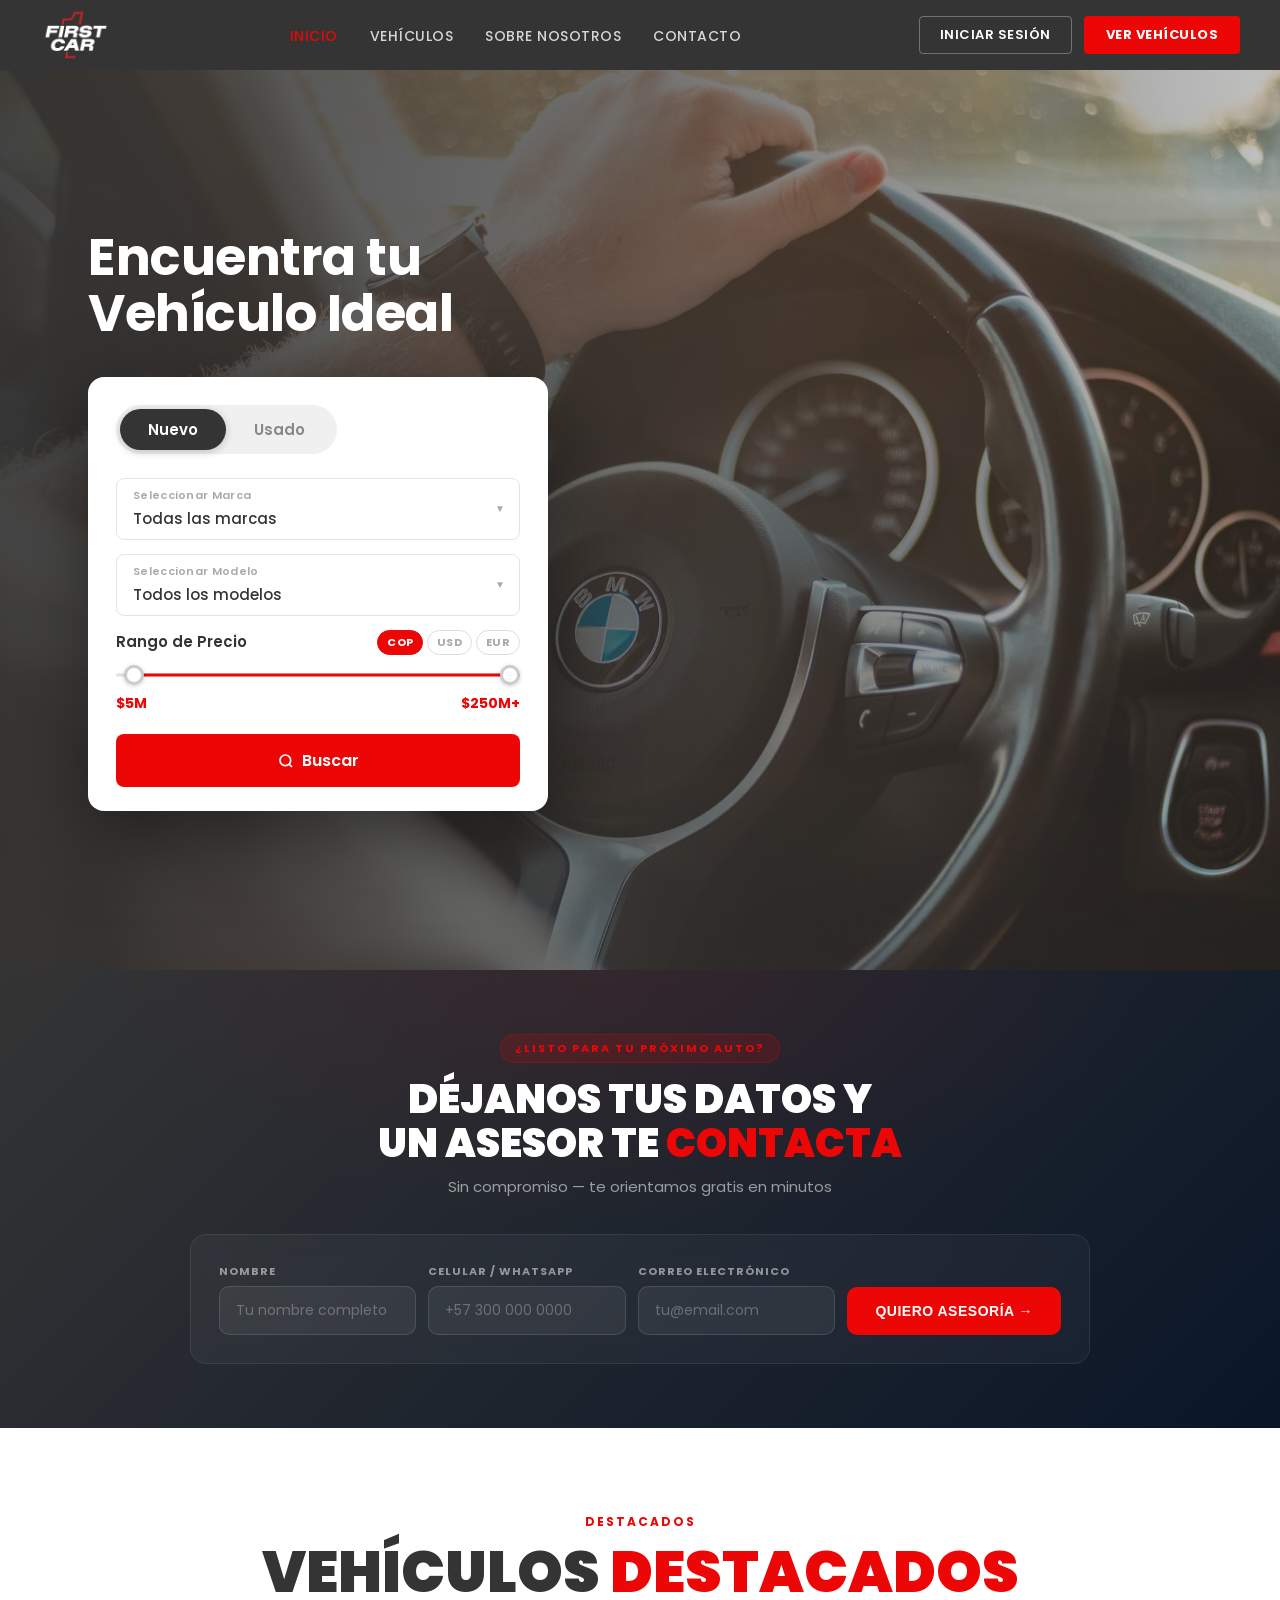
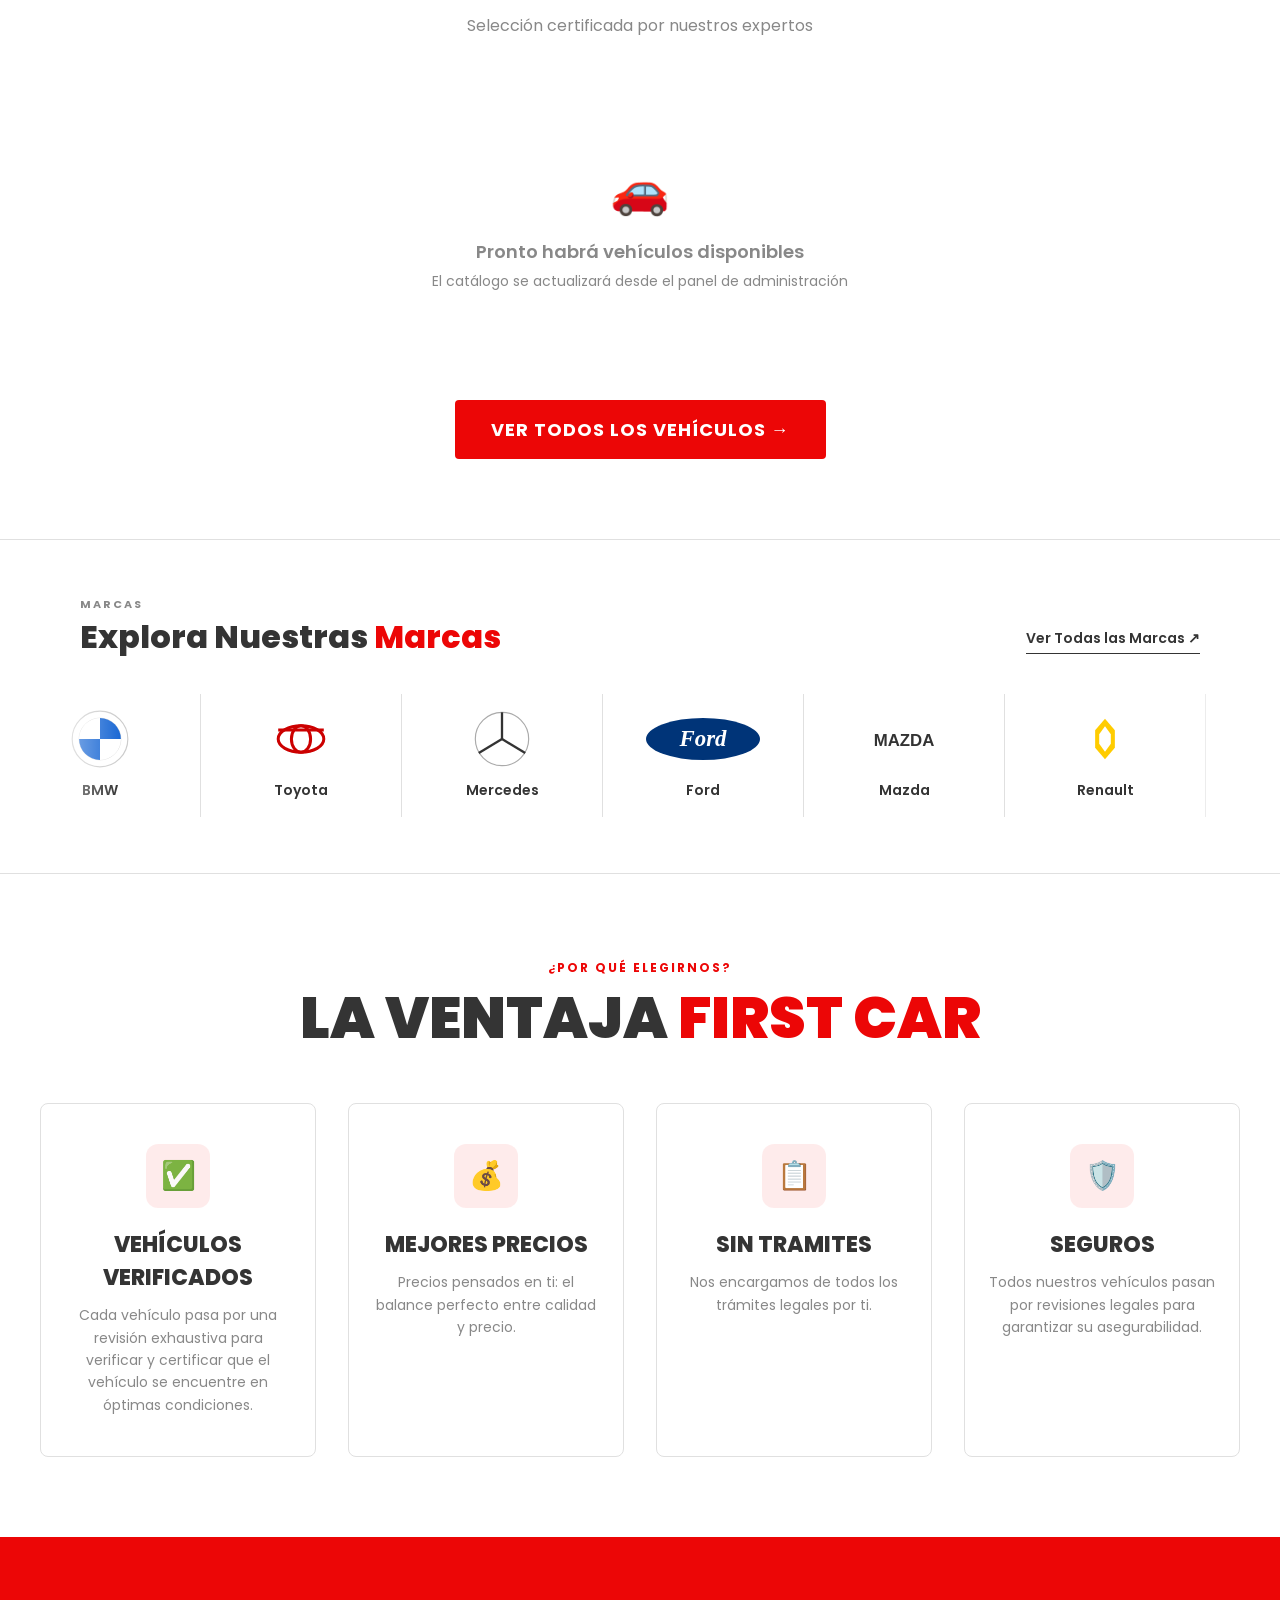
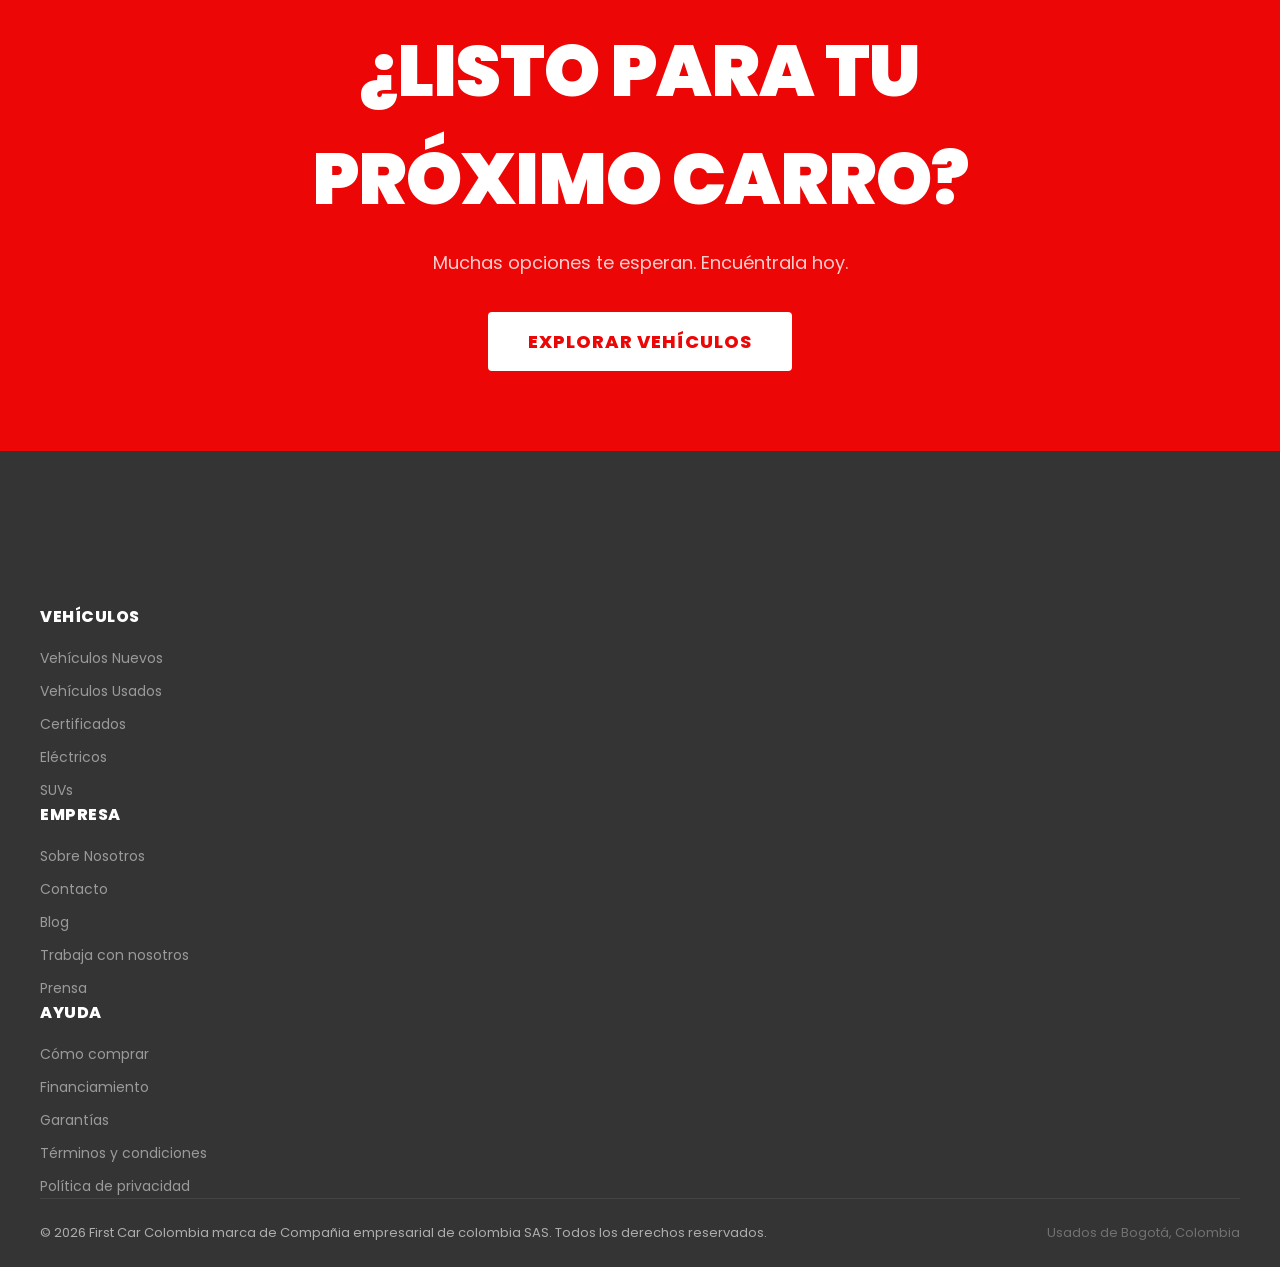
==== index.html @ b86a8133 "Update index.html" ====
<!DOCTYPE html>
<html lang="es">
<head>
<meta charset="UTF-8">
<meta name="viewport" content="width=device-width, initial-scale=1.0">
<title>First Car – Encuentra tu vehículo ideal</title>
<link rel="preconnect" href="https://fonts.googleapis.com">
<link href="https://fonts.googleapis.com/css2?family=Poppins:wght@300;400;500;600;700;800;900&display=swap" rel="stylesheet">
<style>
  :root {
    --red: #EC0606;
    --dark: #343434;
    --white: #FFFFFF;
    --gray: #f5f5f5;
    --mid-gray: #888;
    --border: #e0e0e0;
  }

  * { margin: 0; padding: 0; box-sizing: border-box; }

  body {
    font-family: 'Poppins', sans-serif;
    color: var(--dark);
    background: var(--white);
    overflow-x: hidden;
  }

  /* ── NAVBAR ── */
  nav {
    position: fixed; top: 0; left: 0; right: 0;
    background: var(--dark);
    display: flex; align-items: center; justify-content: space-between;
    padding: 0 40px; height: 70px;
    z-index: 1000;
    transition: background .3s;
  }
  nav.scrolled { background: rgba(52,52,52,.97); backdrop-filter: blur(8px); }

  .nav-logo {
    font-family: 'Poppins', sans-serif;
    font-weight: 900; font-size: 26px;
    color: var(--white); letter-spacing: -1px;
    display: flex; align-items: center; gap: 6px; text-decoration: none;
  }
  .nav-logo span { color: var(--red); }



  .nav-links {
    display: flex; align-items: center; gap: 32px;
    list-style: none;
  }
  .nav-links a {
    color: rgba(255,255,255,.8);
    text-decoration: none;
    font-size: 14px; font-weight: 500;
    letter-spacing: .5px; text-transform: uppercase;
    transition: color .2s;
  }
  .nav-links a:hover, .nav-links a.active { color: var(--red); }

  .nav-actions { display: flex; align-items: center; gap: 12px; }

  .btn-login {
    background: transparent;
    border: 1.5px solid rgba(255,255,255,.3);
    color: var(--white);
    padding: 8px 20px; border-radius: 4px;
    font-size: 13px; font-weight: 600; cursor: pointer;
    font-family: 'Poppins', sans-serif; letter-spacing: .5px;
    transition: all .2s; text-transform: uppercase;
  }
  .btn-login:hover { border-color: var(--red); color: var(--red); }

  .btn-cta {
    background: var(--red);
    border: none; color: var(--white);
    padding: 9px 22px; border-radius: 4px;
    font-size: 13px; font-weight: 700; cursor: pointer;
    font-family: 'Poppins', sans-serif; letter-spacing: .5px;
    transition: all .2s; text-transform: uppercase;
  }
  .btn-cta:hover { background: #c00505; transform: translateY(-1px); }

  /* ── PAGES ── */
  .page { display: none; padding-top: 70px; }
  .page.active { display: block; }

  /* ── HERO ── */
  .hero {
    background: #050d1a;
    min-height: 100vh;
    display: flex; align-items: center;
    position: relative; overflow: hidden;
    padding: 0;
  }

  /* Deep radial glow background */
  .hero::before {
    content: '';
    position: absolute; inset: 0;
    background-image: url("[data-uri]");
    background-size: cover;
    background-position: center center;
    opacity: 1;
    z-index: 0;
  }
  .hero::after {
    content: '';
    position: absolute; inset: 0;
    background: linear-gradient(to right, rgba(52,52,52,0.92) 0%, rgba(52,52,52,0.70) 50%, rgba(52,52,52,0.30) 100%);
    z-index: 0;
  }

  /* Subtle dot grid */
  .hero-grid {
    position: absolute; inset: 0;
    background-image: radial-gradient(rgba(255,255,255,.07) 1px, transparent 1px);
    background-size: 40px 40px;
    opacity: .4;
  }

  

  .hero-content {
    position: relative; z-index: 2;
    width: 100%; max-width: 1200px;
    margin: 0 auto;
    padding: 0 48px;
    display: flex; align-items: center; justify-content: space-between;
    min-height: 100vh;
  }

  /* Left text + search panel */
  .hero-left {
    flex: 0 0 520px; max-width: 520px;
  }

  .hero h1 {
    font-family: 'Poppins', sans-serif;
    font-weight: 700; font-size: clamp(32px, 4vw, 52px);
    line-height: 1.1; color: var(--white);
    margin-bottom: 36px;
    letter-spacing: -.5px;
  }

  /* White search card — exactly like Boxcars */
  .search-card {
    background: var(--white);
    border-radius: 16px;
    padding: 28px 28px 24px;
    box-shadow: 0 24px 80px rgba(0,0,0,.5);
    width: 100%; max-width: 460px;
  }

  /* Pill tabs New / Used */
  .search-tabs {
    display: flex;
    background: #f0f0f0;
    border-radius: 50px;
    padding: 4px;
    margin-bottom: 24px;
    width: fit-content;
  }
  .search-tab {
    padding: 9px 28px; border-radius: 50px; border: none;
    font-family: 'Poppins', sans-serif; font-size: 15px; font-weight: 600;
    cursor: pointer; transition: all .25s; color: #888;
    background: transparent;
  }
  .search-tab.active {
    background: var(--dark); color: var(--white);
    box-shadow: 0 2px 8px rgba(0,0,0,.2);
  }

  /* Floating-label selects */
  .sf-group {
    position: relative;
    border: 1.5px solid #e4e4e4;
    border-radius: 8px;
    margin-bottom: 14px;
    padding: 8px 16px 8px;
    cursor: pointer;
    transition: border-color .2s;
  }
  .sf-group:focus-within { border-color: var(--red); }
  .sf-label {
    display: block; font-size: 11px; font-weight: 600;
    color: #aaa; letter-spacing: .3px; margin-bottom: 2px;
  }
  .sf-select {
    width: 100%; border: none; outline: none;
    font-family: 'Poppins', sans-serif; font-size: 15px;
    font-weight: 500; color: var(--dark); background: transparent;
    appearance: none; cursor: pointer;
    padding-right: 20px;
  }
  .sf-arrow {
    position: absolute; right: 14px; top: 50%;
    transform: translateY(-50%);
    font-size: 10px; color: #aaa; pointer-events: none;
  }

  /* Price section */
  .price-label-row {
    display: flex; justify-content: space-between;
    margin-bottom: 10px;
  }
  .price-label-row span {
    font-size: 15px; font-weight: 600; color: var(--dark);
  }
  .price-values {
    display: flex; justify-content: space-between;
    margin-top: 8px;
  }
  .price-val {
    font-size: 14px; font-weight: 700; color: var(--red);
  }

  /* Range slider */
  .price-slider-wrap { position: relative; height: 20px; margin: 4px 0; }
  .price-track {
    position: absolute; top: 50%; transform: translateY(-50%);
    left: 0; right: 0; height: 3px; background: #e0e0e0; border-radius: 2px;
  }
  .price-fill {
    position: absolute; top: 50%; transform: translateY(-50%);
    height: 3px; background: var(--red); border-radius: 2px;
    left: 0%; right: 0%;
  }
  input[type="range"].price-range {
    position: absolute; top: 50%; transform: translateY(-50%);
    width: 100%; appearance: none; background: transparent;
    pointer-events: none; height: 20px;
  }
  input[type="range"].price-range::-webkit-slider-thumb {
    appearance: none; width: 20px; height: 20px;
    border-radius: 50%; background: var(--white);
    border: 3px solid #ccc; cursor: pointer;
    pointer-events: all; box-shadow: 0 1px 4px rgba(0,0,0,.2);
    transition: border-color .2s;
  }
  input[type="range"].price-range::-webkit-slider-thumb:hover { border-color: var(--red); }

  /* Search button */
  .btn-search {
    width: 100%; background: var(--red); color: var(--white); border: none;
    padding: 14px; border-radius: 8px; cursor: pointer;
    font-family: 'Poppins', sans-serif;
    font-size: 16px; font-weight: 600;
    display: flex; align-items: center; justify-content: center; gap: 8px;
    margin-top: 20px; transition: all .25s;
  }
  .btn-search:hover { background: #c00505; transform: translateY(-1px); box-shadow: 0 6px 20px rgba(236,6,6,.35); }


  /* Currency selector */
  .currency-selector {
    display: flex;
    gap: 4px;
    align-items: center;
  }
  .currency-btn {
    padding: 3px 9px;
    border-radius: 20px;
    border: 1.5px solid #ddd;
    background: transparent;
    font-family: 'Poppins', sans-serif;
    font-size: 11px;
    font-weight: 700;
    color: #aaa;
    cursor: pointer;
    transition: all .2s;
    letter-spacing: .3px;
  }
  .currency-btn:hover { border-color: var(--red); color: var(--red); }
  .currency-btn.active { background: var(--red); border-color: var(--red); color: white; }

  /* hero right spacer for car */
  .hero-right { flex: 1; }

  .btn-primary {
    background: var(--red); color: var(--white);
    padding: 16px 36px; border-radius: 4px;
    font-family: 'Poppins', sans-serif;
    font-size: 18px; font-weight: 700; letter-spacing: 1px;
    text-transform: uppercase; cursor: pointer; border: none;
    transition: all .3s;
  }
  .btn-primary:hover { background: #c00505; transform: translateY(-2px); box-shadow: 0 8px 24px rgba(236,6,6,.4); }

  .btn-outline {
    background: transparent; color: var(--white);
    padding: 16px 36px; border-radius: 4px;
    border: 2px solid rgba(255,255,255,.2);
    font-family: 'Poppins', sans-serif;
    font-size: 18px; font-weight: 700; letter-spacing: 1px;
    text-transform: uppercase; cursor: pointer;
    transition: all .3s;
  }
  .btn-outline:hover { border-color: var(--white); }

  /* ── SECTION COMMON ── */
  section { padding: 80px 40px; }
  .section-header { text-align: center; margin-bottom: 56px; }
  .section-label {
    display: inline-block;
    font-size: 12px; font-weight: 700; letter-spacing: 2px; text-transform: uppercase;
    color: var(--red); margin-bottom: 12px;
  }
  .section-title {
    font-family: 'Poppins', sans-serif;
    font-weight: 900; font-size: clamp(36px, 5vw, 58px);
    line-height: 1; text-transform: uppercase; color: var(--dark);
  }
  .section-title em { color: var(--red); font-style: normal; }
  .section-desc { color: var(--mid-gray); font-size: 16px; margin-top: 12px; max-width: 500px; margin-left: auto; margin-right: auto; }

  /* ── VEHICLE TYPES ── */
  .types-section { background: var(--gray); }
  .types-grid {
    display: grid; grid-template-columns: repeat(auto-fit, minmax(140px, 1fr));
    gap: 16px; max-width: 1200px; margin: 0 auto;
  }
  .type-card {
    background: var(--white); border-radius: 8px;
    padding: 28px 16px; text-align: center;
    cursor: pointer; transition: all .3s;
    border: 2px solid transparent;
  }
  .type-card:hover { border-color: var(--red); transform: translateY(-4px); box-shadow: 0 12px 32px rgba(236,6,6,.12); }
  .type-icon { font-size: 36px; margin-bottom: 10px; }
  .type-name { font-family: 'Poppins', sans-serif; font-weight: 700; font-size: 16px; text-transform: uppercase; letter-spacing: .5px; }
  .type-count { font-size: 12px; color: var(--mid-gray); margin-top: 4px; }

  /* ── FEATURED CARS ── */
  .cars-grid {
    display: grid; grid-template-columns: repeat(auto-fill, minmax(300px, 1fr));
    gap: 24px; max-width: 1200px; margin: 0 auto;
  }
  .car-card {
    background: var(--white); border-radius: 8px;
    overflow: hidden; transition: all .3s;
    border: 1.5px solid var(--border);
  }
  .car-card:hover { transform: translateY(-6px); box-shadow: 0 20px 48px rgba(0,0,0,.1); border-color: var(--red); }

  .car-img {
    width: 100%; height: 200px; object-fit: cover;
    background: linear-gradient(135deg, #1a1a1a 0%, #2d2d2d 100%);
    display: flex; align-items: center; justify-content: center;
    font-size: 64px; position: relative;
  }
  .car-badge {
    position: absolute; top: 12px; left: 12px;
    background: var(--red); color: var(--white);
    font-size: 11px; font-weight: 700; padding: 4px 10px;
    border-radius: 3px; text-transform: uppercase; letter-spacing: .5px;
  }
  .car-badge.used { background: var(--dark); }
  .car-fav {
    position: absolute; top: 12px; right: 12px;
    width: 32px; height: 32px; background: rgba(255,255,255,.9);
    border-radius: 50%; display: flex; align-items: center; justify-content: center;
    font-size: 14px; cursor: pointer;
  }

  .car-info { padding: 20px; }
  .car-brand { font-size: 11px; font-weight: 700; text-transform: uppercase; letter-spacing: 1px; color: var(--red); margin-bottom: 4px; }
  .car-name { font-family: 'Poppins', sans-serif; font-weight: 800; font-size: 22px; margin-bottom: 12px; color: var(--dark); }
  .car-specs {
    display: flex; gap: 16px; margin-bottom: 16px;
    padding-bottom: 16px; border-bottom: 1px solid var(--border);
  }
  .car-spec { font-size: 12px; color: var(--mid-gray); display: flex; align-items: center; gap: 4px; }
  .car-footer { display: flex; align-items: center; justify-content: space-between; }
  .car-price { font-family: 'Poppins', sans-serif; font-size: 26px; font-weight: 900; color: var(--dark); }
  .car-price span { font-size: 14px; font-weight: 400; color: var(--mid-gray); }
  .btn-card {
    background: var(--red); color: var(--white); border: none;
    padding: 8px 18px; border-radius: 4px; cursor: pointer;
    font-family: 'Poppins', sans-serif; font-size: 13px; font-weight: 600;
    transition: all .2s;
  }
  .btn-card:hover { background: #c00505; }

  /* view all */
  .view-all-wrap { text-align: center; margin-top: 48px; }

  /* ── BRANDS ── */
  /* ── BRANDS CAROUSEL ── */
  .brands-section-new {
    background: var(--white);
    padding: 56px 0;
    border-top: 1px solid var(--border);
    border-bottom: 1px solid var(--border);
    overflow: hidden;
  }
  .brands-header-row {
    display: flex;
    align-items: flex-end;
    justify-content: space-between;
    margin-bottom: 40px;
    padding: 0 40px;
    max-width: 1200px;
    margin-left: auto;
    margin-right: auto;
  }
  .brands-eyebrow {
    font-size: 11px;
    font-weight: 700;
    letter-spacing: 2px;
    text-transform: uppercase;
    color: var(--mid-gray);
    margin-bottom: 6px;
  }
  .brands-title-new {
    font-family: 'Poppins', sans-serif;
    font-weight: 800;
    font-size: 32px;
    color: var(--dark);
    line-height: 1.1;
    margin: 0;
  }
  .brands-title-new span { color: var(--red); }
  .brands-show-all {
    font-size: 14px;
    font-weight: 600;
    color: var(--dark);
    text-decoration: none;
    white-space: nowrap;
    padding-bottom: 4px;
    border-bottom: 1.5px solid var(--dark);
    transition: color .2s, border-color .2s;
  }
  .brands-show-all:hover { color: var(--red); border-color: var(--red); }

  /* Carousel wrapper */
  .brands-carousel-outer {
    position: relative;
    overflow: hidden;
    width: 100%;
  }
  /* Fade edges */
  .brands-carousel-outer::before,
  .brands-carousel-outer::after {
    content: '';
    position: absolute;
    top: 0; bottom: 0;
    width: 120px;
    z-index: 2;
    pointer-events: none;
  }
  .brands-carousel-outer::before {
    left: 0;
    background: linear-gradient(to right, white 0%, transparent 100%);
  }
  .brands-carousel-outer::after {
    right: 0;
    background: linear-gradient(to left, white 0%, transparent 100%);
  }

  /* The moving track */
  .brands-track {
    display: flex;
    width: max-content;
    animation: brandScroll 28s linear infinite;
  }
  .brands-track:hover { animation-play-state: paused; }

  @keyframes brandScroll {
    0%   { transform: translateX(0); }
    100% { transform: translateX(-50%); }
  }

  /* Each card */
  .brand-card-new {
    display: flex;
    flex-direction: column;
    align-items: center;
    justify-content: center;
    padding: 16px 40px;
    cursor: pointer;
    flex-shrink: 0;
    border-right: 1px solid var(--border);
    transition: background .2s;
    background: var(--white);
    min-width: 160px;
  }
  .brand-card-new:hover { background: #fafafa; }

  .brand-logo-new {
    width: 120px;
    height: 58px;
    display: flex;
    align-items: center;
    justify-content: center;
    margin-bottom: 12px;
  }
  .brand-logo-new img {
    width: 100%;
    height: 100%;
    object-fit: contain;
    filter: grayscale(100%);
    opacity: 0.75;
    transition: filter .3s, opacity .3s;
  }
  .brand-card-new:hover .brand-logo-new img {
    filter: grayscale(0%);
    opacity: 1;
  }
  .brand-logo-new svg {
    width: 100%;
    height: 100%;
  }
  .brand-logo-fallback svg {
    width: 100%;
    height: 100%;
  }
  .brand-name-new {
    font-family: 'Poppins', sans-serif;
    font-weight: 600;
    font-size: 14px;
    color: var(--dark);
    text-align: center;
    white-space: nowrap;
  }

  /* Responsive */
  @media (max-width: 900px) {
    .brands-header-row { padding: 0 20px; flex-direction: column; align-items: flex-start; gap: 12px; margin-bottom: 28px; }
    .brands-title-new { font-size: 26px; }
    .brand-card-new { padding: 16px 28px; min-width: 130px; }
    .brand-logo-new { width: 90px; height: 48px; }
    .brands-carousel-outer::before, .brands-carousel-outer::after { width: 60px; }
  }
  @media (max-width: 600px) {
    .brands-header-row { padding: 0 16px; }
    .brands-title-new { font-size: 22px; }
    .brand-card-new { padding: 14px 20px; min-width: 110px; }
    .brand-logo-new { width: 76px; height: 40px; }
    .brand-name-new { font-size: 12px; }
    .brands-track { animation-duration: 20s; }
    .brands-section-new { padding: 40px 0; }
  }

  /* Brands legacy (vars) */  /* Brands legacy (vars) */
  .brands-section { background: var(--dark); }
  .brands-section .section-title { color: var(--white); }
  .brands-grid { display: none; }
  .brand-card { display: none; }
  .brand-logo { display: none; }
  .brand-name { display: none; }
  .brand-count { display: none; }

  /* ── WHY US ── */
  .why-grid {
    display: grid; grid-template-columns: repeat(auto-fit, minmax(220px, 1fr));
    gap: 32px; max-width: 1200px; margin: 0 auto;
  }
  .why-card {
    text-align: center; padding: 40px 24px;
    border-radius: 8px; border: 1.5px solid var(--border);
    transition: all .3s;
  }
  .why-card:hover { border-color: var(--red); box-shadow: 0 12px 40px rgba(236,6,6,.08); }
  .why-icon {
    width: 64px; height: 64px; background: rgba(236,6,6,.08); border-radius: 12px;
    display: flex; align-items: center; justify-content: center;
    font-size: 28px; margin: 0 auto 20px;
  }
  .why-title { font-family: 'Poppins', sans-serif; font-weight: 800; font-size: 22px; margin-bottom: 10px; text-transform: uppercase; }
  .why-desc { font-size: 14px; color: var(--mid-gray); line-height: 1.6; }

  /* ── CTA BANNER ── */
  .cta-section {
    background: var(--red); padding: 80px 40px; text-align: center;
  }
  .cta-section h2 {
    font-family: 'Poppins', sans-serif;
    font-weight: 900; font-size: clamp(40px, 6vw, 72px);
    color: var(--white); text-transform: uppercase; letter-spacing: -1px;
    margin-bottom: 16px;
  }
  .cta-section p { color: rgba(255,255,255,.8); font-size: 18px; margin-bottom: 36px; }
  .btn-white {
    background: var(--white); color: var(--red); border: none;
    padding: 16px 40px; border-radius: 4px;
    font-family: 'Poppins', sans-serif;
    font-size: 18px; font-weight: 800; letter-spacing: 1px; text-transform: uppercase;
    cursor: pointer; transition: all .3s;
  }
  .btn-white:hover { transform: translateY(-2px); box-shadow: 0 8px 24px rgba(0,0,0,.2); }

  /* ── LISTING PAGE ── */
  .listing-layout { display: grid; grid-template-columns: 280px 1fr; gap: 32px; max-width: 1200px; margin: 0 auto; }
  .filter-panel {
    background: var(--white); border: 1.5px solid var(--border); border-radius: 8px;
    padding: 28px; height: fit-content; position: sticky; top: 90px;
  }
  .filter-title {
    font-family: 'Poppins', sans-serif; font-weight: 800; font-size: 20px;
    text-transform: uppercase; margin-bottom: 24px; color: var(--dark);
    display: flex; align-items: center; gap: 8px;
  }
  .filter-title::before { content: ''; width: 4px; height: 20px; background: var(--red); border-radius: 2px; }
  .filter-group { margin-bottom: 24px; }
  .filter-group label { font-size: 12px; font-weight: 700; text-transform: uppercase; letter-spacing: .5px; color: var(--mid-gray); display: block; margin-bottom: 10px; }
  .filter-group select, .filter-group input[type="text"] {
    width: 100%; padding: 10px 14px; border: 1.5px solid var(--border);
    border-radius: 4px; font-family: 'Poppins', sans-serif; font-size: 14px; outline: none;
  }
  .filter-group select:focus, .filter-group input[type="text"]:focus { border-color: var(--red); }
  .filter-checks { display: flex; flex-direction: column; gap: 8px; }
  .filter-check { display: flex; align-items: center; gap: 8px; cursor: pointer; font-size: 14px; }
  .filter-check input { accent-color: var(--red); width: 15px; height: 15px; }
  .btn-filter { width: 100%; background: var(--red); color: var(--white); border: none; padding: 12px; border-radius: 4px; font-family: 'Poppins', sans-serif; font-size: 17px; font-weight: 700; text-transform: uppercase; cursor: pointer; margin-top: 8px; transition: all .2s; }
  .btn-filter:hover { background: #c00505; }

  .listing-header { display: flex; align-items: center; justify-content: space-between; margin-bottom: 24px; }
  .active-filters {
    display: flex; flex-wrap: wrap; gap: 8px;
    margin-bottom: 16px;
  }
  .filter-chip {
    display: inline-flex; align-items: center; gap: 6px;
    background: #fff0f0; border: 1.5px solid rgba(236,6,6,.2);
    color: var(--dark); border-radius: 20px;
    padding: 5px 12px; font-size: 13px;
  }
  .filter-chip strong { color: var(--red); font-weight: 700; }
  .chip-close {
    background: none; border: none; cursor: pointer;
    font-size: 16px; color: #aaa; padding: 0;
    line-height: 1; transition: color .2s;
  }
  .chip-close:hover { color: var(--red); }
  .listing-count { font-size: 15px; color: var(--mid-gray); }
  .listing-count strong { color: var(--dark); font-weight: 700; }
  .sort-select { padding: 8px 14px; border: 1.5px solid var(--border); border-radius: 4px; font-family: 'Poppins', sans-serif; font-size: 14px; outline: none; }
  .sort-select:focus { border-color: var(--red); }

  /* ── ABOUT PAGE ── */
  .about-hero {
    background: var(--dark); padding: 100px 40px 80px;
    text-align: center;
  }
  .about-hero h1 { font-family: 'Poppins', sans-serif; font-weight: 900; font-size: 72px; color: var(--white); text-transform: uppercase; }
  .about-hero h1 em { color: var(--red); font-style: normal; }
  .about-hero p { color: rgba(255,255,255,.6); font-size: 18px; max-width: 600px; margin: 16px auto 0; }
  
  .about-mission { padding: 80px 40px; max-width: 1200px; margin: 0 auto; }
  .about-grid { display: grid; grid-template-columns: 1fr 1fr; gap: 80px; align-items: center; }
  .about-visual {
    background: var(--dark); border-radius: 12px;
    aspect-ratio: 4/3; display: flex; align-items: center; justify-content: center;
    font-size: 80px; position: relative; overflow: hidden;
  }
  .about-visual::after {
    content: '';
    position: absolute; bottom: 0; left: 0; right: 0;
    height: 4px; background: var(--red);
  }
  .about-label { display: inline-block; font-size: 12px; font-weight: 700; letter-spacing: 2px; text-transform: uppercase; color: var(--red); margin-bottom: 12px; }
  .about-title { font-family: 'Poppins', sans-serif; font-weight: 900; font-size: 48px; text-transform: uppercase; color: var(--dark); line-height: 1; margin-bottom: 20px; }
  .about-text { color: var(--mid-gray); font-size: 16px; line-height: 1.7; margin-bottom: 16px; }
  
  .values-grid { display: grid; grid-template-columns: repeat(auto-fit, minmax(200px, 1fr)); gap: 24px; margin-top: 48px; }
  .value-item { padding: 24px; background: var(--gray); border-radius: 8px; border-left: 4px solid var(--red); }
  .value-icon { font-size: 24px; margin-bottom: 10px; }
  .value-title { font-family: 'Poppins', sans-serif; font-weight: 800; font-size: 18px; text-transform: uppercase; margin-bottom: 6px; }
  .value-desc { font-size: 13px; color: var(--mid-gray); line-height: 1.5; }

  .team-section { background: var(--gray); padding: 80px 40px; }
  .team-grid { display: grid; grid-template-columns: repeat(auto-fill, minmax(220px, 1fr)); gap: 24px; max-width: 1200px; margin: 0 auto; }
  .team-card { background: var(--white); border-radius: 8px; overflow: hidden; text-align: center; border: 1.5px solid var(--border); transition: all .3s; }
  .team-card:hover { transform: translateY(-4px); box-shadow: 0 12px 32px rgba(0,0,0,.08); border-color: var(--red); }
  .team-avatar { width: 100%; height: 180px; background: var(--dark); display: flex; align-items: center; justify-content: center; font-size: 56px; }
  .team-info { padding: 20px; }
  .team-name { font-family: 'Poppins', sans-serif; font-weight: 800; font-size: 20px; text-transform: uppercase; margin-bottom: 4px; }
  .team-role { font-size: 13px; color: var(--red); font-weight: 600; text-transform: uppercase; letter-spacing: .5px; }

  /* ── CONTACT PAGE ── */
  .contact-hero { background: var(--dark); padding: 100px 40px 80px; text-align: center; }
  .contact-hero h1 { font-family: 'Poppins', sans-serif; font-weight: 900; font-size: 72px; color: var(--white); text-transform: uppercase; }
  .contact-hero h1 em { color: var(--red); font-style: normal; }
  .contact-hero p { color: rgba(255,255,255,.6); font-size: 18px; max-width: 600px; margin: 16px auto 0; }

  .contact-main { padding: 80px 40px; max-width: 1100px; margin: 0 auto; display: grid; grid-template-columns: 1fr 1.5fr; gap: 60px; }
  
  .contact-info-item { display: flex; gap: 16px; margin-bottom: 28px; align-items: flex-start; }
  .contact-icon { width: 48px; height: 48px; background: rgba(236,6,6,.1); border-radius: 8px; display: flex; align-items: center; justify-content: center; font-size: 20px; flex-shrink: 0; }
  .contact-info-title { font-family: 'Poppins', sans-serif; font-weight: 800; font-size: 18px; text-transform: uppercase; margin-bottom: 4px; }
  .contact-info-val { font-size: 14px; color: var(--mid-gray); line-height: 1.5; }
  
  .contact-form-wrap { background: var(--white); border: 1.5px solid var(--border); border-radius: 12px; padding: 40px; }
  .form-title { font-family: 'Poppins', sans-serif; font-weight: 800; font-size: 28px; text-transform: uppercase; margin-bottom: 24px; color: var(--dark); }
  .form-row { display: grid; grid-template-columns: 1fr 1fr; gap: 16px; }
  .form-group { margin-bottom: 16px; }
  .form-group label { display: block; font-size: 12px; font-weight: 700; text-transform: uppercase; letter-spacing: .5px; color: var(--mid-gray); margin-bottom: 6px; }
  .form-group input, .form-group textarea, .form-group select {
    width: 100%; padding: 12px 16px; border: 1.5px solid var(--border); border-radius: 4px;
    font-family: 'Poppins', sans-serif; font-size: 15px; outline: none; transition: border-color .2s;
    resize: none;
  }
  .form-group input:focus, .form-group textarea:focus, .form-group select:focus { border-color: var(--red); }
  .btn-submit { width: 100%; background: var(--red); color: var(--white); border: none; padding: 14px; border-radius: 4px; font-family: 'Poppins', sans-serif; font-size: 18px; font-weight: 800; text-transform: uppercase; cursor: pointer; transition: all .2s; margin-top: 8px; }
  .btn-submit:hover { background: #c00505; }

  /* ── LOGIN MODAL ── */
  .modal-overlay {
    position: fixed; inset: 0; background: rgba(0,0,0,.7);
    z-index: 2000; display: none; align-items: center; justify-content: center;
    backdrop-filter: blur(4px);
  }
  .modal-overlay.active { display: flex; }
  .modal {
    background: var(--white); border-radius: 12px;
    width: 100%; max-width: 420px; padding: 48px 40px;
    position: relative; animation: modalIn .3s ease;
  }
  @keyframes modalIn {
    from { transform: translateY(30px); opacity: 0; }
    to { transform: translateY(0); opacity: 1; }
  }
  .modal-close {
    position: absolute; top: 16px; right: 16px;
    background: var(--gray); border: none; width: 32px; height: 32px;
    border-radius: 50%; cursor: pointer; font-size: 16px; display: flex; align-items: center; justify-content: center;
  }
  .modal-logo { text-align: center; margin-bottom: 32px; }
  .modal-brand {
    font-family: 'Poppins', sans-serif; font-weight: 900; font-size: 32px;
    text-transform: uppercase; letter-spacing: -1px; color: var(--dark);
  }
  .modal-brand em { color: var(--red); font-style: normal; }
  .modal-sub { font-size: 13px; color: var(--mid-gray); margin-top: 4px; }
  .modal-tabs { display: flex; border-bottom: 2px solid var(--border); margin-bottom: 28px; }
  .modal-tab { flex: 1; text-align: center; padding: 10px; border: none; background: none; font-family: 'Poppins', sans-serif; font-size: 15px; font-weight: 600; cursor: pointer; color: var(--mid-gray); border-bottom: 2px solid transparent; margin-bottom: -2px; transition: all .2s; }
  .modal-tab.active { color: var(--red); border-bottom-color: var(--red); }
  .modal-form { display: none; }
  .modal-form.active { display: block; }
  .modal-field { margin-bottom: 16px; }
  .modal-field label { display: block; font-size: 12px; font-weight: 700; text-transform: uppercase; letter-spacing: .5px; color: var(--mid-gray); margin-bottom: 6px; }
  .modal-field input { width: 100%; padding: 12px 16px; border: 1.5px solid var(--border); border-radius: 4px; font-family: 'Poppins', sans-serif; font-size: 15px; outline: none; }
  .modal-field input:focus { border-color: var(--red); }
  .btn-modal { width: 100%; background: var(--red); color: var(--white); border: none; padding: 13px; border-radius: 4px; font-family: 'Poppins', sans-serif; font-size: 18px; font-weight: 800; text-transform: uppercase; cursor: pointer; margin-top: 8px; transition: all .2s; }
  .btn-modal:hover { background: #c00505; }
  .modal-divider { text-align: center; font-size: 12px; color: var(--mid-gray); margin: 16px 0; }
  .modal-google { width: 100%; background: var(--white); border: 1.5px solid var(--border); color: var(--dark); padding: 11px; border-radius: 4px; font-family: 'Poppins', sans-serif; font-size: 15px; font-weight: 600; cursor: pointer; display: flex; align-items: center; justify-content: center; gap: 8px; transition: all .2s; }
  .modal-google:hover { background: var(--gray); }
  .modal-forgot { text-align: right; font-size: 12px; margin-bottom: 4px; }
  .modal-forgot a { color: var(--red); text-decoration: none; font-weight: 600; }

  /* ── FOOTER ── */
  footer {
    background: var(--dark); color: rgba(255,255,255,.6);
    padding: 60px 40px 24px;
  }
  .footer-grid { display: grid; grid-template-columns: 2fr 1fr 1fr 1fr; gap: 40px; max-width: 1200px; margin: 0 auto 48px; }
  .footer-brand { font-family: 'Poppins', sans-serif; font-weight: 900; font-size: 28px; color: var(--white); text-transform: uppercase; margin-bottom: 12px; }
  .footer-brand em { color: var(--red); font-style: normal; }
  .footer-desc { font-size: 14px; line-height: 1.7; max-width: 260px; }
  .footer-social { display: flex; gap: 10px; margin-top: 20px; }
  .social-btn { width: 36px; height: 36px; background: rgba(255,255,255,.08); border-radius: 6px; display: flex; align-items: center; justify-content: center; font-size: 14px; cursor: pointer; transition: all .2s; }
  .social-btn:hover { background: var(--red); }
  .footer-col h4 { font-family: 'Poppins', sans-serif; font-weight: 800; font-size: 16px; color: var(--white); text-transform: uppercase; letter-spacing: .5px; margin-bottom: 16px; }
  .footer-col ul { list-style: none; display: flex; flex-direction: column; gap: 8px; }
  .footer-col ul a { color: rgba(255,255,255,.5); text-decoration: none; font-size: 14px; transition: color .2s; }
  .footer-col ul a:hover { color: var(--red); }
  .footer-bottom { max-width: 1200px; margin: 0 auto; padding-top: 24px; border-top: 1px solid rgba(255,255,255,.08); display: flex; align-items: center; justify-content: space-between; font-size: 13px; }

  /* ── PAGE HERO (Listing, etc.) ── */
  .page-hero { background: var(--dark); padding: 80px 40px 60px; }
  .page-hero-inner { max-width: 1200px; margin: 0 auto; }
  .page-hero h1 { font-family: 'Poppins', sans-serif; font-weight: 900; font-size: 56px; color: var(--white); text-transform: uppercase; margin-bottom: 8px; }
  .page-hero h1 em { color: var(--red); font-style: normal; }
  .breadcrumb { font-size: 13px; color: rgba(255,255,255,.4); }
  .breadcrumb span { color: var(--red); }

  /* ══ RESPONSIVE — UNIVERSAL ══ */

  /* ── Large Desktop (1400px+) ── */
  @media (min-width: 1400px) {
    .hero-content { max-width: 1320px; }
    .cars-grid { grid-template-columns: repeat(4, 1fr); }
  }

  /* ── Tablet Landscape / Small Desktop (901–1200px) ── */
  @media (max-width: 1200px) {
    nav { padding: 0 24px; }
    section { padding: 60px 24px; }
    .hero { padding: 80px 24px 60px; }
    .cars-grid { grid-template-columns: repeat(2, 1fr); }
    .footer-grid { grid-template-columns: 1fr 1fr; gap: 32px; }
    .brands-grid { grid-template-columns: repeat(4, 1fr); }
    .about-grid { gap: 40px; }
  }

  /* ── Tablet Portrait (601–900px) ── */
  @media (max-width: 900px) {
    /* Navbar */
    nav { padding: 0 20px; height: 64px; }
    .nav-links { display: none; }
    .btn-cta { display: none; }
    .hamburger { display: flex; }

    /* Hero */
    .hero { padding: 80px 20px 48px; min-height: 80vh; }
    .hero h1 { font-size: clamp(38px, 10vw, 72px); }
    .hero p { font-size: 16px; }
    .hero-stats { gap: 24px; flex-wrap: wrap; }
    .stat-num { font-size: 32px; }

    /* Search */
    .search-section { padding: 24px 20px; margin: 0 20px; border-radius: 8px; }
    .search-grid { grid-template-columns: 1fr 1fr; gap: 10px; }
    .btn-search { grid-column: 1 / -1; width: 100%; }

    /* Sections */
    section { padding: 56px 20px; }
    .section-title { font-size: clamp(28px, 6vw, 44px); }

    /* Cars */
    .cars-grid { grid-template-columns: repeat(2, 1fr); gap: 16px; }

    /* Types */
    .types-grid { grid-template-columns: repeat(4, 1fr); gap: 12px; }

    /* Brands */
    .brands-grid { grid-template-columns: repeat(3, 1fr); }

    /* Why */
    .why-grid { grid-template-columns: repeat(2, 1fr); gap: 20px; }

    /* Listing */
    .listing-layout { grid-template-columns: 1fr; gap: 24px; }
    .filter-panel { position: static; }

    /* About */
    .about-grid { grid-template-columns: 1fr; gap: 32px; }
    .about-visual { aspect-ratio: 16/7; }
    .about-title { font-size: 36px; }
    .values-grid { grid-template-columns: repeat(2, 1fr); }

    /* Team */
    .team-grid { grid-template-columns: repeat(2, 1fr); }

    /* Contact */
    .contact-main { grid-template-columns: 1fr; gap: 32px; padding: 48px 20px; }
    .form-row { grid-template-columns: 1fr; }

    /* Stats band */
    .stats-band-grid { grid-template-columns: repeat(2, 1fr) !important; gap: 24px !important; }

    /* Footer */
    .footer-grid { grid-template-columns: 1fr 1fr; gap: 32px; }
    footer { padding: 48px 20px 20px; }

    /* CTA */
    .cta-section { padding: 56px 20px; }
    .cta-section h2 { font-size: clamp(32px, 7vw, 56px); }
  }

  /* ── Mobile (max 600px) ── */
  @media (max-width: 600px) {
    /* Navbar */
    nav { padding: 0 16px; height: 60px; }
    .btn-login { padding: 7px 14px; font-size: 12px; }

    /* Hero */
    .hero { padding: 76px 16px 40px; min-height: 100svh; }
    .hero h1 { font-size: clamp(36px, 11vw, 56px); letter-spacing: -1px; }
    .hero p { font-size: 15px; max-width: 100%; }
    .hero-actions { flex-direction: column; gap: 12px; }
    .hero-actions button { width: 100%; text-align: center; }
    .hero-stats { gap: 16px; padding-top: 28px; margin-top: 40px; }
    .hero-stats { display: grid; grid-template-columns: repeat(2, 1fr); }
    .stat-num { font-size: 28px; }
    .stat-label { font-size: 11px; }
    .hero-badge { font-size: 11px; padding: 5px 12px; }

    /* Search */
    .search-section { padding: 20px 16px; margin: 0 16px; }
    .search-grid { grid-template-columns: 1fr; }
    .search-tabs { overflow-x: auto; }

    /* Sections */
    section { padding: 48px 16px; }
    .section-header { margin-bottom: 32px; }
    .section-title { font-size: clamp(26px, 8vw, 38px); }
    .section-desc { font-size: 14px; }

    /* Cars */
    .cars-grid { grid-template-columns: 1fr; gap: 16px; }

    /* Types */
    .types-grid { grid-template-columns: repeat(2, 1fr); gap: 10px; }
    .type-icon { font-size: 28px; }
    .type-name { font-size: 14px; }

    /* Brands */
    .brands-grid { grid-template-columns: repeat(2, 1fr); gap: 10px; }

    /* Why */
    .why-grid { grid-template-columns: 1fr; gap: 16px; }
    .why-card { padding: 28px 20px; }

    /* About */
    .about-title { font-size: 28px; }
    .about-text { font-size: 15px; }
    .values-grid { grid-template-columns: 1fr; }
    .about-hero h1 { font-size: clamp(36px, 10vw, 56px); }

    /* Team */
    .team-grid { grid-template-columns: 1fr; max-width: 320px; margin: 0 auto; }

    /* Contact */
    .contact-main { padding: 40px 16px; }
    .contact-hero h1 { font-size: clamp(36px, 10vw, 56px); }
    .contact-form-wrap { padding: 24px 16px; }

    /* Stats band */
    .stats-band-grid { grid-template-columns: repeat(2, 1fr) !important; gap: 20px !important; padding: 40px 16px !important; }

    /* Listing */
    .listing-layout { gap: 16px; }
    .listing-header { flex-direction: column; align-items: flex-start; gap: 10px; }
    .page-hero { padding: 80px 16px 40px; }
    .page-hero h1 { font-size: 36px; }

    /* Footer */
    .footer-grid { grid-template-columns: 1fr; gap: 28px; }
    footer { padding: 40px 16px 16px; }
    .footer-bottom { flex-direction: column; gap: 8px; text-align: center; }

    /* Modal */
    .modal { padding: 32px 20px; margin: 16px; max-width: calc(100% - 32px); }

    /* CTA */
    .cta-section { padding: 48px 16px; }
    .cta-section h2 { font-size: clamp(28px, 8vw, 48px); }
    .cta-section p { font-size: 15px; }
    .btn-white { width: 100%; }
  }

  /* ── Small Mobile (max 380px) ── */
  @media (max-width: 380px) {
    .hero h1 { font-size: 32px; }
    .btn-primary, .btn-outline { padding: 13px 20px; font-size: 15px; }
    .search-section { margin: 0 8px; padding: 16px 12px; }
    .types-grid { grid-template-columns: repeat(2, 1fr); }
    .modal { padding: 24px 16px; }
  }

  /* Scroll animations */
  .reveal { opacity: 0; transform: translateY(30px); transition: opacity .6s ease, transform .6s ease; }
  .reveal.in { opacity: 1; transform: translateY(0); }

  /* ── HAMBURGER MENU ── */
  .hamburger {
    display: none; flex-direction: column; justify-content: center;
    gap: 5px; background: none; border: none; cursor: pointer;
    padding: 8px; z-index: 1100;
  }
  .hamburger span {
    display: block; width: 24px; height: 2px;
    background: var(--white); border-radius: 2px;
    transition: all .3s;
  }
  .hamburger.open span:nth-child(1) { transform: translateY(7px) rotate(45deg); }
  .hamburger.open span:nth-child(2) { opacity: 0; }
  .hamburger.open span:nth-child(3) { transform: translateY(-7px) rotate(-45deg); }

  /* Mobile nav drawer */
  .mobile-nav {
    display: none; position: fixed; top: 60px; left: 0; right: 0;
    background: var(--dark); padding: 20px 20px 28px;
    z-index: 999; border-top: 2px solid var(--red);
    box-shadow: 0 12px 40px rgba(0,0,0,.4);
    flex-direction: column; gap: 4px;
  }
  .mobile-nav.open { display: flex; }
  .mobile-nav a {
    color: rgba(255,255,255,.85); text-decoration: none;
    font-size: 16px; font-weight: 600; padding: 12px 0;
    border-bottom: 1px solid rgba(255,255,255,.08);
    text-transform: uppercase; letter-spacing: .5px;
    transition: color .2s;
  }
  .mobile-nav a:hover { color: var(--red); }
  .mobile-nav .mobile-login {
    margin-top: 16px; background: var(--red); color: var(--white);
    border: none; padding: 13px; border-radius: 4px; width: 100%;
    font-family: 'Poppins', sans-serif; font-size: 15px; font-weight: 700;
    text-transform: uppercase; cursor: pointer; letter-spacing: .5px;
  }

  @media (min-width: 901px) {
    .hamburger { display: none !important; }
    .mobile-nav { display: none !important; }
  }


  /* Brand logo inside car card */
  .car-brand-logo {
    display: flex; align-items: center; gap: 6px;
    margin-bottom: 4px;
  }
  .car-brand-logo img {
    height: 14px; width: auto; max-width: 52px;
    object-fit: contain;
    filter: none;
    opacity: .85;
  }
  .car-brand-logo span {
    font-size: 11px; font-weight: 700;
    text-transform: uppercase; letter-spacing: 1px;
    color: var(--red);
  }

  /* ── HOME LEAD FORM ── */
  .home-lead-section {
    background: linear-gradient(135deg, var(--dark) 0%, #0a1628 100%);
    padding: 64px 40px;
    position: relative;
    overflow: hidden;
  }
  .home-lead-section::before {
    content: '';
    position: absolute;
    inset: 0;
    background: radial-gradient(ellipse 60% 80% at 50% 0%, rgba(236,6,6,.08) 0%, transparent 70%);
    pointer-events: none;
  }
  .home-lead-inner {
    max-width: 900px;
    margin: 0 auto;
    position: relative;
  }
  .home-lead-header {
    text-align: center;
    margin-bottom: 36px;
  }
  .home-lead-eyebrow {
    display: inline-block;
    background: rgba(236,6,6,.15);
    border: 1px solid rgba(236,6,6,.3);
    color: var(--red);
    font-size: 11px;
    font-weight: 700;
    letter-spacing: 2px;
    text-transform: uppercase;
    padding: 5px 14px;
    border-radius: 20px;
    margin-bottom: 14px;
  }
  .home-lead-title {
    font-family: 'Poppins', sans-serif;
    font-weight: 900;
    font-size: clamp(26px, 4vw, 40px);
    color: var(--white);
    text-transform: uppercase;
    line-height: 1.1;
    margin-bottom: 10px;
  }
  .home-lead-title em { color: var(--red); font-style: normal; }
  .home-lead-sub {
    color: rgba(255,255,255,.55);
    font-size: 15px;
  }
  .home-lead-form {
    display: grid;
    grid-template-columns: 1fr 1fr 1fr auto;
    gap: 12px;
    align-items: end;
    background: rgba(255,255,255,.04);
    border: 1px solid rgba(255,255,255,.08);
    border-radius: 16px;
    padding: 28px 28px;
    backdrop-filter: blur(8px);
  }
  .home-lead-field {
    display: flex;
    flex-direction: column;
    gap: 6px;
  }
  .home-lead-label {
    font-size: 11px;
    font-weight: 700;
    letter-spacing: 1px;
    text-transform: uppercase;
    color: rgba(255,255,255,.5);
  }
  .home-lead-input {
    background: rgba(255,255,255,.06);
    border: 1.5px solid rgba(255,255,255,.12);
    border-radius: 10px;
    padding: 13px 16px;
    color: var(--white);
    font-size: 14px;
    font-family: inherit;
    outline: none;
    transition: border-color .2s, background .2s;
    width: 100%;
  }
  .home-lead-input::placeholder { color: rgba(255,255,255,.28); }
  .home-lead-input:focus {
    border-color: var(--red);
    background: rgba(255,255,255,.09);
  }
  .home-lead-btn {
    background: var(--red);
    color: #fff;
    border: none;
    border-radius: 10px;
    padding: 13px 28px;
    font-size: 14px;
    font-weight: 700;
    letter-spacing: .5px;
    text-transform: uppercase;
    cursor: pointer;
    transition: background .2s, transform .15s;
    white-space: nowrap;
    height: 48px;
    align-self: end;
  }
  .home-lead-btn:hover { background: #c00505; transform: translateY(-1px); }
  .home-lead-ok {
    display: none;
    text-align: center;
    margin-top: 16px;
    padding: 12px 20px;
    background: rgba(0,201,122,.1);
    border: 1px solid rgba(0,201,122,.25);
    border-radius: 10px;
    color: #00c97a;
    font-weight: 600;
    font-size: 14px;
  }
  @media (max-width: 768px) {
    .home-lead-section { padding: 48px 20px; }
    .home-lead-form {
      grid-template-columns: 1fr;
      padding: 20px;
    }
    .home-lead-btn { width: 100%; }
  }
  @media (min-width: 769px) and (max-width: 1024px) {
    .home-lead-form {
      grid-template-columns: 1fr 1fr;
    }
    .home-lead-btn { grid-column: span 2; }
  }

</style>
</head>
<body>

<!-- NAVBAR -->
<nav id="navbar">
  <a class="nav-logo" href="#" onclick="showPage('home')">
    <img src="[data-uri]" alt="First Car" style="height:72px;width:auto;display:block;">
  </a>
  <ul class="nav-links">
    <li><a href="#" class="active" onclick="showPage('home',this)">Inicio</a></li>
    <li><a href="#" onclick="showPage('listing',this)">Vehículos</a></li>
    <li><a href="#" onclick="showPage('about',this)">Sobre Nosotros</a></li>
    <li><a href="#" onclick="showPage('contact',this)">Contacto</a></li>
  </ul>
  <button class="hamburger" id="hamburger" onclick="toggleMenu()" aria-label="Menú">
    <span></span><span></span><span></span>
  </button>
  <div class="nav-actions">
    <button class="btn-login" onclick="window.open('dashboard.html','_self')">Iniciar Sesión</button>
    <button class="btn-cta" onclick="showPage('listing')">Ver Vehículos</button>
  </div>
</nav>

<!-- MOBILE NAV DRAWER -->
<div class="mobile-nav" id="mobileNav">
  <a href="#" data-page="home" onclick="showPage('home');toggleMenu()">Inicio</a>
  <a href="#" data-page="listing" onclick="showPage('listing');toggleMenu()">Vehículos</a>
  <a href="#" data-page="about" onclick="showPage('about');toggleMenu()">Sobre Nosotros</a>
  <a href="#" data-page="contact" onclick="showPage('contact');toggleMenu()">Contacto</a>
  <button class="mobile-login" onclick="window.open('dashboard.html','_self');toggleMenu()">Iniciar Sesión</button>
</div>

<!-- ══ PAGE: HOME ══ -->
<div id="page-home" class="page active">

  <!-- Hero -->
  <section class="hero">
    <div class="hero-bg-photo"></div>
    <div class="hero-grid"></div>
    <div class="hero-floor"></div>

    <!-- Animated car SVG — right side -->
    <div class="hero-car-wrap">
      <svg class="hero-car-svg" viewBox="0 0 900 480" xmlns="http://www.w3.org/2000/svg" preserveAspectRatio="xMidYMax meet">
        <defs>
          <radialGradient id="bodyGlow" cx="50%" cy="60%" r="55%">
            <stop offset="0%" stop-color="#1a5fff" stop-opacity=".55"/>
            <stop offset="100%" stop-color="#050d1a" stop-opacity="0"/>
          </radialGradient>
          <radialGradient id="floorGlow" cx="50%" cy="0%" r="80%">
            <stop offset="0%" stop-color="#1a5fff" stop-opacity=".22"/>
            <stop offset="100%" stop-color="transparent" stop-opacity="0"/>
          </radialGradient>
          <filter id="glow">
            <feGaussianBlur stdDeviation="6" result="blur"/>
            <feMerge><feMergeNode in="blur"/><feMergeNode in="SourceGraphic"/></feMerge>
          </filter>
          <filter id="softglow">
            <feGaussianBlur stdDeviation="14" result="blur"/>
            <feMerge><feMergeNode in="blur"/><feMergeNode in="SourceGraphic"/></feMerge>
          </filter>
          <linearGradient id="chargeWire" x1="0%" y1="0%" x2="100%" y2="100%">
            <stop offset="0%" stop-color="#60aaff"/>
            <stop offset="50%" stop-color="#ffffff" stop-opacity=".9"/>
            <stop offset="100%" stop-color="#3080ff"/>
          </linearGradient>
        </defs>

        <!-- Floor glow -->
        <ellipse cx="500" cy="430" rx="380" ry="40" fill="url(#floorGlow)"/>

        <!-- Body glow halo -->
        <ellipse cx="490" cy="300" rx="340" ry="170" fill="url(#bodyGlow)"/>

        <!-- Car body — sleek sedan silhouette -->
        <!-- Main body -->
        <path d="M160 340 Q170 280 220 260 L290 240 Q340 195 440 185 Q530 178 600 185 L680 195 Q730 200 760 220 L790 260 Q820 275 830 310 L835 340 Z"
              fill="#0d1e3a" stroke="#1a4080" stroke-width="1.5" filter="url(#glow)"/>

        <!-- Roof -->
        <path d="M290 240 Q360 190 450 182 Q540 175 610 185 L680 195 L640 240 Z"
              fill="#0a1830" stroke="#1a4080" stroke-width="1"/>

        <!-- Hood highlight -->
        <path d="M680 195 Q730 200 760 218 L790 258 L680 245 Z"
              fill="#0e2248" stroke="#2060b0" stroke-width="1"/>

        <!-- Windshield -->
        <path d="M295 238 Q365 188 455 182 L445 235 Q390 238 295 238 Z"
              fill="#0a2040" stroke="#2870d0" stroke-width="1.5" opacity=".9" filter="url(#glow)"/>

        <!-- Rear window -->
        <path d="M545 182 Q610 184 640 238 L545 238 Z"
              fill="#0a2040" stroke="#2870d0" stroke-width="1" opacity=".7"/>

        <!-- Side glass highlight -->
        <path d="M300 237 Q380 190 440 184 L438 234 Z"
              fill="rgba(80,160,255,.12)" stroke="none"/>

        <!-- Door panels -->
        <line x1="450" y1="237" x2="453" y2="332" stroke="#1a4888" stroke-width="1" opacity=".6"/>
        <line x1="620" y1="238" x2="622" y2="332" stroke="#1a4888" stroke-width="1" opacity=".6"/>

        <!-- Body edge light strip -->
        <path d="M220 262 Q320 248 460 242 Q580 238 700 248 L780 264"
              fill="none" stroke="#3070d0" stroke-width="2" opacity=".6" filter="url(#glow)"/>

        <!-- Wheel arches -->
        <ellipse cx="310" cy="345" rx="72" ry="30" fill="#060f1e" stroke="#1a3060" stroke-width="1.5"/>
        <ellipse cx="680" cy="345" rx="72" ry="30" fill="#060f1e" stroke="#1a3060" stroke-width="1.5"/>

        <!-- Wheels -->
        <circle cx="310" cy="355" r="58" fill="#09162a" stroke="#1a4080" stroke-width="2"/>
        <circle cx="310" cy="355" r="42" fill="#0b1d38" stroke="#2060b0" stroke-width="1.5"/>
        <circle cx="310" cy="355" r="24" fill="#0d2040" stroke="#3080d0" stroke-width="1"/>
        <circle cx="310" cy="355" r="6" fill="#60a0ff"/>
        <!-- Spokes front -->
        <line x1="310" y1="313" x2="310" y2="332" stroke="#3070c0" stroke-width="2.5"/>
        <line x1="310" y1="378" x2="310" y2="397" stroke="#3070c0" stroke-width="2.5"/>
        <line x1="268" y1="355" x2="287" y2="355" stroke="#3070c0" stroke-width="2.5"/>
        <line x1="333" y1="355" x2="352" y2="355" stroke="#3070c0" stroke-width="2.5"/>
        <line x1="281" y1="325" x2="294" y2="338" stroke="#3070c0" stroke-width="2"/>
        <line x1="326" y1="372" x2="339" y2="385" stroke="#3070c0" stroke-width="2"/>
        <line x1="339" y1="325" x2="326" y2="338" stroke="#3070c0" stroke-width="2"/>
        <line x1="294" y1="372" x2="281" y2="385" stroke="#3070c0" stroke-width="2"/>

        <circle cx="680" cy="355" r="58" fill="#09162a" stroke="#1a4080" stroke-width="2"/>
        <circle cx="680" cy="355" r="42" fill="#0b1d38" stroke="#2060b0" stroke-width="1.5"/>
        <circle cx="680" cy="355" r="24" fill="#0d2040" stroke="#3080d0" stroke-width="1"/>
        <circle cx="680" cy="355" r="6" fill="#60a0ff"/>
        <!-- Spokes rear -->
        <line x1="680" y1="313" x2="680" y2="332" stroke="#3070c0" stroke-width="2.5"/>
        <line x1="680" y1="378" x2="680" y2="397" stroke="#3070c0" stroke-width="2.5"/>
        <line x1="638" y1="355" x2="657" y2="355" stroke="#3070c0" stroke-width="2.5"/>
        <line x1="703" y1="355" x2="722" y2="355" stroke="#3070c0" stroke-width="2.5"/>
        <line x1="651" y1="325" x2="664" y2="338" stroke="#3070c0" stroke-width="2"/>
        <line x1="696" y1="372" x2="709" y2="385" stroke="#3070c0" stroke-width="2"/>
        <line x1="709" y1="325" x2="696" y2="338" stroke="#3070c0" stroke-width="2"/>
        <line x1="664" y1="372" x2="651" y2="385" stroke="#3070c0" stroke-width="2"/>

        <!-- Ground line -->
        <line x1="160" y1="413" x2="840" y2="413" stroke="#1a4080" stroke-width="1" opacity=".4"/>

        <!-- Headlight glow -->
        <ellipse cx="797" cy="275" rx="20" ry="10" fill="#4090ff" filter="url(#glow)" opacity=".9"/>
        <ellipse cx="797" cy="275" rx="8" ry="5" fill="#ffffff" opacity=".95"/>
        <ellipse cx="797" cy="275" rx="40" ry="20" fill="#3070ff" opacity=".15" filter="url(#softglow)"/>

        <!-- Tail light -->
        <ellipse cx="175" cy="295" rx="12" ry="6" fill="#ff2020" filter="url(#glow)" opacity=".8"/>
        <ellipse cx="175" cy="295" rx="5" ry="3" fill="#ff8080" opacity=".9"/>

        <!-- Charging station left -->
        <rect x="88" y="160" width="36" height="160" rx="6" fill="#0d1e3a" stroke="#1a4080" stroke-width="1.5"/>
        <rect x="94" y="168" width="24" height="18" rx="3" fill="#0a2040" stroke="#2060b0" stroke-width="1"/>
        <circle cx="106" cy="290" r="6" fill="#3080ff" filter="url(#glow)"/>
        <circle cx="106" cy="290" r="3" fill="#80c0ff"/>

        <!-- Charging station right (taller) -->
        <rect x="820" y="100" width="44" height="200" rx="7" fill="#0d1e3a" stroke="#1a4080" stroke-width="1.5"/>
        <rect x="828" y="112" width="28" height="22" rx="3" fill="#0a2040" stroke="#2060b0" stroke-width="1"/>
        <circle cx="842" cy="270" r="7" fill="#3080ff" filter="url(#glow)"/>
        <circle cx="842" cy="270" r="3.5" fill="#80c0ff"/>

        <!-- Charging wire — animated -->
        <path id="wire" d="M112 296 Q200 340 310 355 Q450 365 500 340 Q560 315 620 320 Q680 328 700 335 Q730 342 836 272"
              fill="none" stroke="url(#chargeWire)" stroke-width="2.5" stroke-linecap="round"
              stroke-dasharray="8 5" opacity=".75" filter="url(#glow)">
          <animate attributeName="stroke-dashoffset" from="0" to="-26" dur="1.2s" repeatCount="indefinite"/>
        </path>

        <!-- Energy flow dots -->
        <circle r="4" fill="#80ccff" opacity=".9" filter="url(#glow)">
          <animateMotion dur="2s" repeatCount="indefinite"
            path="M112 296 Q200 340 310 355 Q450 365 500 340 Q560 315 620 320 Q680 328 700 335 Q730 342 836 272"/>
        </circle>
        <circle r="3" fill="#ffffff" opacity=".8">
          <animateMotion dur="2s" begin="0.7s" repeatCount="indefinite"
            path="M112 296 Q200 340 310 355 Q450 365 500 340 Q560 315 620 320 Q680 328 700 335 Q730 342 836 272"/>
        </circle>

        <!-- Floor reflection -->
        <path d="M210 414 Q490 430 810 414 Q810 440 490 450 Q210 440 210 414Z"
              fill="#1a4fff" opacity=".05"/>
      </svg>
    </div>

    <div class="hero-content">
      <div class="hero-left">
        <h1>Encuentra tu<br>Vehículo Ideal</h1>

        <!-- Search Card -->
        <div class="search-card">

          <!-- Pill tabs: Nuevo / Usado -->
          <div class="search-tabs">
            <button class="search-tab active" onclick="setTab(this,'nuevo')">Nuevo</button>
            <button class="search-tab" onclick="setTab(this,'usado')">Usado</button>
          </div>

          <!-- Make -->
          <div class="sf-group">
            <span class="sf-label">Seleccionar Marca</span>
            <select class="sf-select" id="makeSelect" onchange="updateModels()">
              <option value="">Todas las marcas</option>
              <option value="toyota">Toyota</option>
              <option value="renault">Renault</option>
              <option value="kia">Kia</option>
              <option value="chevrolet">Chevrolet</option>
              <option value="mazda">Mazda</option>
              <option value="nissan">Nissan</option>
              <option value="suzuki">Suzuki</option>
              <option value="volkswagen">Volkswagen</option>
              <option value="hyundai">Hyundai</option>
              <option value="ford">Ford</option>
              <option value="bmw">BMW</option>
              <option value="mercedes">Mercedes-Benz</option>
              <option value="audi">Audi</option>
              <option value="byd">BYD</option>
              <option value="chery">Chery / Omoda / Jetour</option>
              <option value="changan">Changan / Deepal</option>
              <option value="jac">JAC</option>
              <option value="mg">MG</option>
              <option value="honda">Honda</option>
              <option value="mitsubishi">Mitsubishi</option>
              <option value="jeep">Jeep</option>
              <option value="haval">Haval / GWM</option>
              <option value="peugeot">Peugeot</option>
              <option value="dfsk">DFSK</option>
              <option value="foton">Foton</option>
              <option value="fiat">Fiat</option>
              <option value="subaru">Subaru</option>
              <option value="volvo">Volvo</option>
              <option value="porsche">Porsche</option>
              <option value="land_rover">Land Rover</option>
              <option value="isuzu">Isuzu</option>
              <option value="ssangyong">SsangYong</option>
              <option value="deepal">Deepal</option>
              <option value="gac">GAC Aion</option>
            </select>
            <span class="sf-arrow">▼</span>
          </div>

          <!-- Model -->
          <div class="sf-group">
            <span class="sf-label">Seleccionar Modelo</span>
            <select class="sf-select" id="modelSelect">
              <option value="">Todos los modelos</option>
            </select>
            <span class="sf-arrow">▼</span>
          </div>

          <!-- Price range + currency selector -->
          <div>
            <div class="price-label-row">
              <span>Rango de Precio</span>
              <div class="currency-selector">
                <button class="currency-btn active" onclick="setCurrency('COP',this)">COP</button>
                <button class="currency-btn" onclick="setCurrency('USD',this)">USD</button>
                <button class="currency-btn" onclick="setCurrency('EUR',this)">EUR</button>
              </div>
            </div>
            <div class="price-slider-wrap">
              <div class="price-track"></div>
              <div class="price-fill" id="priceFill" style="left:0%;right:0%"></div>
              <input type="range" class="price-range" id="priceMin" min="0" max="250" value="5" oninput="updatePrice()">
              <input type="range" class="price-range" id="priceMax" min="0" max="250" value="250" oninput="updatePrice()">
            </div>
            <div class="price-values">
              <span class="price-val" id="priceMinVal">$5M</span>
              <span class="price-val" id="priceMaxVal">$250M+</span>
            </div>
          </div>

          <button class="btn-search" onclick="doSearch()">
            <svg width="16" height="16" viewBox="0 0 24 24" fill="none" stroke="currentColor" stroke-width="2.5"><circle cx="11" cy="11" r="8"/><line x1="21" y1="21" x2="16.65" y2="16.65"/></svg>
            Buscar
          </button>
        </div>
      </div>
      <div class="hero-right"></div>
    </div>
  </section>

  


  <!-- ── HOME LEAD CAPTURE ── -->
  <section class="home-lead-section">
    <div class="home-lead-inner">
      <div class="home-lead-header">
        <div class="home-lead-eyebrow">¿Listo para tu próximo auto?</div>
        <div class="home-lead-title">Déjanos tus datos y<br>un asesor te <em>contacta</em></div>
        <div class="home-lead-sub">Sin compromiso — te orientamos gratis en minutos</div>
      </div>
    <div class="home-lead-form">
  <div class="home-lead-field">
    <label class="home-lead-label">Nombre</label>
    <input class="home-lead-input" id="hlNombre" type="text" placeholder="Tu nombre completo">
  </div>

  <div class="home-lead-field">
    <label class="home-lead-label">Celular / WhatsApp</label>
    <input class="home-lead-input" id="hlCelular" type="tel" placeholder="+57 300 000 0000">
  </div>

  <div class="home-lead-field">
    <label class="home-lead-label">Correo electrónico</label>
    <input class="home-lead-input" id="hlCorreo" type="email" placeholder="tu@email.com">
  </div>

  <button type="button" class="home-lead-btn" onclick="submitHomeLead()">Quiero asesoría →</button>
</div>

<div class="home-lead-ok" id="hlok" style="display:none;">
  ✅ ¡Recibido! Un asesor te contactará muy pronto.
</div>
  </section>

  <!-- Featured Cars — dinámico desde dashboard -->
  <section style="padding:80px 40px;">
    <div class="section-header">
      <div class="section-label">Destacados</div>
      <div class="section-title">Vehículos <em>Destacados</em></div>
      <div class="section-desc">Selección certificada por nuestros expertos</div>
    </div>
    <div class="cars-grid" id="featuredGrid">
      <!-- Se carga desde dashboard via localStorage -->
    </div>
    <div class="view-all-wrap">
      <button class="btn-primary" onclick="showPage('listing')">Ver Todos los Vehículos →</button>
    </div>
  </section>

  <!-- Brands -->
  <section class="brands-section-new">
    <div class="brands-header-row">
      <div>
        <div class="brands-eyebrow">Marcas</div>
        <h2 class="brands-title-new">Explora Nuestras <span>Marcas</span></h2>
      </div>
      <a href="#" class="brands-show-all" onclick="showPage('listing');return false;">Ver Todas las Marcas ↗</a>
    </div>
    <div class="brands-carousel-outer">
      <div class="brands-track">
        <!-- Primera copia -->
      <div class="brand-card-new" onclick="showPage('listing')">
        <div class="brand-logo-new">
          <img src="https://cdn.simpleicons.org/bmw"
               alt="BMW"
               loading="lazy"
               onerror="this.style.display='none';this.nextElementSibling.style.display='flex'">
          <div class="brand-logo-fallback" style="display:none;width:100%;height:100%;align-items:center;justify-content:center;">
            <svg viewBox="0 0 100 100"><circle cx="50" cy="50" r="48" fill="none" stroke="#ccc" stroke-width="2"/><circle cx="50" cy="50" r="36" fill="none" stroke="#ccc" stroke-width="1"/><path d="M50 14 L50 50 L86 50 A36 36 0 0 0 50 14Z" fill="#1c69d4"/><path d="M50 86 L50 50 L14 50 A36 36 0 0 0 50 86Z" fill="#1c69d4"/><path d="M14 50 L50 50 L50 14 A36 36 0 0 0 14 50Z" fill="white"/><path d="M86 50 L50 50 L50 86 A36 36 0 0 0 86 50Z" fill="white"/></svg>
          </div>
        </div>
        <div class="brand-name-new">BMW</div>
      </div>
      <div class="brand-card-new" onclick="showPage('listing')">
        <div class="brand-logo-new">
          <img src="https://cdn.simpleicons.org/toyota"
               alt="Toyota"
               loading="lazy"
               onerror="this.style.display='none';this.nextElementSibling.style.display='flex'">
          <div class="brand-logo-fallback" style="display:none;width:100%;height:100%;align-items:center;justify-content:center;">
            <svg viewBox="0 0 200 80"><ellipse cx="100" cy="40" rx="38" ry="22" fill="none" stroke="#cc0000" stroke-width="5"/><ellipse cx="100" cy="40" rx="16" ry="22" fill="none" stroke="#cc0000" stroke-width="5"/><line x1="62" y1="25" x2="138" y2="25" stroke="#cc0000" stroke-width="5"/></svg>
          </div>
        </div>
        <div class="brand-name-new">Toyota</div>
      </div>
      <div class="brand-card-new" onclick="showPage('listing')">
        <div class="brand-logo-new">
          <img src="https://cdn.simpleicons.org/mercedes"
               alt="Mercedes"
               loading="lazy"
               onerror="this.style.display='none';this.nextElementSibling.style.display='flex'">
          <div class="brand-logo-fallback" style="display:none;width:100%;height:100%;align-items:center;justify-content:center;">
            <svg viewBox="0 0 100 100"><circle cx="50" cy="50" r="46" fill="none" stroke="#aaa" stroke-width="2"/><line x1="50" y1="4" x2="50" y2="50" stroke="#333" stroke-width="4"/><line x1="50" y1="50" x2="10" y2="74" stroke="#333" stroke-width="4"/><line x1="50" y1="50" x2="90" y2="74" stroke="#333" stroke-width="4"/></svg>
          </div>
        </div>
        <div class="brand-name-new">Mercedes</div>
      </div>
      <div class="brand-card-new" onclick="showPage('listing')">
        <div class="brand-logo-new">
          <img src="https://cdn.simpleicons.org/ford"
               alt="Ford"
               loading="lazy"
               onerror="this.style.display='none';this.nextElementSibling.style.display='flex'">
          <div class="brand-logo-fallback" style="display:none;width:100%;height:100%;align-items:center;justify-content:center;">
            <svg viewBox="0 0 200 80"><ellipse cx="100" cy="40" rx="95" ry="35" fill="#003478"/><text x="100" y="52" text-anchor="middle" fill="white" font-size="38" font-weight="bold" font-family="Times New Roman" font-style="italic">Ford</text></svg>
          </div>
        </div>
        <div class="brand-name-new">Ford</div>
      </div>
      <div class="brand-card-new" onclick="showPage('listing')">
        <div class="brand-logo-new">
          <img src="https://cdn.simpleicons.org/mazda"
               alt="Mazda"
               loading="lazy"
               onerror="this.style.display='none';this.nextElementSibling.style.display='flex'">
          <div class="brand-logo-fallback" style="display:none;width:100%;height:100%;align-items:center;justify-content:center;">
            <svg viewBox="0 0 200 80"><text x="100" y="52" text-anchor="middle" fill="#333" font-size="28" font-weight="900" font-family="Arial">MAZDA</text></svg>
          </div>
        </div>
        <div class="brand-name-new">Mazda</div>
      </div>
      <div class="brand-card-new" onclick="showPage('listing')">
        <div class="brand-logo-new">
          <img src="https://cdn.simpleicons.org/renault"
               alt="Renault"
               loading="lazy"
               onerror="this.style.display='none';this.nextElementSibling.style.display='flex'">
          <div class="brand-logo-fallback" style="display:none;width:100%;height:100%;align-items:center;justify-content:center;">
            <svg viewBox="0 0 100 100"><polygon points="50,15 67,35 67,65 50,85 33,65 33,35" fill="#ffcc00"/><polygon points="50,28 60,42 60,58 50,72 40,58 40,42" fill="white"/></svg>
          </div>
        </div>
        <div class="brand-name-new">Renault</div>
      </div>
      <div class="brand-card-new" onclick="showPage('listing')">
        <div class="brand-logo-new">
          <img src="https://cdn.simpleicons.org/kia"
               alt="Kia"
               loading="lazy"
               onerror="this.style.display='none';this.nextElementSibling.style.display='flex'">
          <div class="brand-logo-fallback" style="display:none;width:100%;height:100%;align-items:center;justify-content:center;">
            <svg viewBox="0 0 200 80"><text x="100" y="55" text-anchor="middle" fill="#bb162b" font-size="42" font-weight="900" font-family="Arial" letter-spacing="6">KIA</text></svg>
          </div>
        </div>
        <div class="brand-name-new">Kia</div>
      </div>
      <div class="brand-card-new" onclick="showPage('listing')">
        <div class="brand-logo-new">
          <img src="https://cdn.simpleicons.org/hyundai"
               alt="Hyundai"
               loading="lazy"
               onerror="this.style.display='none';this.nextElementSibling.style.display='flex'">
          <div class="brand-logo-fallback" style="display:none;width:100%;height:100%;align-items:center;justify-content:center;">
            <svg viewBox="0 0 200 80"><ellipse cx="100" cy="40" rx="90" ry="32" fill="none" stroke="#003087" stroke-width="3"/><text x="100" y="52" text-anchor="middle" fill="#003087" font-size="36" font-weight="900" font-family="Arial" font-style="italic">H</text></svg>
          </div>
        </div>
        <div class="brand-name-new">Hyundai</div>
      </div>
      <div class="brand-card-new" onclick="showPage('listing')">
        <div class="brand-logo-new">
          <img src="https://cdn.simpleicons.org/chevrolet"
               alt="Chevrolet"
               loading="lazy"
               onerror="this.style.display='none';this.nextElementSibling.style.display='flex'">
          <div class="brand-logo-fallback" style="display:none;width:100%;height:100%;align-items:center;justify-content:center;">
            <svg viewBox="0 0 200 80"><path d="M10,25 L70,25 L70,38 L130,38 L130,25 L190,25 L190,42 L130,42 L130,55 L70,55 L70,42 L10,42 Z" fill="#cc9900"/></svg>
          </div>
        </div>
        <div class="brand-name-new">Chevrolet</div>
      </div>
      <div class="brand-card-new" onclick="showPage('listing')">
        <div class="brand-logo-new">
          <img src="https://cdn.simpleicons.org/volkswagen"
               alt="Volkswagen"
               loading="lazy"
               onerror="this.style.display='none';this.nextElementSibling.style.display='flex'">
          <div class="brand-logo-fallback" style="display:none;width:100%;height:100%;align-items:center;justify-content:center;">
            <svg viewBox="0 0 100 100"><circle cx="50" cy="50" r="46" fill="none" stroke="#00356b" stroke-width="2"/><text x="50" y="45" text-anchor="middle" fill="#00356b" font-size="28" font-weight="900" font-family="Arial">V</text><line x1="30" y1="50" x2="70" y2="50" stroke="#00356b" stroke-width="2.5"/><text x="50" y="72" text-anchor="middle" fill="#00356b" font-size="28" font-weight="900" font-family="Arial">W</text></svg>
          </div>
        </div>
        <div class="brand-name-new">Volkswagen</div>
      </div>
      <div class="brand-card-new" onclick="showPage('listing')">
        <div class="brand-logo-new">
          <img src="https://cdn.simpleicons.org/nissan"
               alt="Nissan"
               loading="lazy"
               onerror="this.style.display='none';this.nextElementSibling.style.display='flex'">
          <div class="brand-logo-fallback" style="display:none;width:100%;height:100%;align-items:center;justify-content:center;">
            <svg viewBox="0 0 200 80"><rect x="5" y="25" width="190" height="30" rx="15" fill="none" stroke="#c3002f" stroke-width="3"/><text x="100" y="47" text-anchor="middle" fill="#c3002f" font-size="18" font-weight="900" font-family="Arial" letter-spacing="2">NISSAN</text></svg>
          </div>
        </div>
        <div class="brand-name-new">Nissan</div>
      </div>
      <div class="brand-card-new" onclick="showPage('listing')">
        <div class="brand-logo-new">
          <img src="https://cdn.simpleicons.org/honda"
               alt="Honda"
               loading="lazy"
               onerror="this.style.display='none';this.nextElementSibling.style.display='flex'">
          <div class="brand-logo-fallback" style="display:none;width:100%;height:100%;align-items:center;justify-content:center;">
            <svg viewBox="0 0 200 80"><text x="100" y="58" text-anchor="middle" fill="#e40000" font-size="54" font-weight="900" font-family="Arial" font-style="italic">H</text></svg>
          </div>
        </div>
        <div class="brand-name-new">Honda</div>
      </div>
        <!-- Segunda copia (loop infinito) -->
      <div class="brand-card-new" onclick="showPage('listing')">
        <div class="brand-logo-new">
          <img src="https://cdn.simpleicons.org/bmw"
               alt="BMW"
               loading="lazy"
               onerror="this.style.display='none';this.nextElementSibling.style.display='flex'">
          <div class="brand-logo-fallback" style="display:none;width:100%;height:100%;align-items:center;justify-content:center;">
            <svg viewBox="0 0 100 100"><circle cx="50" cy="50" r="48" fill="none" stroke="#ccc" stroke-width="2"/><circle cx="50" cy="50" r="36" fill="none" stroke="#ccc" stroke-width="1"/><path d="M50 14 L50 50 L86 50 A36 36 0 0 0 50 14Z" fill="#1c69d4"/><path d="M50 86 L50 50 L14 50 A36 36 0 0 0 50 86Z" fill="#1c69d4"/><path d="M14 50 L50 50 L50 14 A36 36 0 0 0 14 50Z" fill="white"/><path d="M86 50 L50 50 L50 86 A36 36 0 0 0 86 50Z" fill="white"/></svg>
          </div>
        </div>
        <div class="brand-name-new">BMW</div>
      </div>
      <div class="brand-card-new" onclick="showPage('listing')">
        <div class="brand-logo-new">
          <img src="https://cdn.simpleicons.org/toyota"
               alt="Toyota"
               loading="lazy"
               onerror="this.style.display='none';this.nextElementSibling.style.display='flex'">
          <div class="brand-logo-fallback" style="display:none;width:100%;height:100%;align-items:center;justify-content:center;">
            <svg viewBox="0 0 200 80"><ellipse cx="100" cy="40" rx="38" ry="22" fill="none" stroke="#cc0000" stroke-width="5"/><ellipse cx="100" cy="40" rx="16" ry="22" fill="none" stroke="#cc0000" stroke-width="5"/><line x1="62" y1="25" x2="138" y2="25" stroke="#cc0000" stroke-width="5"/></svg>
          </div>
        </div>
        <div class="brand-name-new">Toyota</div>
      </div>
      <div class="brand-card-new" onclick="showPage('listing')">
        <div class="brand-logo-new">
          <img src="https://cdn.simpleicons.org/mercedes"
               alt="Mercedes"
               loading="lazy"
               onerror="this.style.display='none';this.nextElementSibling.style.display='flex'">
          <div class="brand-logo-fallback" style="display:none;width:100%;height:100%;align-items:center;justify-content:center;">
            <svg viewBox="0 0 100 100"><circle cx="50" cy="50" r="46" fill="none" stroke="#aaa" stroke-width="2"/><line x1="50" y1="4" x2="50" y2="50" stroke="#333" stroke-width="4"/><line x1="50" y1="50" x2="10" y2="74" stroke="#333" stroke-width="4"/><line x1="50" y1="50" x2="90" y2="74" stroke="#333" stroke-width="4"/></svg>
          </div>
        </div>
        <div class="brand-name-new">Mercedes</div>
      </div>
      <div class="brand-card-new" onclick="showPage('listing')">
        <div class="brand-logo-new">
          <img src="https://cdn.simpleicons.org/ford"
               alt="Ford"
               loading="lazy"
               onerror="this.style.display='none';this.nextElementSibling.style.display='flex'">
          <div class="brand-logo-fallback" style="display:none;width:100%;height:100%;align-items:center;justify-content:center;">
            <svg viewBox="0 0 200 80"><ellipse cx="100" cy="40" rx="95" ry="35" fill="#003478"/><text x="100" y="52" text-anchor="middle" fill="white" font-size="38" font-weight="bold" font-family="Times New Roman" font-style="italic">Ford</text></svg>
          </div>
        </div>
        <div class="brand-name-new">Ford</div>
      </div>
      <div class="brand-card-new" onclick="showPage('listing')">
        <div class="brand-logo-new">
          <img src="https://cdn.simpleicons.org/mazda"
               alt="Mazda"
               loading="lazy"
               onerror="this.style.display='none';this.nextElementSibling.style.display='flex'">
          <div class="brand-logo-fallback" style="display:none;width:100%;height:100%;align-items:center;justify-content:center;">
            <svg viewBox="0 0 200 80"><text x="100" y="52" text-anchor="middle" fill="#333" font-size="28" font-weight="900" font-family="Arial">MAZDA</text></svg>
          </div>
        </div>
        <div class="brand-name-new">Mazda</div>
      </div>
      <div class="brand-card-new" onclick="showPage('listing')">
        <div class="brand-logo-new">
          <img src="https://cdn.simpleicons.org/renault"
               alt="Renault"
               loading="lazy"
               onerror="this.style.display='none';this.nextElementSibling.style.display='flex'">
          <div class="brand-logo-fallback" style="display:none;width:100%;height:100%;align-items:center;justify-content:center;">
            <svg viewBox="0 0 100 100"><polygon points="50,15 67,35 67,65 50,85 33,65 33,35" fill="#ffcc00"/><polygon points="50,28 60,42 60,58 50,72 40,58 40,42" fill="white"/></svg>
          </div>
        </div>
        <div class="brand-name-new">Renault</div>
      </div>
      <div class="brand-card-new" onclick="showPage('listing')">
        <div class="brand-logo-new">
          <img src="https://cdn.simpleicons.org/kia"
               alt="Kia"
               loading="lazy"
               onerror="this.style.display='none';this.nextElementSibling.style.display='flex'">
          <div class="brand-logo-fallback" style="display:none;width:100%;height:100%;align-items:center;justify-content:center;">
            <svg viewBox="0 0 200 80"><text x="100" y="55" text-anchor="middle" fill="#bb162b" font-size="42" font-weight="900" font-family="Arial" letter-spacing="6">KIA</text></svg>
          </div>
        </div>
        <div class="brand-name-new">Kia</div>
      </div>
      <div class="brand-card-new" onclick="showPage('listing')">
        <div class="brand-logo-new">
          <img src="https://cdn.simpleicons.org/hyundai"
               alt="Hyundai"
               loading="lazy"
               onerror="this.style.display='none';this.nextElementSibling.style.display='flex'">
          <div class="brand-logo-fallback" style="display:none;width:100%;height:100%;align-items:center;justify-content:center;">
            <svg viewBox="0 0 200 80"><ellipse cx="100" cy="40" rx="90" ry="32" fill="none" stroke="#003087" stroke-width="3"/><text x="100" y="52" text-anchor="middle" fill="#003087" font-size="36" font-weight="900" font-family="Arial" font-style="italic">H</text></svg>
          </div>
        </div>
        <div class="brand-name-new">Hyundai</div>
      </div>
      <div class="brand-card-new" onclick="showPage('listing')">
        <div class="brand-logo-new">
          <img src="https://cdn.simpleicons.org/chevrolet"
               alt="Chevrolet"
               loading="lazy"
               onerror="this.style.display='none';this.nextElementSibling.style.display='flex'">
          <div class="brand-logo-fallback" style="display:none;width:100%;height:100%;align-items:center;justify-content:center;">
            <svg viewBox="0 0 200 80"><path d="M10,25 L70,25 L70,38 L130,38 L130,25 L190,25 L190,42 L130,42 L130,55 L70,55 L70,42 L10,42 Z" fill="#cc9900"/></svg>
          </div>
        </div>
        <div class="brand-name-new">Chevrolet</div>
      </div>
      <div class="brand-card-new" onclick="showPage('listing')">
        <div class="brand-logo-new">
          <img src="https://cdn.simpleicons.org/volkswagen"
               alt="Volkswagen"
               loading="lazy"
               onerror="this.style.display='none';this.nextElementSibling.style.display='flex'">
          <div class="brand-logo-fallback" style="display:none;width:100%;height:100%;align-items:center;justify-content:center;">
            <svg viewBox="0 0 100 100"><circle cx="50" cy="50" r="46" fill="none" stroke="#00356b" stroke-width="2"/><text x="50" y="45" text-anchor="middle" fill="#00356b" font-size="28" font-weight="900" font-family="Arial">V</text><line x1="30" y1="50" x2="70" y2="50" stroke="#00356b" stroke-width="2.5"/><text x="50" y="72" text-anchor="middle" fill="#00356b" font-size="28" font-weight="900" font-family="Arial">W</text></svg>
          </div>
        </div>
        <div class="brand-name-new">Volkswagen</div>
      </div>
      <div class="brand-card-new" onclick="showPage('listing')">
        <div class="brand-logo-new">
          <img src="https://cdn.simpleicons.org/nissan"
               alt="Nissan"
               loading="lazy"
               onerror="this.style.display='none';this.nextElementSibling.style.display='flex'">
          <div class="brand-logo-fallback" style="display:none;width:100%;height:100%;align-items:center;justify-content:center;">
            <svg viewBox="0 0 200 80"><rect x="5" y="25" width="190" height="30" rx="15" fill="none" stroke="#c3002f" stroke-width="3"/><text x="100" y="47" text-anchor="middle" fill="#c3002f" font-size="18" font-weight="900" font-family="Arial" letter-spacing="2">NISSAN</text></svg>
          </div>
        </div>
        <div class="brand-name-new">Nissan</div>
      </div>
      <div class="brand-card-new" onclick="showPage('listing')">
        <div class="brand-logo-new">
          <img src="https://cdn.simpleicons.org/honda"
               alt="Honda"
               loading="lazy"
               onerror="this.style.display='none';this.nextElementSibling.style.display='flex'">
          <div class="brand-logo-fallback" style="display:none;width:100%;height:100%;align-items:center;justify-content:center;">
            <svg viewBox="0 0 200 80"><text x="100" y="58" text-anchor="middle" fill="#e40000" font-size="54" font-weight="900" font-family="Arial" font-style="italic">H</text></svg>
          </div>
        </div>
        <div class="brand-name-new">Honda</div>
      </div>
      </div>
    </div>
    </section>

  <!-- Why First Car -->
  <section style="padding:80px 40px; background:var(--white);">
    <div class="section-header">
      <div class="section-label">¿Por qué elegirnos?</div>
      <div class="section-title">La ventaja <em>First Car</em></div>
    </div>
    <div class="why-grid">
      <div class="why-card"><div class="why-icon">✅</div><div class="why-title">Vehículos Verificados</div><div class="why-desc">Cada vehículo pasa por una revisión exhaustiva para verificar y certificar que el vehículo se encuentre en óptimas condiciones.</div></div>
      <div class="why-card"><div class="why-icon">💰</div><div class="why-title">Mejores Precios</div><div class="why-desc">Precios pensados en ti: el balance perfecto entre calidad y precio.</div></div>
      <div class="why-card"><div class="why-icon">📋</div><div class="why-title">Sin Tramites</div><div class="why-desc">Nos encargamos de todos los trámites legales por ti.</div></div>
      <div class="why-card"><div class="why-icon">🛡️</div><div class="why-title">Seguros</div><div class="why-desc">Todos nuestros vehículos pasan por revisiones legales para garantizar su asegurabilidad.</div></div>
    </div>
  </section>

  <!-- CTA -->
  <section class="cta-section">
    <h2>¿Listo para tu<br>próximo carro?</h2>
    <p>Muchas opciones te esperan. Encuéntrala hoy.</p>
    <button class="btn-white" onclick="showPage('listing')">Explorar Vehículos</button>
  </section>
</div>

<!-- ══ PAGE: LISTING ══ -->
<div id="page-listing" class="page">
  <div class="page-hero">
    <div class="page-hero-inner">
      <h1>Listado de <em>Vehículos</em></h1>
      <div class="breadcrumb">Inicio <span>›</span> Vehículos</div>
    </div>
  </div>
  <section style="padding:40px;">
    <div class="listing-layout">
      <!-- Filters -->
      <aside class="filter-panel">
        <div class="filter-title">Filtros</div>
        <div class="filter-group">
          <label>Tipo de vehículo</label>
          <div class="filter-checks">
            <label class="filter-check"><input type="checkbox" checked> SUV / Camioneta</label>
            <label class="filter-check"><input type="checkbox" checked> Sedán</label>
            <label class="filter-check"><input type="checkbox"> Hatchback</label>
            <label class="filter-check"><input type="checkbox"> Deportivo</label>
            <label class="filter-check"><input type="checkbox"> Eléctrico</label>
            <label class="filter-check"><input type="checkbox"> Van / Minivan</label>
          </div>
        </div>
        <div class="filter-group">
          <label>Marca</label>
          <select>
            <option>Todas las marcas</option>
            <option>Toyota</option><option>BMW</option><option>Mercedes-Benz</option>
            <option>Mazda</option><option>Chevrolet</option><option>Renault</option>
          </select>
        </div>
        <div class="filter-group">
          <label>Precio máximo</label>
          <select>
            <option>Cualquier precio</option>
            <option>Hasta $50M</option><option>Hasta $100M</option>
            <option>Hasta $200M</option><option>Hasta $500M</option>
          </select>
        </div>
        <div class="filter-group">
          <label>Condición</label>
          <div class="filter-checks">
            <label class="filter-check"><input type="checkbox" checked> Nuevo</label>
            <label class="filter-check"><input type="checkbox" checked> Usado</label>
            <label class="filter-check"><input type="checkbox"> Certificado</label>
          </div>
        </div>
        <div class="filter-group">
          <label>Año desde</label>
          <select>
            <option>Cualquier año</option>
            <option>2024</option><option>2023</option><option>2022</option>
            <option>2021</option><option>2020</option><option>2019</option>
          </select>
        </div>
        <div class="filter-group">
          <label>Transmisión</label>
          <div class="filter-checks">
            <label class="filter-check"><input type="checkbox" checked> Automático</label>
            <label class="filter-check"><input type="checkbox" checked> Manual</label>
          </div>
        </div>
        <button class="btn-filter">Aplicar Filtros</button>
      </aside>
      <!-- Grid -->
      <div>
        <!-- Active search filters bar -->
        <div id="activeFilters" class="active-filters" style="display:none;"></div>

        <div class="listing-header">
          <div class="listing-count"><strong>1,247</strong> vehículos encontrados</div>
          <select class="sort-select"><option>Más recientes</option><option>Precio: menor a mayor</option><option>Precio: mayor a menor</option><option>Más populares</option></select>
        </div>
        <div class="cars-grid" style="grid-template-columns: repeat(auto-fill, minmax(260px, 1fr));" id="listingGrid">
          <!-- Cargado dinámicamente -->
        </div>
        </div>
        </div>
        <div class="view-all-wrap" style="margin-top:40px;">
          <button class="btn-primary" onclick="renderListingGrid()">Cargar más vehículos</button>
        </div>
      </div>
    </div>
  </section>
</div>


<!-- ══ PAGE: ABOUT ══ -->
<div id="page-about" class="page">
  <div class="about-hero">
    <div class="section-label">Nuestra Historia</div>
    <h1>Sobre <em>Nosotros</em></h1>
    <p>Más de 8 años conectando colombianos con su vehículo ideal.</p>
  </div>

  <div style="padding:80px 40px; max-width:1200px; margin:0 auto;">
    <div class="about-grid">
      <div>
        <div class="about-label">Nuestra Misión</div>
        <div class="about-title">Más que una<br>Venta de Autos</div>
        <p class="about-text">En First Car creemos que comprar tu primer vehículo (o el décimo) debe ser una experiencia emocionante, no estresante. Nació con la misión de democratizar el acceso a vehículos de calidad en Colombia.</p>
        <p class="about-text">Desde 2016, hemos facilitado más de 15,000 transacciones exitosas en todo el territorio nacional, construyendo relaciones duraderas con nuestros clientes.</p>
        <p class="about-text">Nuestro equipo de expertos te guía en cada paso: desde encontrar el vehículo hasta el trámite final de matrícula.</p>
      </div>
      <div class="about-visual">🏢</div>
    </div>

    <div style="margin-top:60px;">
      <div class="about-label">Nuestros Valores</div>
      <div class="about-title" style="margin-bottom:32px;">Lo que nos mueve</div>
      <div class="values-grid">
        <div class="value-item"><div class="value-icon">🎯</div><div class="value-title">Transparencia</div><div class="value-desc">Sin costos ocultos. Lo que ves es lo que pagas.</div></div>
        <div class="value-item"><div class="value-icon">🤝</div><div class="value-title">Confianza</div><div class="value-desc">Cada vehículo con historial completo verificado.</div></div>
        <div class="value-item"><div class="value-icon">🚀</div><div class="value-title">Innovación</div><div class="value-desc">Tecnología al servicio de una mejor experiencia.</div></div>
        <div class="value-item"><div class="value-icon">❤️</div><div class="value-title">Pasión</div><div class="value-desc">Amamos los autos tanto como tú.</div></div>
      </div>
    </div>
  </div>

  <!-- Stats Band -->
  <div style="background:var(--red); padding:60px 40px;">
    <div class="stats-band-grid" style="max-width:1000px; margin:0 auto; display:grid; grid-template-columns:repeat(4,1fr); gap:32px; text-align:center;">
      <div><div style="font-family:'Barlow Condensed',sans-serif;font-size:56px;font-weight:900;color:var(--white);line-height:1">8+</div><div style="color:rgba(255,255,255,.7);font-size:14px;text-transform:uppercase;letter-spacing:1px;margin-top:6px">Años de experiencia</div></div>
      <div><div style="font-family:'Barlow Condensed',sans-serif;font-size:56px;font-weight:900;color:var(--white);line-height:1">15K</div><div style="color:rgba(255,255,255,.7);font-size:14px;text-transform:uppercase;letter-spacing:1px;margin-top:6px">Clientes satisfechos</div></div>
      <div><div style="font-family:'Barlow Condensed',sans-serif;font-size:56px;font-weight:900;color:var(--white);line-height:1">2.4K</div><div style="color:rgba(255,255,255,.7);font-size:14px;text-transform:uppercase;letter-spacing:1px;margin-top:6px">Vehículos disponibles</div></div>
      <div><div style="font-family:'Barlow Condensed',sans-serif;font-size:56px;font-weight:900;color:var(--white);line-height:1">32</div><div style="color:rgba(255,255,255,.7);font-size:14px;text-transform:uppercase;letter-spacing:1px;margin-top:6px">Ciudades en Colombia</div></div>
    </div>
  </div>

  <!-- Team -->
  <section class="team-section">
    <div class="section-header">
      <div class="section-label">Equipo</div>
      <div class="section-title">Nuestro <em>Equipo</em></div>
    </div>
    <div class="team-grid">
      <div class="team-card"><div class="team-avatar">👨‍💼</div><div class="team-info"><div class="team-name">Carlos Medina</div><div class="team-role">CEO & Fundador</div></div></div>
      <div class="team-card"><div class="team-avatar">👩‍💼</div><div class="team-info"><div class="team-name">Valentina Ruiz</div><div class="team-role">Directora Comercial</div></div></div>
      <div class="team-card"><div class="team-avatar">👨‍🔧</div><div class="team-info"><div class="team-name">Andrés Torres</div><div class="team-role">Jefe de Inspección</div></div></div>
      <div class="team-card"><div class="team-avatar">👩‍💻</div><div class="team-info"><div class="team-name">Laura Gómez</div><div class="team-role">CTO</div></div></div>
    </div>
  </section>
</div>

<!-- ══ PAGE: CONTACT ══ -->
<div id="page-contact" class="page">
  <div class="contact-hero">
    <div class="section-label">Estamos aquí</div>
    <h1><em>Contáctanos</em></h1>
    <p>¿Tienes preguntas? Nuestro equipo de expertos está listo para ayudarte.</p>
  </div>

  <div class="contact-main">
    <div>
      <div class="about-label" style="margin-bottom:24px;">Información de Contacto</div>
      <div class="contact-info-item"><div class="contact-icon">📍</div><div><div class="contact-info-title">Dirección</div><div class="contact-info-val">Calle 100 # 15-35, Bogotá D.C.<br>Colombia</div></div></div>
      <div class="contact-info-item"><div class="contact-icon">📞</div><div><div class="contact-info-title">Teléfono</div><div class="contact-info-val">+57 (601) 234-5678<br>+57 310 987-6543</div></div></div>
      <div class="contact-info-item"><div class="contact-icon">✉️</div><div><div class="contact-info-title">Email</div><div class="contact-info-val"><a href="/cdn-cgi/l/email-protection" class="__cf_email__" data-cfemail="d1b8bfb7be91b7b8a3a2a5b2b0a3ffb2bebcffb2be">[email&#160;protected]</a><br><a href="/cdn-cgi/l/email-protection" class="__cf_email__" data-cfemail="eb9d8e859f8a98ab8d8299989f888a99c5888486c58884">[email&#160;protected]</a></div></div></div>
      <div class="contact-info-item"><div class="contact-icon">🕐</div><div><div class="contact-info-title">Horario de Atención</div><div class="contact-info-val">Lunes – Viernes: 8:00 AM – 6:00 PM<br>Sábados: 9:00 AM – 2:00 PM</div></div></div>
      
      <div style="margin-top:32px; padding:24px; background:rgba(236,6,6,.05); border:1.5px solid rgba(236,6,6,.15); border-radius:8px;">
        <div style="font-family:'Barlow Condensed',sans-serif;font-weight:800;font-size:20px;text-transform:uppercase;margin-bottom:8px;">WhatsApp Directo</div>
        <div style="font-size:14px;color:var(--mid-gray);margin-bottom:16px;">Chatea con un asesor ahora mismo</div>
        <button class="btn-primary" style="font-size:15px;padding:12px 28px;">💬 Abrir WhatsApp</button>
      </div>
    </div>

    <div class="contact-form-wrap">
      <div class="form-title">Envíanos un Mensaje</div>
      <div class="form-row">
        <div class="form-group"><label>Nombre</label><input type="text" id="leadNombre" placeholder="Tu nombre"></div>
        <div class="form-group"><label>Apellido</label><input type="text" id="leadApellido" placeholder="Tu apellido"></div>
      </div>
      <div class="form-row">
        <div class="form-group"><label>Email</label><input type="email" id="leadEmail" placeholder="tu@email.com"></div>
        <div class="form-group"><label>Teléfono</label><input type="tel" id="leadTel" placeholder="+57 300 000 0000"></div>
      </div>
      <div class="form-group"><label>Asunto</label>
        <select id="leadAsunto">
          <option>Consulta sobre un vehículo</option>
          <option>Información de precios</option>
          <option>Servicio posventa</option>
          <option>Garantías</option>
          <option>Otro</option>
        </select>
      </div>
      <div class="form-group"><label>Mensaje</label><textarea rows="5" id="leadMensaje" placeholder="Cuéntanos cómo podemos ayudarte..."></textarea></div>
      <button class="btn-submit" onclick="submitLead()">Enviar Mensaje →</button>
      <div id="leadSuccess" style="display:none;margin-top:16px;padding:12px 16px;background:rgba(0,201,122,.1);border:1px solid rgba(0,201,122,.3);border-radius:8px;color:#00a86b;font-weight:600;">
        ✅ ¡Mensaje enviado! Te contactaremos pronto.
      </div>
    </div>
  </div>
</div>

<!-- LOGIN MODAL -->
<div class="modal-overlay" id="loginModal" onclick="closeModalOnBg(event)">
  <div class="modal">
    <button class="modal-close" onclick="closeModal()">✕</button>
    <div class="modal-logo">
      <img src="[data-uri]" alt="First Car" style="height:90px;width:auto;display:inline-block;">
      <div class="modal-sub">Tu plataforma de autos en Colombia</div>
    </div>
    <div class="modal-tabs">
      <button class="modal-tab active" onclick="switchTab('login',this)">Iniciar Sesión</button>
      <button class="modal-tab" onclick="switchTab('register',this)">Registrarse</button>
    </div>
    <!-- Login -->
    <div class="modal-form active" id="form-login">
      <div class="modal-field"><label>Correo electrónico</label><input type="email" placeholder="tu@email.com"></div>
      <div class="modal-forgot"><a href="#">¿Olvidaste tu contraseña?</a></div>
      <div class="modal-field"><label>Contraseña</label><input type="password" placeholder="••••••••"></div>
      <button class="btn-modal" onclick="alert('¡Bienvenido de vuelta!'); closeModal()">Iniciar Sesión</button>
      <div class="modal-divider">— o continúa con —</div>
      <button class="modal-google">🌐 Continuar con Google</button>
    </div>
    <!-- Register -->
    <div class="modal-form" id="form-register">
      <div style="display:grid;grid-template-columns:1fr 1fr;gap:12px;">
        <div class="modal-field"><label>Nombre</label><input type="text" placeholder="Tu nombre"></div>
        <div class="modal-field"><label>Apellido</label><input type="text" placeholder="Tu apellido"></div>
      </div>
      <div class="modal-field"><label>Correo electrónico</label><input type="email" placeholder="tu@email.com"></div>
      <div class="modal-field"><label>Contraseña</label><input type="password" placeholder="Mín. 8 caracteres"></div>
      <div class="modal-field"><label>Teléfono</label><input type="tel" placeholder="+57 300 000 0000"></div>
      <button class="btn-modal" onclick="alert('¡Cuenta creada! Bienvenido a First Car'); closeModal()">Crear Cuenta</button>
      <div class="modal-divider">— o regístrate con —</div>
      <button class="modal-google">🌐 Continuar con Google</button>
    </div>
  </div>
</div>

<!-- FOOTER -->
<footer>
  <div class="footer-grid">
<div class="footer-social">
  <a href="https://www.tiktok.com/@firstcar.col" target="_blank" class="social-icon tiktok">
    <svg viewBox="0 0 24 24">
      <path d="M19.589 6.686a4.793 4.793 0 0 1-3.77-4.221h-3.12v13.372a2.636 2.636 0 1 1-1.812-2.5V10.17a5.87 5.87 0 1 0 5.932 5.867V9.227a7.9 7.9 0 0 0 4.77 1.602V7.71a4.76 4.76 0 0 1-2-.524z"/>
    </svg>
  </a>
  <a href="https://www.instagram.com/firstcar.col/" target="_blank" class="social-icon instagram">
    <svg viewBox="0 0 24 24">
      <path d="M7.75 2h8.5A5.75 5.75 0 0 1 22 7.75v8.5A5.75 5.75 0 0 1 16.25 22h-8.5A5.75 5.75 0 0 1 2 16.25v-8.5A5.75 5.75 0 0 1 7.75 2zm0 1.5A4.25 4.25 0 0 0 3.5 7.75v8.5A4.25 4.25 0 0 0 7.75 20.5h8.5a4.25 4.25 0 0 0 4.25-4.25v-8.5A4.25 4.25 0 0 0 16.25 3.5h-8.5zm8.88 1.12a1.13 1.13 0 1 1 0 2.26 1.13 1.13 0 0 1 0-2.26zM12 7a5 5 0 1 1 0 10 5 5 0 0 1 0-10zm0 1.5A3.5 3.5 0 1 0 12 15.5 3.5 3.5 0 0 0 12 8.5z"/>
    </svg>
  </a>

</div>
    </div>
    <div class="footer-col">
      <h4>Vehículos</h4>
      <ul>
        <li><a href="#" onclick="showPage('listing')">Vehículos Nuevos</a></li>
        <li><a href="#" onclick="showPage('listing')">Vehículos Usados</a></li>
        <li><a href="#" onclick="showPage('listing')">Certificados</a></li>
        <li><a href="#" onclick="showPage('listing')">Eléctricos</a></li>
        <li><a href="#" onclick="showPage('listing')">SUVs</a></li>
      </ul>
    </div>
    <div class="footer-col">
      <h4>Empresa</h4>
      <ul>
        <li><a href="#" onclick="showPage('about')">Sobre Nosotros</a></li>
        <li><a href="#" onclick="showPage('contact')">Contacto</a></li>
        <li><a href="#">Blog</a></li>
        <li><a href="#">Trabaja con nosotros</a></li>
        <li><a href="#">Prensa</a></li>
      </ul>
    </div>
    <div class="footer-col">
      <h4>Ayuda</h4>
      <ul>
        <li><a href="#">Cómo comprar</a></li>
        <li><a href="#">Financiamiento</a></li>
        <li><a href="#">Garantías</a></li>
        <li><a href="#">Términos y condiciones</a></li>
        <li><a href="#">Política de privacidad</a></li>
      </ul>
    </div>
  </div>
  <div class="footer-bottom">
    <div>© 2026 First Car Colombia marca de Compañia empresarial de colombia SAS. Todos los derechos reservados.</div>
    <div style="color:rgba(255,255,255,.3)">Usados de Bogotá, Colombia </div>
  </div>
</footer>

<script data-cfasync="false" src="/cdn-cgi/scripts/5c5dd728/cloudflare-static/email-decode.min.js"></script><script>
  // Navigation
  function showPage(id, linkEl) {
    // Ocultar todas las páginas y mostrar la seleccionada
    document.querySelectorAll('.page').forEach(p => p.classList.remove('active'));
    document.getElementById('page-' + id).classList.add('active');

    // Limpiar activos en nav de escritorio
    document.querySelectorAll('.nav-links a').forEach(a => a.classList.remove('active'));

    // Limpiar activos en nav móvil
    document.querySelectorAll('.mobile-nav a').forEach(a => a.classList.remove('active'));

    // Si se pasó un link específico (clic desde nav escritorio), marcarlo
    if (linkEl) {
      linkEl.classList.add('active');
    }

    // Siempre sincronizar el link correspondiente en el nav de escritorio
    const desktopLink = document.querySelector('.nav-links a[onclick*="' + id + '"]');
    if (desktopLink) desktopLink.classList.add('active');

    // Siempre sincronizar el link correspondiente en el nav móvil
    const mobileLink = document.querySelector('.mobile-nav a[data-page="' + id + '"]');
    if (mobileLink) mobileLink.classList.add('active');

    window.scrollTo({ top: 0, behavior: 'smooth' });
  }

  // Search tabs
  // ── SEARCH MODULE ────────────────────────────────────────────────

  let currentTab      = 'nuevo';
  let currentCurrency = 'COP';

  // Currency config
  // Slider: min=0, max=250 steps. Each step:
  //   COP → 1M COP  (range: $0M – $250M)
  //   USD → $250 USD (range: $0 – $62.500)
  //   EUR → €200 EUR (range: €0 – €50.000)
  const currencyConfig = {
    COP: {
      minDefault: 5,
      maxDefault: 250,
      toLabel:  v => `$${v}M`,
      maxLabel: v => v >= 250 ? '$250M+' : `$${v}M`,
    },
    USD: {
      minDefault: 5,
      maxDefault: 250,
      toLabel:  v => {
        const val = v * 250;
        return val >= 1000 ? `US$${(val/1000).toFixed(1)}k` : `US$${val}`;
      },
      maxLabel: v => {
        const val = v * 250;
        return v >= 250 ? 'US$62.500+' : (val >= 1000 ? `US$${(val/1000).toFixed(1)}k` : `US$${val}`);
      },
    },
    EUR: {
      minDefault: 5,
      maxDefault: 250,
      toLabel:  v => {
        const val = v * 200;
        return val >= 1000 ? `€${(val/1000).toFixed(1)}k` : `€${val}`;
      },
      maxLabel: v => {
        const val = v * 200;
        return v >= 250 ? '€50.000+' : (val >= 1000 ? `€${(val/1000).toFixed(1)}k` : `€${val}`);
      },
    }
  };

  // ── Marcas y modelos reales Colombia 2024-2025 ──
  const modelMap = {
    toyota:     ['Corolla Cross','Corolla','Hilux','Land Cruiser','Land Cruiser Prado','Yaris','Veloz','RAV4','Fortuner','Rush','Avanza','Hiace','4Runner','Camry','GR86'],
    renault:    ['Duster','Logan','Kwid','Stepway','Sandero','Captur','Koleos','Oroch','Kardian','Megane','Kangoo','Master','Triber','Zoe E-Tech'],
    kia:        ['Picanto','Stonic','Rio','K3 Cross','Seltos','Sportage','Sorento','Carnival','Sonet','EV5','EV3','EV6','Niro','Telluride','Cerato'],
    chevrolet:  ['Onix','Tracker','Captiva','Spark','Montana','Trailblazer','Equinox','Tahoe','Silverado','Colorado','Groove','Trax','Blazer EV','Captiva EV','Spark EUV'],
    mazda:      ['CX-30','Mazda2','Mazda3','CX-5','CX-50','CX-60','CX-90','Mazda6','MX-5','BT-50'],
    nissan:     ['Versa','Kicks','X-Trail','March','Frontier','Navara','Pathfinder','Murano','Qashqai','NP300','Sentra','GT-R'],
    suzuki:     ['Swift','Vitara','S-Cross','Jimny','Fronx','Dzire','Alto','Ertiga','Baleno','Grand Vitara','XL7'],
    volkswagen: ['Polo','Golf','T-Cross','Tiguan','Touareg','T-Roc','Virtus','Vento','Taos','Amarok','Passat','ID.4','ID.3'],
    hyundai:    ['Creta','Tucson','Santa Fe','Grand i10','Ioniq 5','Ioniq 6','Venue','Staria','Elantra','Kona EV','Palisade','i20'],
    ford:       ['Territory','Ranger','F-150','Bronco','Explorer','Escape','Mustang','Transit','Maverick','Everest','EcoSport'],
    bmw:        ['Serie 1','Serie 2','Serie 3','Serie 5','Serie 7','X1','X2','X3','X4','X5','X6','X7','iX1','iX3','i4','i5','M3','M4','M5'],
    mercedes:   ['Clase A','Clase B','Clase C','Clase E','Clase S','GLA','GLB','GLC','GLE','GLS','EQA','EQB','EQC','AMG GT','Clase CLA','Clase CLS'],
    audi:       ['A1','A3','A4','A5','A6','A7','Q2','Q3','Q5','Q7','Q8','e-tron','e-tron GT','RS3','RS5','TT'],
    byd:        ['Seagull','Yuan Up','Yuan Plus','Dolphin','Seal','Atto 3','Song Plus','Song Pro','Shark','Han','Tang','Sealion 6','Sealion 7'],
    chery:      ['Tiggo 2 Pro','Tiggo 4 Pro','Tiggo 7 Pro','Tiggo 8 Pro','Arrizo 5','iCar 03','Omoda 5','Omoda 7','Jetour Dashing','Jetour X70'],
    changan:    ['CS35 Plus','CS55 Plus','CS75 Plus','UNI-T','UNI-K','Hunter','Deepal S05','Deepal S07','Lamore','Oshan X5'],
    jac:        ['JS3','JS4','JS6','T8','J7','S2','E10X','E30X','E20X','iEV40'],
    mg:         ['MG ZS','MG5','MG HS','MG VS','MG GT','MG4 EV','MG ZS EV','MG One','Cyberster'],
    honda:      ['Civic','HR-V','CR-V','WR-V','Accord','City','BR-V','Pilot','Odyssey','ZR-V'],
    mitsubishi: ['Outlander','ASX','Eclipse Cross','Montero Sport','L200 Triton','Mirage','Outlander PHEV','Galant'],
    jeep:       ['Renegade','Compass','Wrangler','Grand Cherokee','Gladiator','Cherokee','Commander'],
    haval:      ['H6','H6 HEV','H6 PHEV','Jolion','Jolion HEV','H9','Dargo','Big Dog'],
    peugeot:    ['208','308','2008','3008','5008','408','Partner','Expert','Rifter'],
    volkswagen2:[], // placeholder
    dfsk:       ['Glory 580','Glory 580 Pro','EC35','K07S','C35'],
    foton:      ['BJ40','BJ80','Tunland','Sauvana','Midi'],
    fiat:       ['Pulse','Fastback','Mobi','Toro','Strada','Cronos','Doblo','Ducato'],
    subaru:     ['Forester','Outback','XV','Impreza','Legacy','WRX','BRZ','Solterra'],
    volvo:      ['XC40','XC60','XC90','S60','V60','C40 Recharge','EX40','EX90'],
    porsche:    ['Cayenne','Macan','Taycan','Panamera','911','718'],
    land_rover: ['Defender','Discovery','Discovery Sport','Range Rover','Range Rover Sport','Range Rover Evoque','Range Rover Velar'],
    isuzu:      ['D-Max','MU-X','Trooper'],
    ssangyong:  ['Rexton','Tivoli','Korando','Musso'],
    deepal:     ['S05','S05 E-Max','S05 Max','S07','S07 Max','G318'],
    gac:        ['Aion V','Aion UT','GS3','GS4','GS8','GA4'],
  };

  // Brands display names
  const brandNames = {
    toyota:'Toyota', renault:'Renault', kia:'Kia', chevrolet:'Chevrolet',
    mazda:'Mazda', nissan:'Nissan', suzuki:'Suzuki', volkswagen:'Volkswagen',
    hyundai:'Hyundai', ford:'Ford', bmw:'BMW', mercedes:'Mercedes-Benz',
    audi:'Audi', byd:'BYD', chery:'Chery / Omoda / Jetour', changan:'Changan / Deepal',
    jac:'JAC', mg:'MG', honda:'Honda', mitsubishi:'Mitsubishi', jeep:'Jeep',
    haval:'Haval / GWM', peugeot:'Peugeot', dfsk:'DFSK', foton:'Foton',
    fiat:'Fiat', subaru:'Subaru', volvo:'Volvo', porsche:'Porsche',
    land_rover:'Land Rover', isuzu:'Isuzu', ssangyong:'SsangYong',
    deepal:'Deepal', gac:'GAC Aion'
  };


  // Tab switcher
  function setTab(el, tab) {
    document.querySelectorAll('.search-tabs .search-tab').forEach(t => t.classList.remove('active'));
    el.classList.add('active');
    currentTab = tab;
  }

  // Currency switcher
  function setCurrency(currency, btn) {
    currentCurrency = currency;
    document.querySelectorAll('.currency-btn').forEach(b => b.classList.remove('active'));
    btn.classList.add('active');
    const cfg = currencyConfig[currency];
    document.getElementById('priceMin').value = cfg.minDefault;  // starts at 5
    document.getElementById('priceMax').value = cfg.maxDefault;
    updatePrice();
  }

  // Models by make
  function updateModels() {
    const make = document.getElementById('makeSelect').value;
    const sel  = document.getElementById('modelSelect');
    sel.innerHTML = '<option value="">Todos los modelos</option>';
    if (make && modelMap[make]) {
      modelMap[make].forEach(m => {
        const o = document.createElement('option');
        o.value = m.toLowerCase().replace(/\s+/g, '-');
        o.textContent = m;
        sel.appendChild(o);
      });
    }
  }

  // Price range dual slider
  function updatePrice() {
    let minV = parseInt(document.getElementById('priceMin').value);
    let maxV = parseInt(document.getElementById('priceMax').value);
    if (minV > maxV) [minV, maxV] = [maxV, minV];
    const fill = document.getElementById('priceFill');
    fill.style.left  = (minV / 250 * 100) + '%';
    fill.style.right = ((250 - maxV) / 250 * 100) + '%';
    const cfg = currencyConfig[currentCurrency];
    document.getElementById('priceMinVal').textContent = cfg.toLabel(minV);
    document.getElementById('priceMaxVal').textContent = cfg.maxLabel(maxV);
  }


  // Modal
  function showModal() { document.getElementById('loginModal').classList.add('active'); }
  function closeModal() { document.getElementById('loginModal').classList.remove('active'); }
  function closeModalOnBg(e) { if (e.target.id === 'loginModal') closeModal(); }
  function switchTab(tab, el) {
    document.querySelectorAll('.modal-tab').forEach(t => t.classList.remove('active'));
    document.querySelectorAll('.modal-form').forEach(f => f.classList.remove('active'));
    el.classList.add('active');
    document.getElementById('form-' + tab).classList.add('active');
  }

  // Scroll navb
  // Scroll navbar effect
  window.addEventListener('scroll', () => {
    const nav = document.getElementById('navbar');
    if (nav) {
      if (window.scrollY > 10) nav.classList.add('scrolled');
      else nav.classList.remove('scrolled');
    }
  });

  // Hamburger menu toggle
  function toggleMenu() {
    const menu = document.getElementById('mobileNav');
    const btn  = document.getElementById('hamburger');
    if (!menu || !btn) return;
    menu.classList.toggle('open');
    btn.classList.toggle('open');
  }

  // Reveal on scroll animations
  const revealEls = document.querySelectorAll('.reveal');
  const revealObs = new IntersectionObserver(entries => {
    entries.forEach(e => { if (e.isIntersecting) e.target.classList.add('in'); });
  }, { threshold: 0.12 });
  revealEls.forEach(el => revealObs.observe(el));

  // Run on DOM ready - sets price labels and fill bar correctly
  document.addEventListener('DOMContentLoaded', function() {
    updatePrice();
  });

  // ══════════════════════════════════════════════════
  //  INTEGRACIÓN CON DASHBOARD — localStorage bridge
  // ══════════════════════════════════════════════════

const BRAND_LOGOS = {
  'Toyota': 'https://cdn.simpleicons.org/toyota',
  'Renault': 'https://cdn.simpleicons.org/renault',
  'Kia': 'https://cdn.simpleicons.org/kia',
  'Chevrolet': 'https://cdn.simpleicons.org/chevrolet',
  'Mazda': 'https://cdn.simpleicons.org/mazda',
  'Nissan': 'https://cdn.simpleicons.org/nissan',
  'Suzuki': 'https://cdn.simpleicons.org/suzuki',
  'Volkswagen': 'https://cdn.simpleicons.org/volkswagen',
  'Hyundai': 'https://cdn.simpleicons.org/hyundai',
  'Ford': 'https://cdn.simpleicons.org/ford',
  'BMW': 'https://cdn.simpleicons.org/bmw',
  'Mercedes-Benz': 'https://cdn.simpleicons.org/mercedes',
  'Audi': 'https://cdn.simpleicons.org/audi',
  'BYD': 'https://cdn.simpleicons.org/byd',
  'Chery': 'https://cdn.simpleicons.org/chery',
  'Changan': 'https://cdn.simpleicons.org/changan',
  'JAC': 'https://cdn.simpleicons.org/jac',
  'MG': 'https://cdn.simpleicons.org/mg',
  'Honda': 'https://cdn.simpleicons.org/honda',
  'Mitsubishi': 'https://cdn.simpleicons.org/mitsubishi',
  'Jeep': 'https://cdn.simpleicons.org/jeep',
  'Peugeot': 'https://cdn.simpleicons.org/peugeot',
  'Fiat': 'https://cdn.simpleicons.org/fiat',
  'Subaru': 'https://cdn.simpleicons.org/subaru',
  'Volvo': 'https://cdn.simpleicons.org/volvo',
  'Land Rover': 'https://cdn.simpleicons.org/landrover'
};
  // Color icons per brand (for emoji fallback)
  const brandEmoji = {
    Toyota:'🚗', BMW:'🏎️', Mazda:'🚙', Renault:'🚕', Kia:'🚘',
    Chevrolet:'🛻', Mercedes:'🏎️', Ford:'🚐', Hyundai:'🚗',
    Volkswagen:'🚗', Nissan:'🚗', Suzuki:'🚗', Audi:'🏎️',
    BYD:'⚡', Chery:'🚗', Changan:'🚗', JAC:'🛻', MG:'🚗',
    Honda:'🚗', Mitsubishi:'🚙', Jeep:'🪖', Haval:'🚙', default:'🚗'
  };

  const gradients = [
    'linear-gradient(135deg,#1a1a2e,#16213e)',
    'linear-gradient(135deg,#0d1b2a,#1b263b)',
    'linear-gradient(135deg,#1a0a0a,#2d1010)',
    'linear-gradient(135deg,#0a1a0a,#102d10)',
    'linear-gradient(135deg,#1a1a0a,#2d2d10)',
    'linear-gradient(135deg,#0a0a1a,#10102d)',
    'linear-gradient(135deg,#1a0a1a,#2d102d)',
    'linear-gradient(135deg,#111,#222)',
    'linear-gradient(135deg,#0f0f23,#1a1a3e)',
  ];

  // Build a single car card HTML
  function buildCarCard(v, idx) {
    const emoji = brandEmoji[v.marca] || brandEmoji.default;
    const grad  = v.photos && v.photos[0]
      ? ''
      : gradients[idx % gradients.length];
    const imgStyle = v.photos && v.photos[0]
      ? `background-image:url('${v.photos[0]}');background-size:cover;background-position:center;`
      : `background:${grad}`;
    const badgeClass = v.tipo === 'nuevo' ? '' : 'used';
    const badgeText  = v.tipo === 'nuevo' ? 'Nuevo' : 'Usado';

    // Parse specs
    const specs = [
      v.motor      ? `⚙️ ${v.motor}`       : '',
      v.anio       ? `📅 ${v.anio}`         : '',
      v.km         ? `🛣️ ${v.km}`           : '',
    ].filter(Boolean).map(s => `<div class="car-spec">${s}</div>`).join('');

    return `
      <div class="car-card" data-id="${v.id}" data-estado="${v.estado}">
        <div class="car-img" style="${imgStyle}">
          ${!v.photos || !v.photos[0] ? emoji : ''}
          <div class="car-badge ${badgeClass}">${badgeText}</div>
          <div class="car-fav">♡</div>
        </div>
        <div class="car-info">
          <div class="car-brand-logo">
          ${BRAND_LOGOS[v.marca] ? `<img src="${BRAND_LOGOS[v.marca]}" alt="${v.marca}" onerror="this.style.display='none'">` : ''}
          <span>${v.marca}</span>
        </div>
          <div class="car-name">${v.modelo} ${v.anio}</div>
          <div class="car-specs">${specs}</div>
          <div class="car-footer">
            <div class="car-price">$${v.precio} <span>COP</span></div>
            <button class="btn-card" onclick="showPage('listing')">Ver Detalle</button>
          </div>
        </div>
      </div>`;
  }

  // Load vehicles from localStorage (written by dashboard)
  function loadVehiclesFromDashboard() {
    const stored = localStorage.getItem('fc_vehicles');
    if (!stored) return [];
    try { return JSON.parse(stored); } catch(e) { return []; }
  }

  // Render featured grid (home) — shows up to 6 available vehicles
  function renderFeaturedGrid() {
    const grid = document.getElementById('featuredGrid');
    if (!grid) return;
    const veh = loadVehiclesFromDashboard().filter(v => v.estado === 'disponible').slice(0, 6);
    if (!veh.length) {
      grid.innerHTML = `
        <div style="grid-column:1/-1;text-align:center;padding:60px 20px;color:var(--mid-gray)">
          <div style="font-size:48px;margin-bottom:12px">🚗</div>
          <div style="font-size:18px;font-weight:600">Pronto habrá vehículos disponibles</div>
          <div style="font-size:14px;margin-top:6px">El catálogo se actualizará desde el panel de administración</div>
        </div>`;
      return;
    }
    grid.innerHTML = veh.map((v, i) => buildCarCard(v, i)).join('');
  }

  // Render listing grid — full catalog with filters applied
  function renderListingGrid(filtered) {
    const grid = document.getElementById('listingGrid');
    if (!grid) return;
    const veh = filtered !== undefined ? filtered : loadVehiclesFromDashboard();

    // Update count
    const countEl = document.querySelector('.listing-count strong');
    if (countEl) countEl.textContent = veh.length.toLocaleString('es-CO');

    if (!veh.length) {
      grid.innerHTML = `
        <div style="grid-column:1/-1;text-align:center;padding:60px 20px;color:var(--mid-gray)">
          <div style="font-size:48px;margin-bottom:12px">🔍</div>
          <div style="font-size:18px;font-weight:600">No se encontraron vehículos</div>
          <div style="font-size:14px;margin-top:6px">Intenta con otros filtros o consulta más adelante</div>
        </div>`;
      return;
    }
    grid.innerHTML = veh.map((v, i) => buildCarCard(v, i)).join('');
  }

  // Apply site configuration from dashboard
  function applySiteConfig() {
    const cfg = JSON.parse(localStorage.getItem('fc_config') || '{}');
    if (cfg.colorPrimary) {
      document.documentElement.style.setProperty('--red', cfg.colorPrimary);
    }
    if (cfg.colorDark) {
      document.documentElement.style.setProperty('--dark', cfg.colorDark);
    }
    if (cfg.heroTitle) {
      const h1 = document.querySelector('.hero h1');
      if (h1) h1.innerHTML = cfg.heroTitle.replace('\n','<br>');
    }
  }

  // Hook doSearch to filter the listing grid
  const _origDoSearch = doSearch;
  function doSearch() {
    const make     = document.getElementById('makeSelect').value;
    const model    = document.getElementById('modelSelect').value;
    const minV     = parseInt(document.getElementById('priceMin').value);
    const maxV     = parseInt(document.getElementById('priceMax').value);
    const tab      = document.querySelector('.search-tab.active')?.textContent.trim().toLowerCase();

    showPage('listing');

    const allVeh = loadVehiclesFromDashboard();
    const filtered = allVeh.filter(v => {
      const matchMarca  = !make  || v.marca.toLowerCase().includes(make.toLowerCase());
      const matchModelo = !model || v.modelo.toLowerCase().includes(model.replace(/-/g,' ').toLowerCase());
      const matchTipo   = !tab   || tab === 'todos' || v.tipo === tab;
      // Price: v.precio can be "95.000.000" or "95" (M COP)
      const rawPrice = parseInt(v.precio.replace(/\./g,'').replace(/[^0-9]/g,'')) || 0;
      const priceInM = rawPrice > 1000 ? rawPrice / 1000000 : rawPrice;
      const matchMin = priceInM >= minV;
      const matchMax = priceInM <= maxV || maxV >= 250;
      return matchMarca && matchModelo && matchTipo && matchMin && matchMax;
    });

    setTimeout(() => renderListingGrid(filtered), 80);
  }

  // Listen for storage events (dashboard open in another tab)
  window.addEventListener('storage', e => {
    if (e.key === 'fc_vehicles') {
      renderFeaturedGrid();
      renderListingGrid();
    }
    if (e.key === 'fc_config') {
      applySiteConfig();
    }
  });

  // Init on load
  document.addEventListener('DOMContentLoaded', function() {
    updatePrice();
    applySiteConfig();
    renderFeaturedGrid();
    renderListingGrid();
  });

  // ── Lead capture ─────────────────────────────────────────────
  function submitLead() {
    var nombre   = (document.getElementById('leadNombre')   || {}).value || '';
    var apellido = (document.getElementById('leadApellido') || {}).value || '';
    var email    = (document.getElementById('leadEmail')    || {}).value || '';
    var tel      = (document.getElementById('leadTel')      || {}).value || '';
    var asunto   = (document.getElementById('leadAsunto')   || {}).value || '';
    var mensaje  = (document.getElementById('leadMensaje')  || {}).value || '';

    if (!nombre && !email && !tel) {
      alert('Por favor completa al menos tu nombre, email o teléfono.');
      return;
    }

    var leads = [];
    try { leads = JSON.parse(localStorage.getItem('fc_leads') || '[]'); } catch(e){}
    leads.unshift({
      id:       Date.now().toString(),
      nombre:   nombre + ' ' + apellido,
      email:    email,
      tel:      tel,
      asunto:   asunto,
      mensaje:  mensaje,
      fecha:    new Date().toLocaleDateString('es-CO'),
      hora:     new Date().toLocaleTimeString('es-CO', {hour:'2-digit',minute:'2-digit'}),
      estado:   'nuevo'
    });
    localStorage.setItem('fc_leads', JSON.stringify(leads));

    // Show success, clear form
    var s = document.getElementById('leadSuccess');
    if (s) s.style.display = 'block';
    ['leadNombre','leadApellido','leadEmail','leadTel','leadMensaje'].forEach(function(id){
      var el = document.getElementById(id);
      if (el) el.value = '';
    });
    setTimeout(function(){ if(s) s.style.display='none'; }, 4000);
  }

  // ── HOME LEAD CAPTURE ─────────────────────────────────────────
  function submitHomeLead() {
    var nombre  = (document.getElementById('hlNombre')  || {}).value || '';
    var celular = (document.getElementById('hlCelular') || {}).value || '';
    var correo  = (document.getElementById('hlCorreo')  || {}).value || '';

    if (!nombre && !celular && !correo) {
      document.getElementById('hlNombre').focus();
      return;
    }

    var leads = [];
    try { leads = JSON.parse(localStorage.getItem('fc_leads') || '[]'); } catch(e){}
    leads.unshift({
      id:      Date.now().toString(),
      nombre:  nombre,
      email:   correo,
      tel:     celular,
      asunto:  'Consulta desde Home',
      mensaje: '',
      fecha:   new Date().toLocaleDateString('es-CO'),
      hora:    new Date().toLocaleTimeString('es-CO', {hour:'2-digit', minute:'2-digit'}),
      estado:  'nuevo'
    });
    localStorage.setItem('fc_leads', JSON.stringify(leads));

    // Clear fields + show confirmation
    ['hlNombre','hlCelular','hlCorreo'].forEach(function(id){
      var el = document.getElementById(id);
      if (el) el.value = '';
    });
    var ok = document.getElementById('hlOk');
    if (ok) { ok.style.display = 'block'; setTimeout(function(){ ok.style.display='none'; }, 5000); }
  }

</script>
<script src="https://cdn.jsdelivr.net/npm/@supabase/supabase-js@2"></script>

<script src="https://cdn.jsdelivr.net/npm/@supabase/supabase-js@2"></script>
<script>
const supabaseClient = window.supabase.createClient(
  "https://uiyaknuovssiglkhnccd.supabase.co",
  "eyJhbGciOiJIUzI1NiIsInR5cCI6IkpXVCJ9.eyJpc3MiOiJzdXBhYmFzZSIsInJlZiI6InVpeWFrbnVvdnNzaWdsa2huY2NkIiwicm9sZSI6ImFub24iLCJpYXQiOjE3NzQ0MTE5NTYsImV4cCI6MjA4OTk4Nzk1Nn0.HvbVToEEpRqEjVu43sKhb2j0R_5t8ySAfRXmWY1Cq_Y"
);

async function submitHomeLead() {
  const nombre = document.getElementById("hlNombre").value.trim();
  const telefono = document.getElementById("hlCelular").value.trim();
  const email = document.getElementById("hlCorreo").value.trim();

  if (!nombre || !telefono || !email) {
    alert("Por favor completa todos los campos");
    return;
  }

  const { error } = await supabaseClient
    .from("leads")
    .insert([{ nombre, telefono, email }]);

  if (error) {
    console.error("Error Supabase:", error);
    alert("Error al enviar: " + error.message);
    return;
  }

  document.getElementById("hlok").style.display = "block";
  document.getElementById("hlNombre").value = "";
  document.getElementById("hlCelular").value = "";
  document.getElementById("hlCorreo").value = "";
}
</script>
</body>
</html>
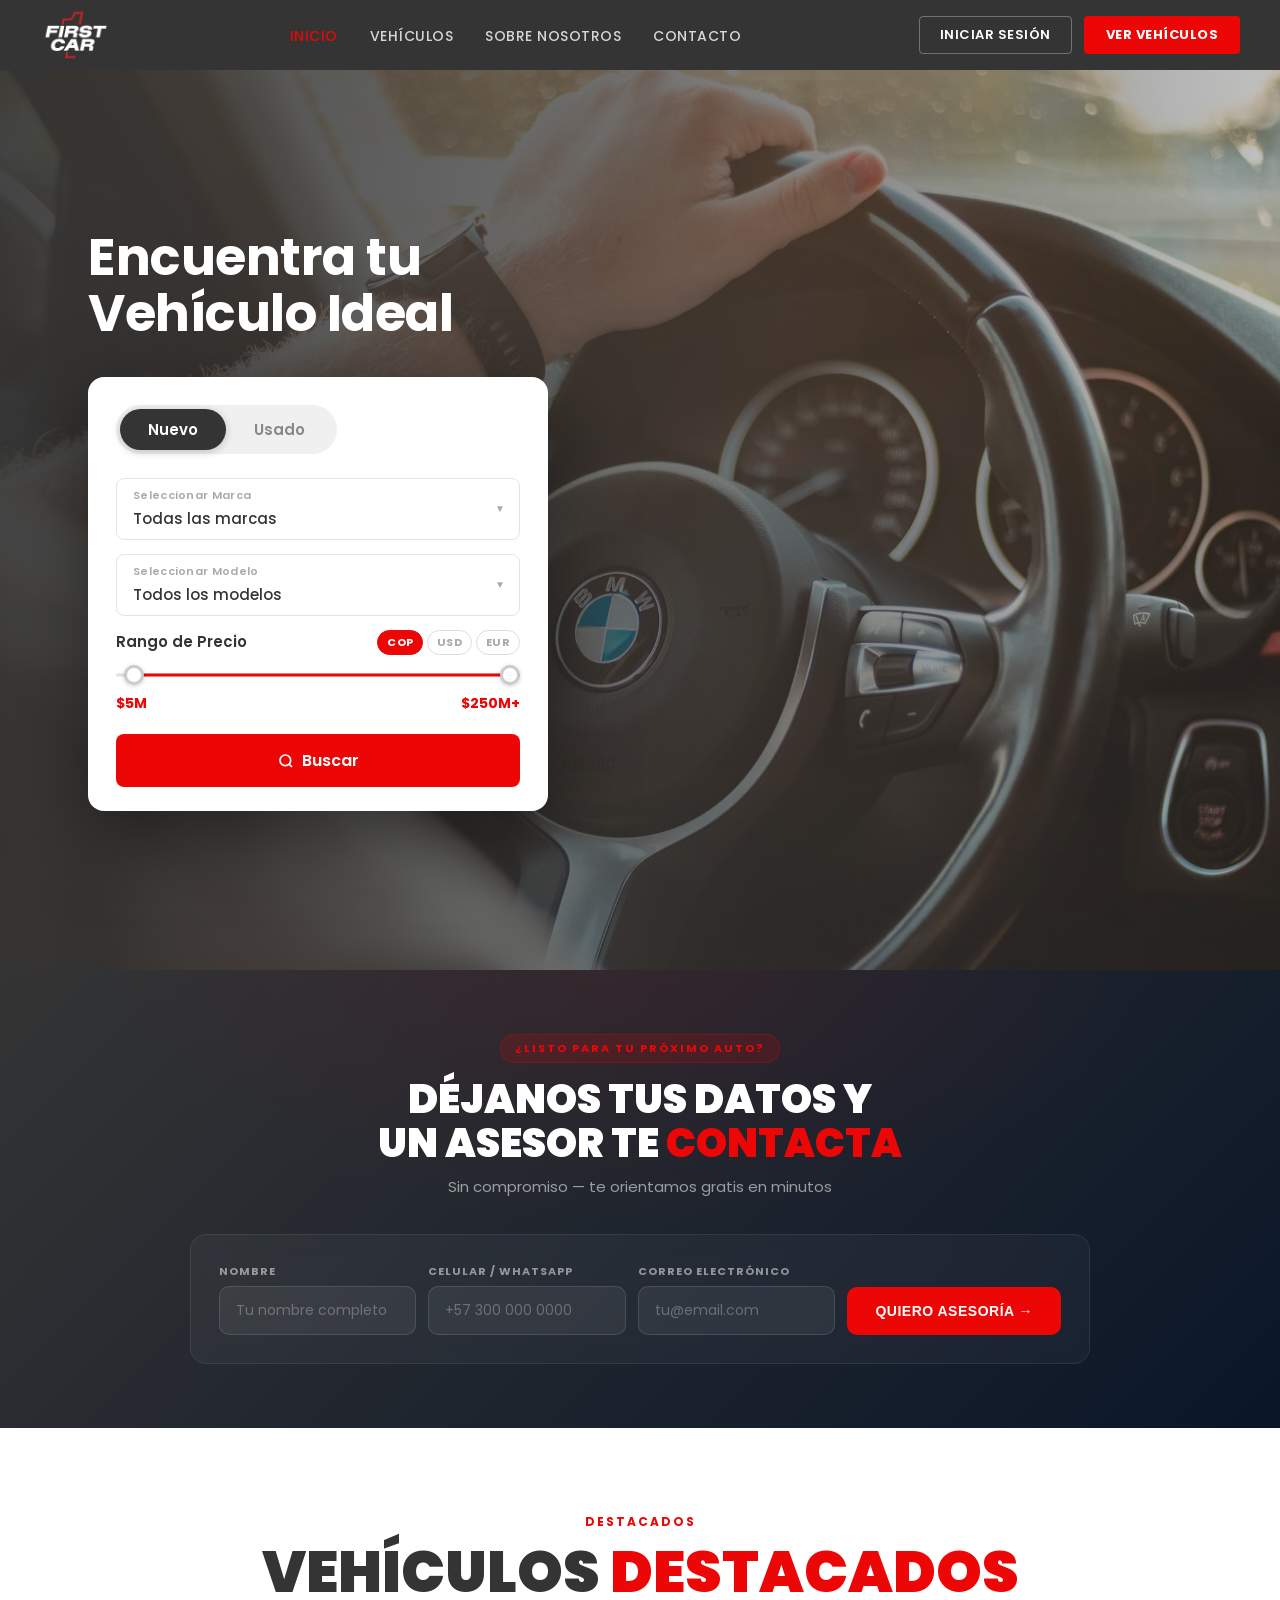
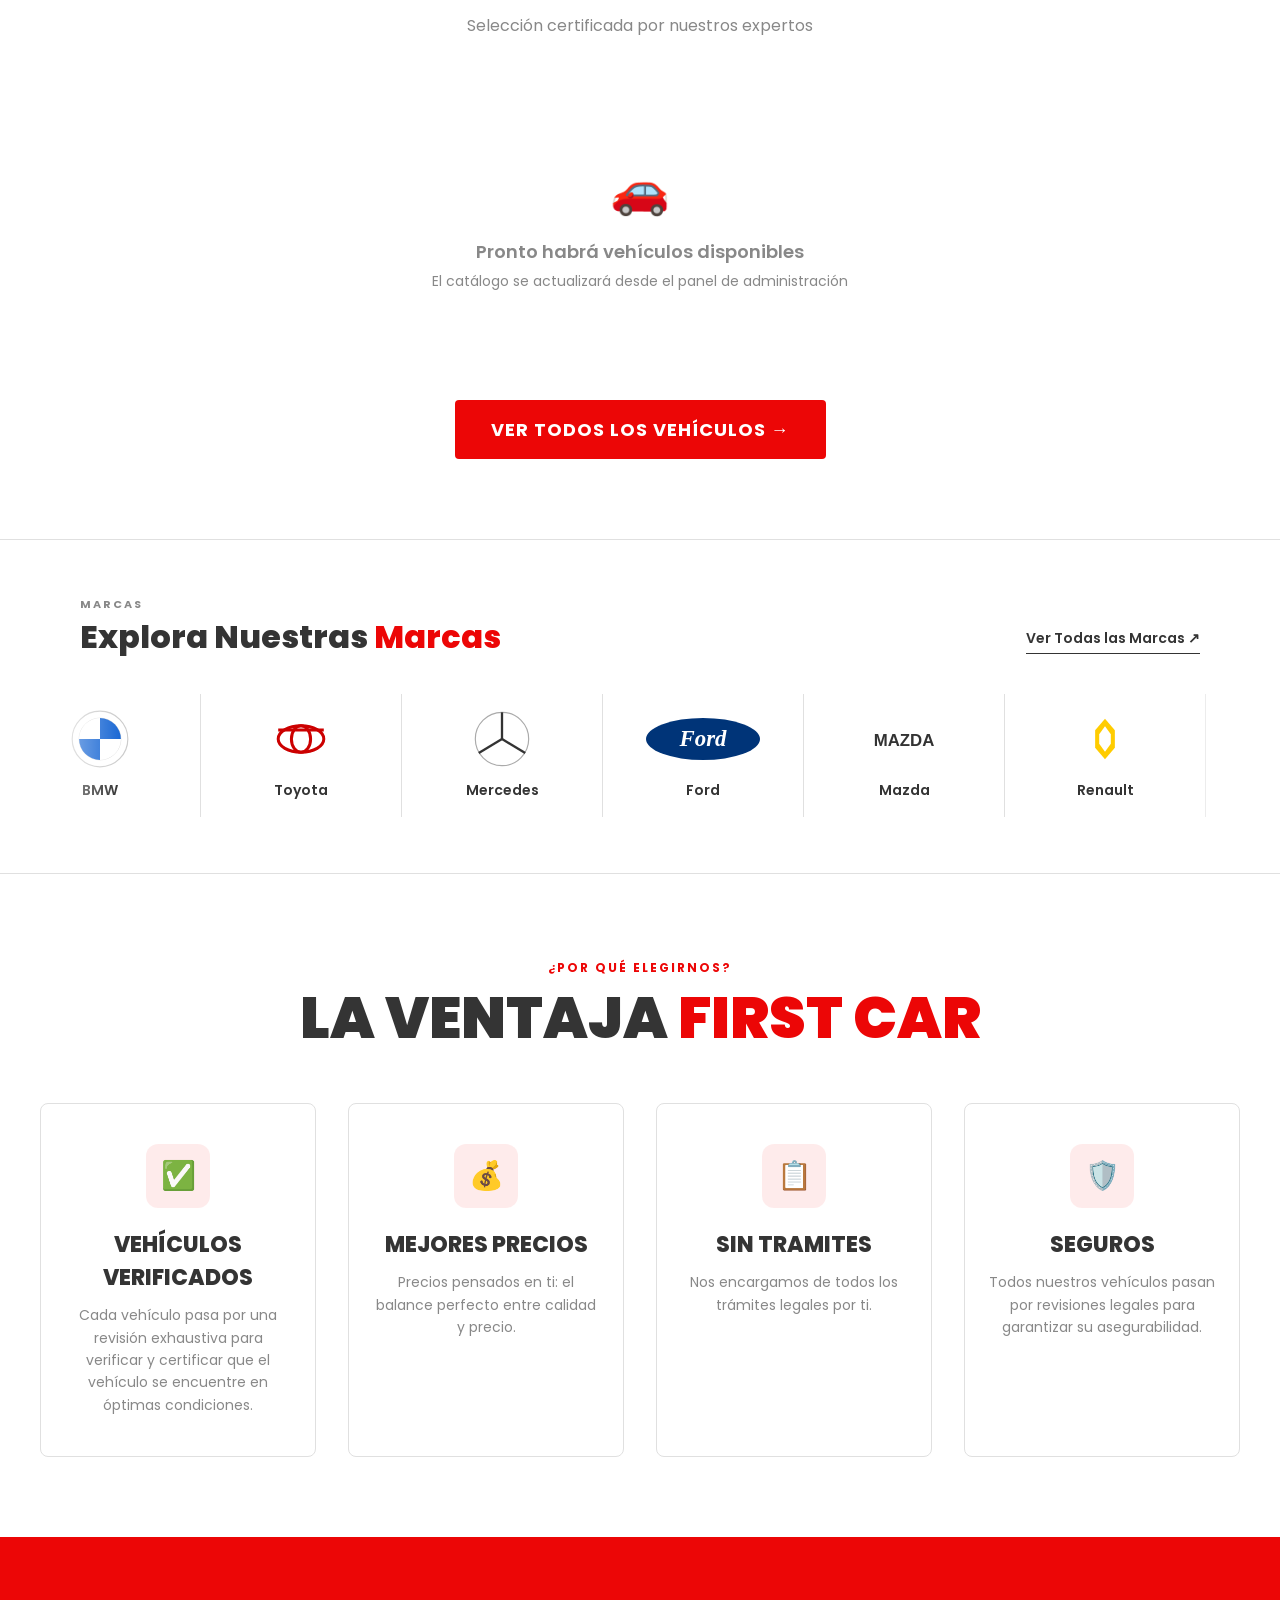
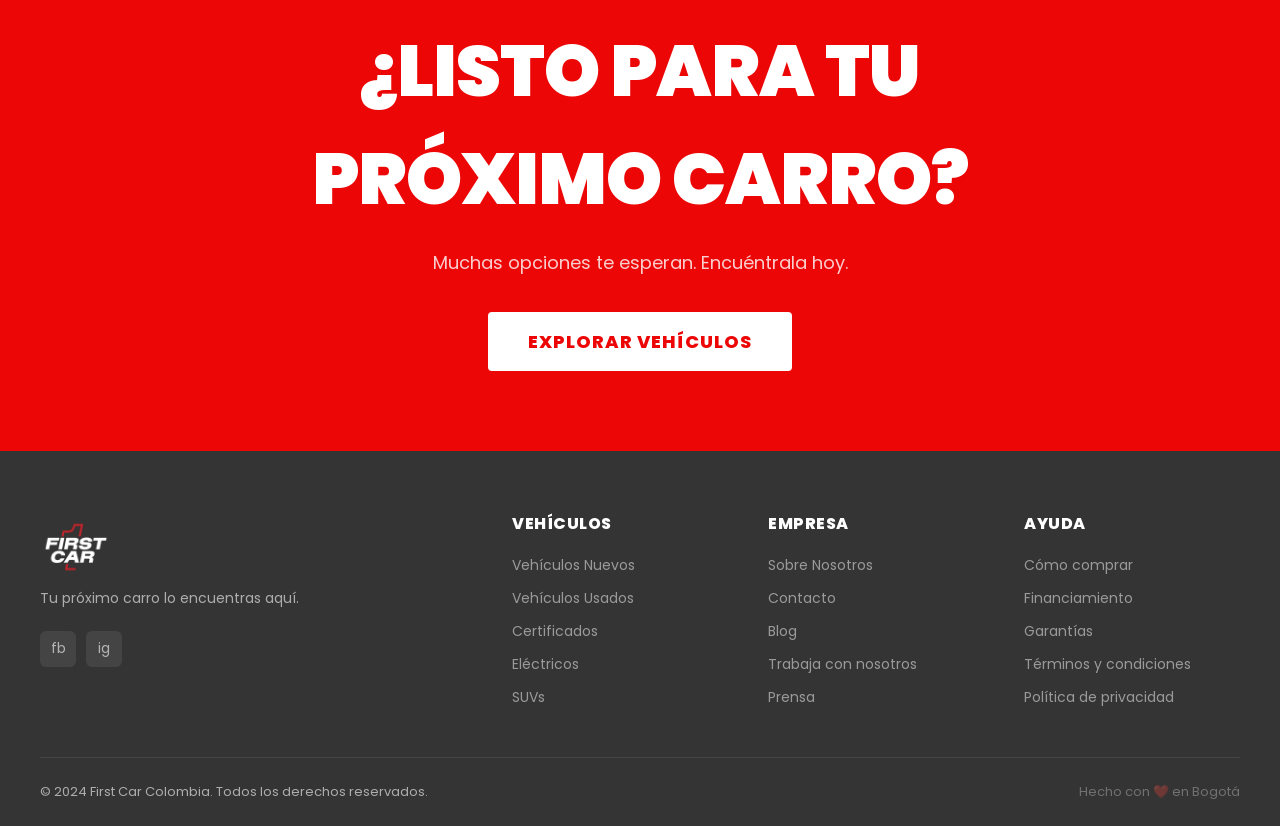
==== commit a7538ccf: "Update index.html" ====
--- a/index.html
+++ b/index.html
@@ -2051,19 +2051,14 @@
 <!-- FOOTER -->
 <footer>
   <div class="footer-grid">
-<div class="footer-social">
-  <a href="https://www.tiktok.com/@firstcar.col" target="_blank" class="social-icon tiktok">
-    <svg viewBox="0 0 24 24">
-      <path d="M19.589 6.686a4.793 4.793 0 0 1-3.77-4.221h-3.12v13.372a2.636 2.636 0 1 1-1.812-2.5V10.17a5.87 5.87 0 1 0 5.932 5.867V9.227a7.9 7.9 0 0 0 4.77 1.602V7.71a4.76 4.76 0 0 1-2-.524z"/>
-    </svg>
-  </a>
-  <a href="https://www.instagram.com/firstcar.col/" target="_blank" class="social-icon instagram">
-    <svg viewBox="0 0 24 24">
-      <path d="M7.75 2h8.5A5.75 5.75 0 0 1 22 7.75v8.5A5.75 5.75 0 0 1 16.25 22h-8.5A5.75 5.75 0 0 1 2 16.25v-8.5A5.75 5.75 0 0 1 7.75 2zm0 1.5A4.25 4.25 0 0 0 3.5 7.75v8.5A4.25 4.25 0 0 0 7.75 20.5h8.5a4.25 4.25 0 0 0 4.25-4.25v-8.5A4.25 4.25 0 0 0 16.25 3.5h-8.5zm8.88 1.12a1.13 1.13 0 1 1 0 2.26 1.13 1.13 0 0 1 0-2.26zM12 7a5 5 0 1 1 0 10 5 5 0 0 1 0-10zm0 1.5A3.5 3.5 0 1 0 12 15.5 3.5 3.5 0 0 0 12 8.5z"/>
-    </svg>
-  </a>
-
-</div>
+    <div>
+      <img src="[data-uri]" alt="First Car" style="height:72px;width:auto;margin-bottom:4px;display:block;">
+      <p class="footer-desc"> Tu próximo carro lo encuentras aquí.</p>
+      <div class="footer-social">
+        <div class="social-btn">fb</div>
+        <div class="social-btn">ig</div>
+ 
+      </div>
     </div>
     <div class="footer-col">
       <h4>Vehículos</h4>
@@ -2097,8 +2092,8 @@
     </div>
   </div>
   <div class="footer-bottom">
-    <div>© 2026 First Car Colombia marca de Compañia empresarial de colombia SAS. Todos los derechos reservados.</div>
-    <div style="color:rgba(255,255,255,.3)">Usados de Bogotá, Colombia </div>
+    <div>© 2024 First Car Colombia. Todos los derechos reservados.</div>
+    <div style="color:rgba(255,255,255,.3)">Hecho con ❤️ en Bogotá</div>
   </div>
 </footer>
 
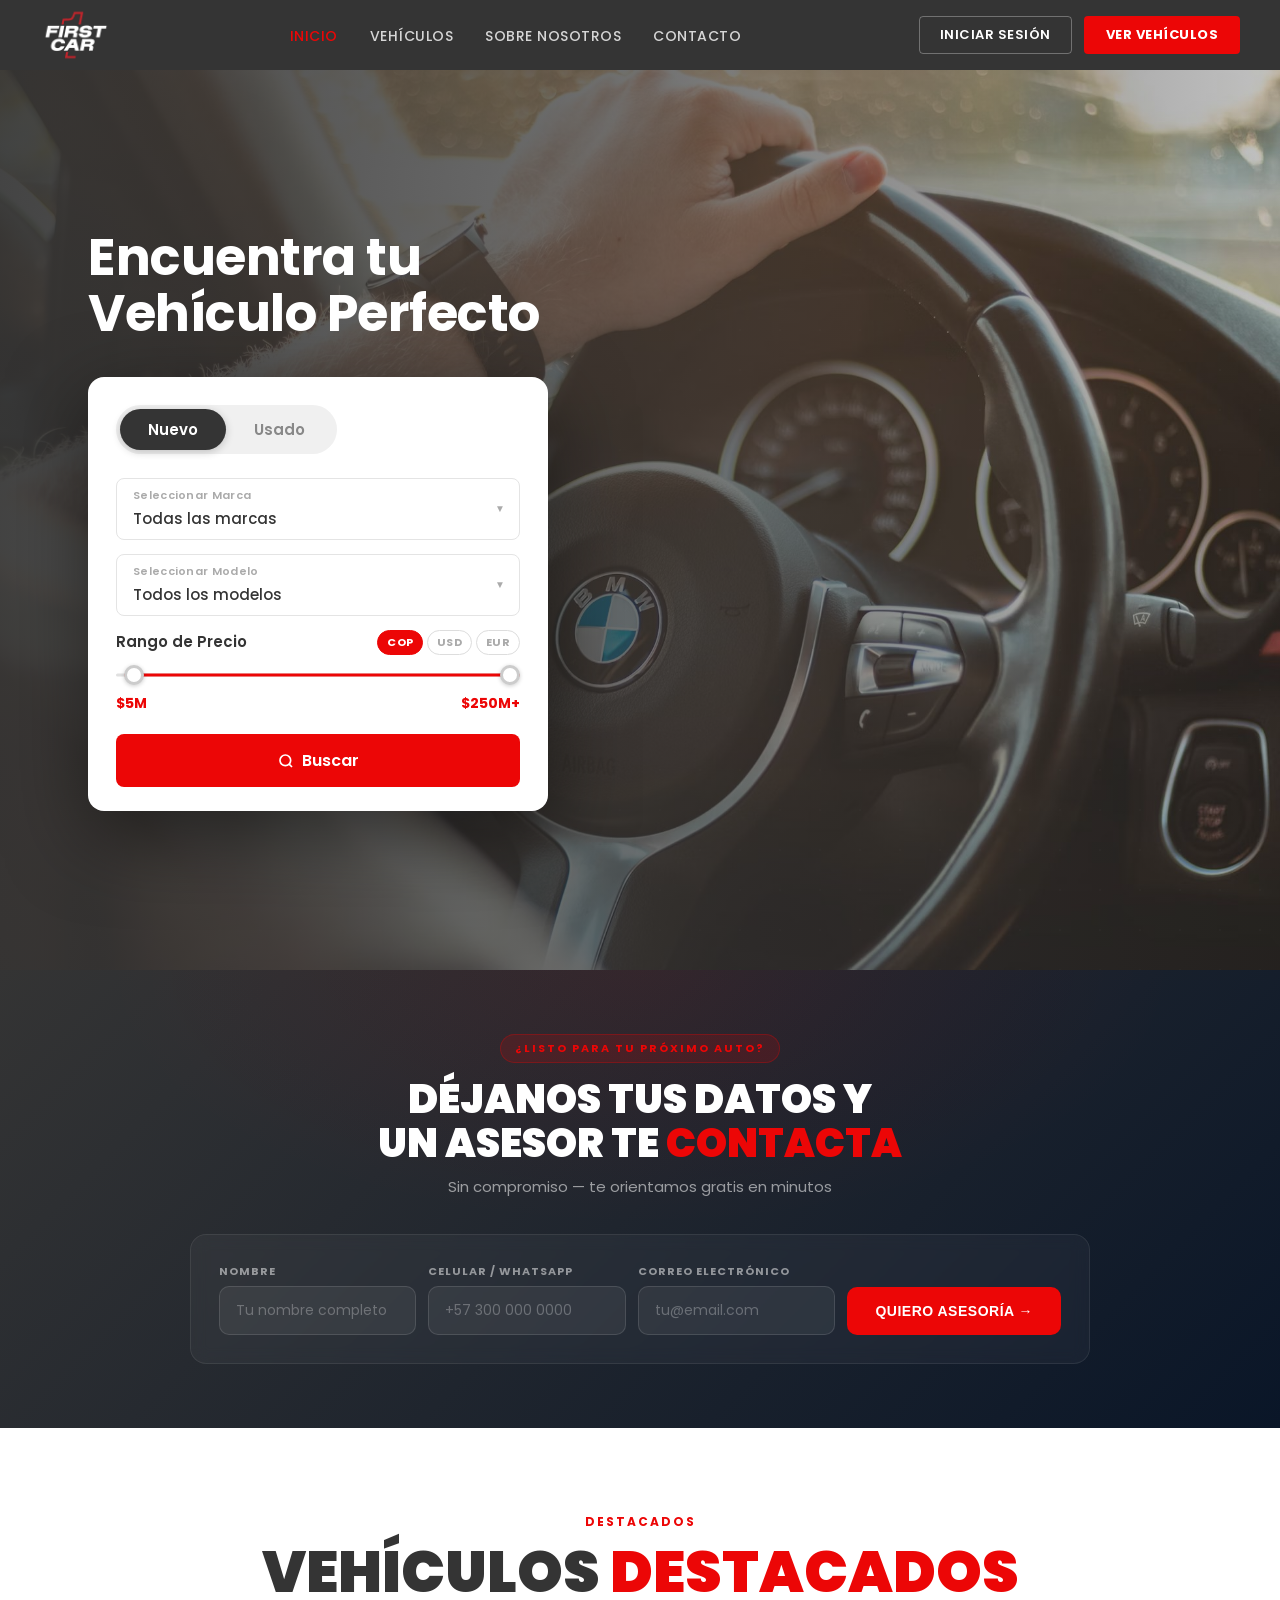
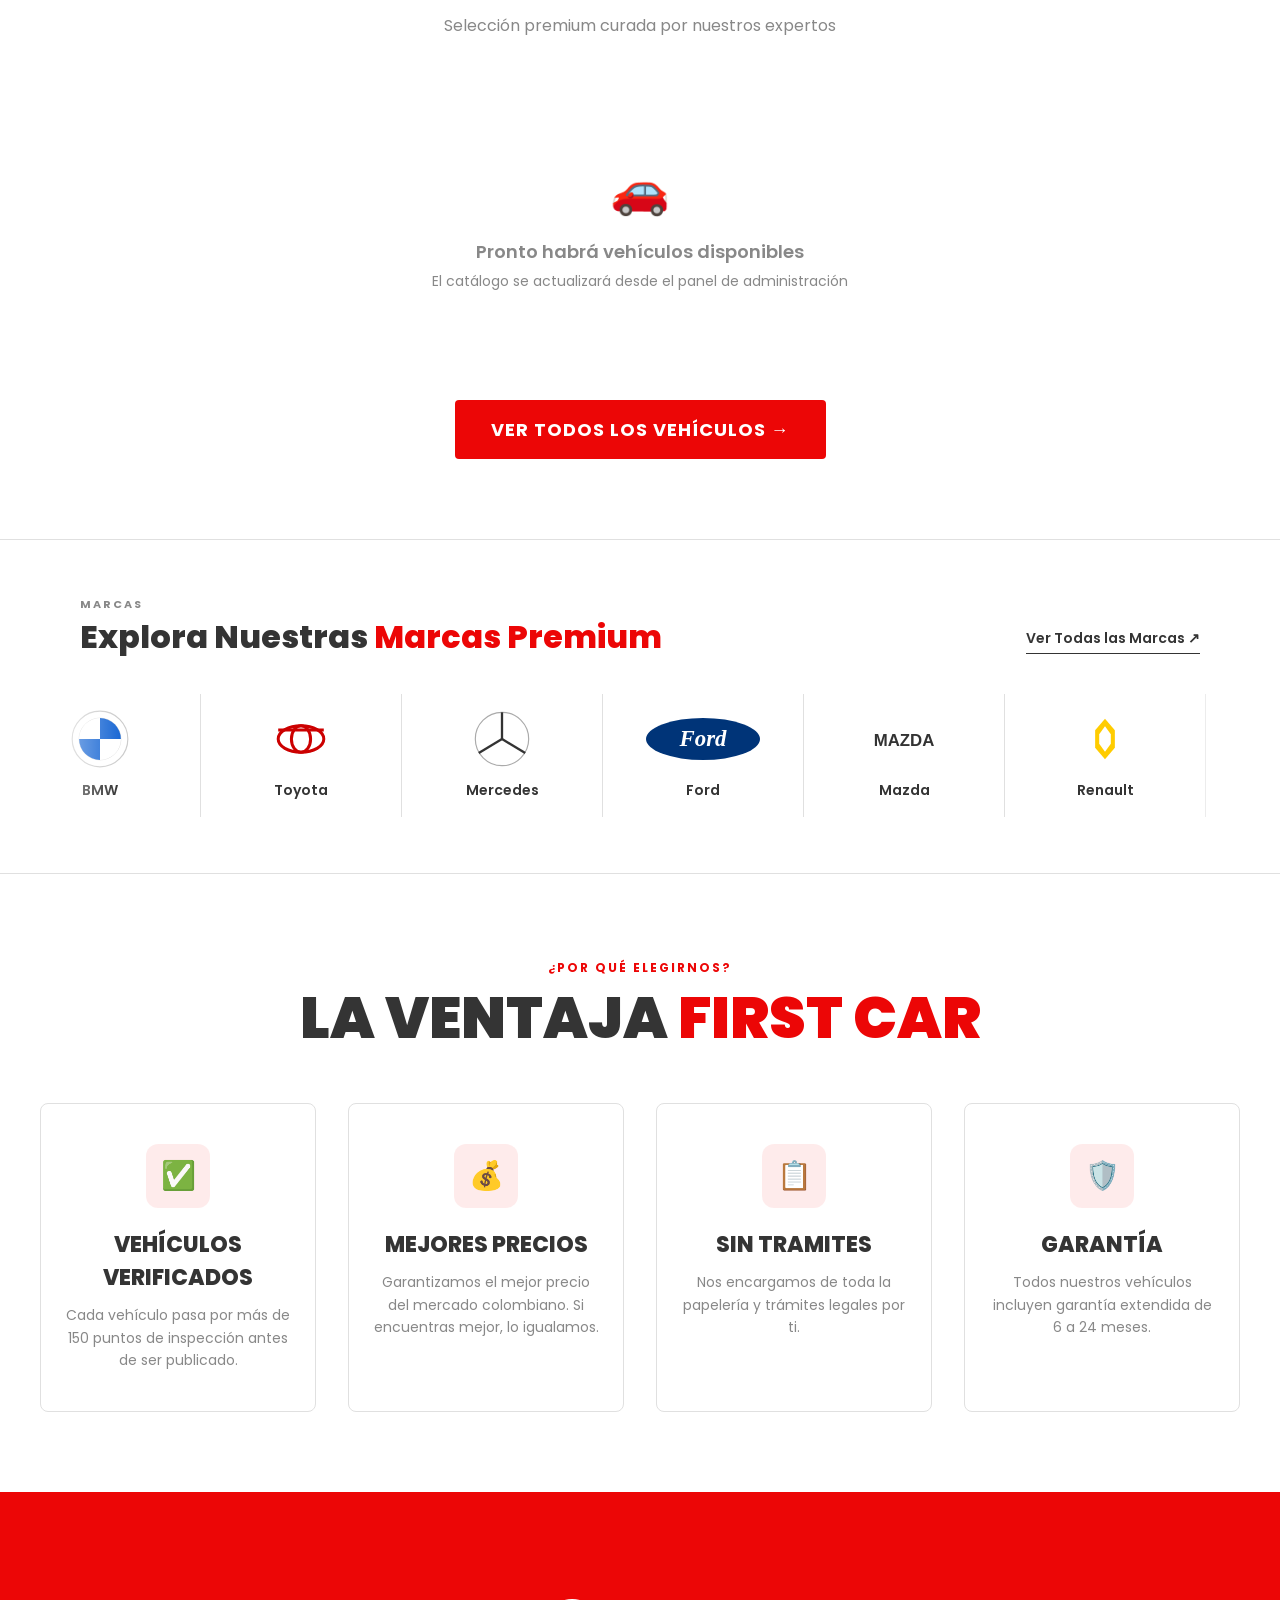
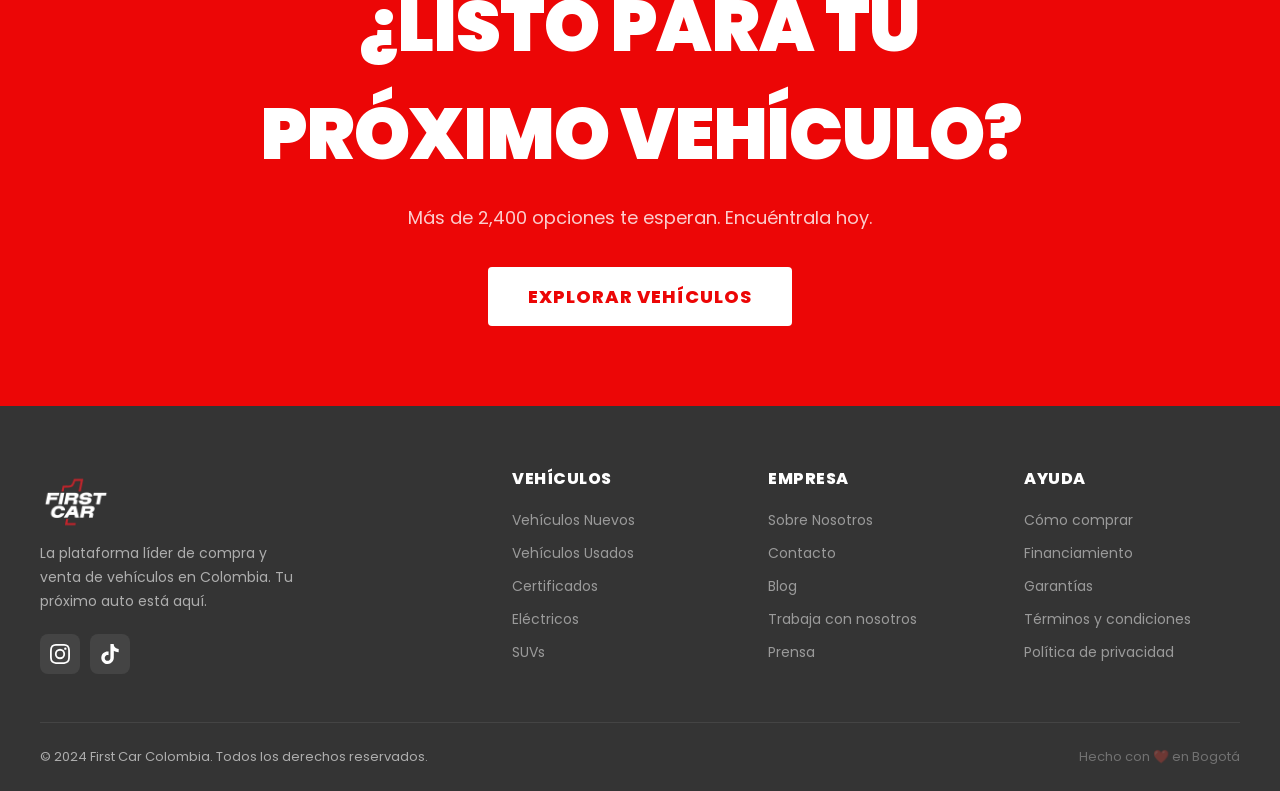
==== commit 6bf7c1b2: "Update index.html" ====
--- a/index.html
+++ b/index.html
@@ -762,8 +762,9 @@
   .footer-brand em { color: var(--red); font-style: normal; }
   .footer-desc { font-size: 14px; line-height: 1.7; max-width: 260px; }
   .footer-social { display: flex; gap: 10px; margin-top: 20px; }
-  .social-btn { width: 36px; height: 36px; background: rgba(255,255,255,.08); border-radius: 6px; display: flex; align-items: center; justify-content: center; font-size: 14px; cursor: pointer; transition: all .2s; }
-  .social-btn:hover { background: var(--red); }
+  .social-btn { width: 40px; height: 40px; background: rgba(255,255,255,.08); border-radius: 8px; display: flex; align-items: center; justify-content: center; cursor: pointer; transition: all .2s; text-decoration: none; }
+  .social-btn:hover { background: var(--red); transform: translateY(-2px); }
+  .social-btn svg { width: 20px; height: 20px; fill: #fff; }
   .footer-col h4 { font-family: 'Poppins', sans-serif; font-weight: 800; font-size: 16px; color: var(--white); text-transform: uppercase; letter-spacing: .5px; margin-bottom: 16px; }
   .footer-col ul { list-style: none; display: flex; flex-direction: column; gap: 8px; }
   .footer-col ul a { color: rgba(255,255,255,.5); text-decoration: none; font-size: 14px; transition: color .2s; }
@@ -1343,7 +1344,7 @@
 
     <div class="hero-content">
       <div class="hero-left">
-        <h1>Encuentra tu<br>Vehículo Ideal</h1>
+        <h1>Encuentra tu<br>Vehículo Perfecto</h1>
 
         <!-- Search Card -->
         <div class="search-card">
@@ -1449,28 +1450,23 @@
         <div class="home-lead-title">Déjanos tus datos y<br>un asesor te <em>contacta</em></div>
         <div class="home-lead-sub">Sin compromiso — te orientamos gratis en minutos</div>
       </div>
-    <div class="home-lead-form">
-  <div class="home-lead-field">
-    <label class="home-lead-label">Nombre</label>
-    <input class="home-lead-input" id="hlNombre" type="text" placeholder="Tu nombre completo">
-  </div>
-
-  <div class="home-lead-field">
-    <label class="home-lead-label">Celular / WhatsApp</label>
-    <input class="home-lead-input" id="hlCelular" type="tel" placeholder="+57 300 000 0000">
-  </div>
-
-  <div class="home-lead-field">
-    <label class="home-lead-label">Correo electrónico</label>
-    <input class="home-lead-input" id="hlCorreo" type="email" placeholder="tu@email.com">
-  </div>
-
-  <button type="button" class="home-lead-btn" onclick="submitHomeLead()">Quiero asesoría →</button>
-</div>
-
-<div class="home-lead-ok" id="hlok" style="display:none;">
-  ✅ ¡Recibido! Un asesor te contactará muy pronto.
-</div>
+      <div class="home-lead-form">
+        <div class="home-lead-field">
+          <label class="home-lead-label">Nombre</label>
+          <input class="home-lead-input" id="hlNombre" type="text" placeholder="Tu nombre completo">
+        </div>
+        <div class="home-lead-field">
+          <label class="home-lead-label">Celular / WhatsApp</label>
+          <input class="home-lead-input" id="hlCelular" type="tel" placeholder="+57 300 000 0000">
+        </div>
+        <div class="home-lead-field">
+          <label class="home-lead-label">Correo electrónico</label>
+          <input class="home-lead-input" id="hlCorreo" type="email" placeholder="tu@email.com">
+        </div>
+        <button class="home-lead-btn" onclick="submitHomeLead()">Quiero asesoría →</button>
+      </div>
+      <div class="home-lead-ok" id="hlOk">✅ ¡Recibido! Un asesor te contactará muy pronto.</div>
+    </div>
   </section>
 
   <!-- Featured Cars — dinámico desde dashboard -->
@@ -1478,7 +1474,7 @@
     <div class="section-header">
       <div class="section-label">Destacados</div>
       <div class="section-title">Vehículos <em>Destacados</em></div>
-      <div class="section-desc">Selección certificada por nuestros expertos</div>
+      <div class="section-desc">Selección premium curada por nuestros expertos</div>
     </div>
     <div class="cars-grid" id="featuredGrid">
       <!-- Se carga desde dashboard via localStorage -->
@@ -1493,7 +1489,7 @@
     <div class="brands-header-row">
       <div>
         <div class="brands-eyebrow">Marcas</div>
-        <h2 class="brands-title-new">Explora Nuestras <span>Marcas</span></h2>
+        <h2 class="brands-title-new">Explora Nuestras <span>Marcas Premium</span></h2>
       </div>
       <a href="#" class="brands-show-all" onclick="showPage('listing');return false;">Ver Todas las Marcas ↗</a>
     </div>
@@ -1800,17 +1796,17 @@
       <div class="section-title">La ventaja <em>First Car</em></div>
     </div>
     <div class="why-grid">
-      <div class="why-card"><div class="why-icon">✅</div><div class="why-title">Vehículos Verificados</div><div class="why-desc">Cada vehículo pasa por una revisión exhaustiva para verificar y certificar que el vehículo se encuentre en óptimas condiciones.</div></div>
-      <div class="why-card"><div class="why-icon">💰</div><div class="why-title">Mejores Precios</div><div class="why-desc">Precios pensados en ti: el balance perfecto entre calidad y precio.</div></div>
-      <div class="why-card"><div class="why-icon">📋</div><div class="why-title">Sin Tramites</div><div class="why-desc">Nos encargamos de todos los trámites legales por ti.</div></div>
-      <div class="why-card"><div class="why-icon">🛡️</div><div class="why-title">Seguros</div><div class="why-desc">Todos nuestros vehículos pasan por revisiones legales para garantizar su asegurabilidad.</div></div>
+      <div class="why-card"><div class="why-icon">✅</div><div class="why-title">Vehículos Verificados</div><div class="why-desc">Cada vehículo pasa por más de 150 puntos de inspección antes de ser publicado.</div></div>
+      <div class="why-card"><div class="why-icon">💰</div><div class="why-title">Mejores Precios</div><div class="why-desc">Garantizamos el mejor precio del mercado colombiano. Si encuentras mejor, lo igualamos.</div></div>
+      <div class="why-card"><div class="why-icon">📋</div><div class="why-title">Sin Tramites</div><div class="why-desc">Nos encargamos de toda la papelería y trámites legales por ti.</div></div>
+      <div class="why-card"><div class="why-icon">🛡️</div><div class="why-title">Garantía</div><div class="why-desc">Todos nuestros vehículos incluyen garantía extendida de 6 a 24 meses.</div></div>
     </div>
   </section>
 
   <!-- CTA -->
   <section class="cta-section">
-    <h2>¿Listo para tu<br>próximo carro?</h2>
-    <p>Muchas opciones te esperan. Encuéntrala hoy.</p>
+    <h2>¿Listo para tu<br>próximo vehículo?</h2>
+    <p>Más de 2,400 opciones te esperan. Encuéntrala hoy.</p>
     <button class="btn-white" onclick="showPage('listing')">Explorar Vehículos</button>
   </section>
 </div>
@@ -2053,11 +2049,14 @@
   <div class="footer-grid">
     <div>
       <img src="[data-uri]" alt="First Car" style="height:72px;width:auto;margin-bottom:4px;display:block;">
-      <p class="footer-desc"> Tu próximo carro lo encuentras aquí.</p>
+      <p class="footer-desc">La plataforma líder de compra y venta de vehículos en Colombia. Tu próximo auto está aquí.</p>
       <div class="footer-social">
-        <div class="social-btn">fb</div>
-        <div class="social-btn">ig</div>
- 
+        <a class="social-btn" href="#" aria-label="Instagram">
+          <svg viewBox="0 0 24 24" xmlns="http://www.w3.org/2000/svg"><path d="M12 2.163c3.204 0 3.584.012 4.85.07 3.252.148 4.771 1.691 4.919 4.919.058 1.265.069 1.645.069 4.849 0 3.205-.012 3.584-.069 4.849-.149 3.225-1.664 4.771-4.919 4.919-1.266.058-1.644.07-4.85.07-3.204 0-3.584-.012-4.849-.07-3.26-.149-4.771-1.699-4.919-4.92-.058-1.265-.07-1.644-.07-4.849 0-3.204.013-3.583.07-4.849.149-3.227 1.664-4.771 4.919-4.919 1.266-.057 1.645-.069 4.849-.069zM12 0C8.741 0 8.333.014 7.053.072 2.695.272.273 2.69.073 7.052.014 8.333 0 8.741 0 12c0 3.259.014 3.668.072 4.948.2 4.358 2.618 6.78 6.98 6.98C8.333 23.986 8.741 24 12 24c3.259 0 3.668-.014 4.948-.072 4.354-.2 6.782-2.618 6.979-6.98.059-1.28.073-1.689.073-4.948 0-3.259-.014-3.667-.072-4.947-.196-4.354-2.617-6.78-6.979-6.98C15.668.014 15.259 0 12 0zm0 5.838a6.162 6.162 0 100 12.324 6.162 6.162 0 000-12.324zM12 16a4 4 0 110-8 4 4 0 010 8zm6.406-11.845a1.44 1.44 0 100 2.881 1.44 1.44 0 000-2.881z"/></svg>
+        </a>
+        <a class="social-btn" href="#" aria-label="TikTok">
+          <svg viewBox="0 0 24 24" xmlns="http://www.w3.org/2000/svg"><path d="M12.525.02c1.31-.02 2.61-.01 3.91-.02.08 1.53.63 3.09 1.75 4.17 1.12 1.11 2.7 1.62 4.24 1.79v4.03c-1.44-.05-2.89-.35-4.2-.97-.57-.26-1.1-.59-1.62-.93-.01 2.92.01 5.84-.02 8.75-.08 1.4-.54 2.79-1.35 3.94-1.31 1.92-3.58 3.17-5.91 3.21-1.43.08-2.86-.31-4.08-1.03-2.02-1.19-3.44-3.37-3.65-5.71-.02-.5-.03-1-.01-1.49.18-1.9 1.12-3.72 2.58-4.96 1.66-1.44 3.98-2.13 6.15-1.72.02 1.48-.04 2.96-.04 4.44-.99-.32-2.15-.23-3.02.37-.63.41-1.11 1.04-1.36 1.75-.21.51-.15 1.07-.14 1.61.24 1.64 1.82 3.02 3.5 2.87 1.12-.01 2.19-.66 2.77-1.61.19-.33.4-.67.41-1.06.1-1.79.06-3.57.07-5.36.01-4.03-.01-8.05.02-12.07z"/></svg>
+        </a>
       </div>
     </div>
     <div class="footer-col">
@@ -2134,9 +2133,9 @@
 
   // Currency config
   // Slider: min=0, max=250 steps. Each step:
-  //   COP → 1M COP  (range: $0M – $250M)
-  //   USD → $250 USD (range: $0 – $62.500)
-  //   EUR → €200 EUR (range: €0 – €50.000)
+  //   COP → 1M COP  (range: $5M – $250M)
+  //   USD → $250 USD (range: $1.250 – $62.500)
+  //   EUR → €200 EUR (range: €1.000 – €50.000)
   const currencyConfig = {
     COP: {
       minDefault: 5,
@@ -2316,34 +2315,35 @@
   //  INTEGRACIÓN CON DASHBOARD — localStorage bridge
   // ══════════════════════════════════════════════════
 
-const BRAND_LOGOS = {
-  'Toyota': 'https://cdn.simpleicons.org/toyota',
-  'Renault': 'https://cdn.simpleicons.org/renault',
-  'Kia': 'https://cdn.simpleicons.org/kia',
-  'Chevrolet': 'https://cdn.simpleicons.org/chevrolet',
-  'Mazda': 'https://cdn.simpleicons.org/mazda',
-  'Nissan': 'https://cdn.simpleicons.org/nissan',
-  'Suzuki': 'https://cdn.simpleicons.org/suzuki',
-  'Volkswagen': 'https://cdn.simpleicons.org/volkswagen',
-  'Hyundai': 'https://cdn.simpleicons.org/hyundai',
-  'Ford': 'https://cdn.simpleicons.org/ford',
-  'BMW': 'https://cdn.simpleicons.org/bmw',
-  'Mercedes-Benz': 'https://cdn.simpleicons.org/mercedes',
-  'Audi': 'https://cdn.simpleicons.org/audi',
-  'BYD': 'https://cdn.simpleicons.org/byd',
-  'Chery': 'https://cdn.simpleicons.org/chery',
-  'Changan': 'https://cdn.simpleicons.org/changan',
-  'JAC': 'https://cdn.simpleicons.org/jac',
-  'MG': 'https://cdn.simpleicons.org/mg',
-  'Honda': 'https://cdn.simpleicons.org/honda',
-  'Mitsubishi': 'https://cdn.simpleicons.org/mitsubishi',
-  'Jeep': 'https://cdn.simpleicons.org/jeep',
-  'Peugeot': 'https://cdn.simpleicons.org/peugeot',
-  'Fiat': 'https://cdn.simpleicons.org/fiat',
-  'Subaru': 'https://cdn.simpleicons.org/subaru',
-  'Volvo': 'https://cdn.simpleicons.org/volvo',
-  'Land Rover': 'https://cdn.simpleicons.org/landrover'
-};
+  const BRAND_LOGOS = {
+    'Toyota': 'https://cdn.simpleicons.org/toyota',
+    'Renault': 'https://cdn.simpleicons.org/renault',
+    'Kia': 'https://cdn.simpleicons.org/kia',
+    'Chevrolet': 'https://cdn.simpleicons.org/chevrolet',
+    'Mazda': 'https://cdn.simpleicons.org/mazda',
+    'Nissan': 'https://cdn.simpleicons.org/nissan',
+    'Suzuki': 'https://upload.wikimedia.org/wikipedia/commons/1/1f/Suzuki_logo_2.svg',
+    'Volkswagen': 'https://cdn.simpleicons.org/volkswagen',
+    'Hyundai': 'https://cdn.simpleicons.org/hyundai',
+    'Ford': 'https://cdn.simpleicons.org/ford',
+    'BMW': 'https://cdn.simpleicons.org/bmw',
+    'Mercedes-Benz': 'https://cdn.simpleicons.org/mercedes',
+    'Audi': 'https://upload.wikimedia.org/wikipedia/commons/9/92/Audi-Logo_2016.svg',
+    'BYD': 'https://upload.wikimedia.org/wikipedia/commons/1/19/BYD_Company_Logo.svg',
+    'Chery': 'https://upload.wikimedia.org/wikipedia/commons/a/a5/Chery_Automobile_logo.svg',
+    'Changan': 'https://upload.wikimedia.org/wikipedia/commons/d/db/Changan_Auto_logo.svg',
+    'JAC': 'https://upload.wikimedia.org/wikipedia/commons/a/a5/JAC_logo.svg',
+    'MG': 'https://upload.wikimedia.org/wikipedia/commons/e/e7/MG_Logo.svg',
+    'Honda': 'https://cdn.simpleicons.org/honda',
+    'Mitsubishi': 'https://upload.wikimedia.org/wikipedia/commons/8/8a/Mitsubishi_logo.svg',
+    'Jeep': 'https://upload.wikimedia.org/wikipedia/commons/0/05/Jeep_logo.svg',
+    'Peugeot': 'https://upload.wikimedia.org/wikipedia/commons/5/5b/Peugeot_logo.svg',
+    'Fiat': 'https://upload.wikimedia.org/wikipedia/commons/8/82/Fiat_logo.svg',
+    'Subaru': 'https://upload.wikimedia.org/wikipedia/commons/5/5c/Subaru_logo.svg',
+    'Volvo': 'https://upload.wikimedia.org/wikipedia/commons/3/38/Volvo_Cars_logo.svg',
+    'Land Rover': 'https://upload.wikimedia.org/wikipedia/commons/a/a5/Land_Rover_logo.svg',
+  };
+
   // Color icons per brand (for emoji fallback)
   const brandEmoji = {
     Toyota:'🚗', BMW:'🏎️', Mazda:'🚙', Renault:'🚕', Kia:'🚘',
@@ -2588,40 +2588,5 @@
   }
 
 </script>
-<script src="https://cdn.jsdelivr.net/npm/@supabase/supabase-js@2"></script>
-
-<script src="https://cdn.jsdelivr.net/npm/@supabase/supabase-js@2"></script>
-<script>
-const supabaseClient = window.supabase.createClient(
-  "https://uiyaknuovssiglkhnccd.supabase.co",
-  "eyJhbGciOiJIUzI1NiIsInR5cCI6IkpXVCJ9.eyJpc3MiOiJzdXBhYmFzZSIsInJlZiI6InVpeWFrbnVvdnNzaWdsa2huY2NkIiwicm9sZSI6ImFub24iLCJpYXQiOjE3NzQ0MTE5NTYsImV4cCI6MjA4OTk4Nzk1Nn0.HvbVToEEpRqEjVu43sKhb2j0R_5t8ySAfRXmWY1Cq_Y"
-);
-
-async function submitHomeLead() {
-  const nombre = document.getElementById("hlNombre").value.trim();
-  const telefono = document.getElementById("hlCelular").value.trim();
-  const email = document.getElementById("hlCorreo").value.trim();
-
-  if (!nombre || !telefono || !email) {
-    alert("Por favor completa todos los campos");
-    return;
-  }
-
-  const { error } = await supabaseClient
-    .from("leads")
-    .insert([{ nombre, telefono, email }]);
-
-  if (error) {
-    console.error("Error Supabase:", error);
-    alert("Error al enviar: " + error.message);
-    return;
-  }
-
-  document.getElementById("hlok").style.display = "block";
-  document.getElementById("hlNombre").value = "";
-  document.getElementById("hlCelular").value = "";
-  document.getElementById("hlCorreo").value = "";
-}
-</script>
 </body>
 </html>
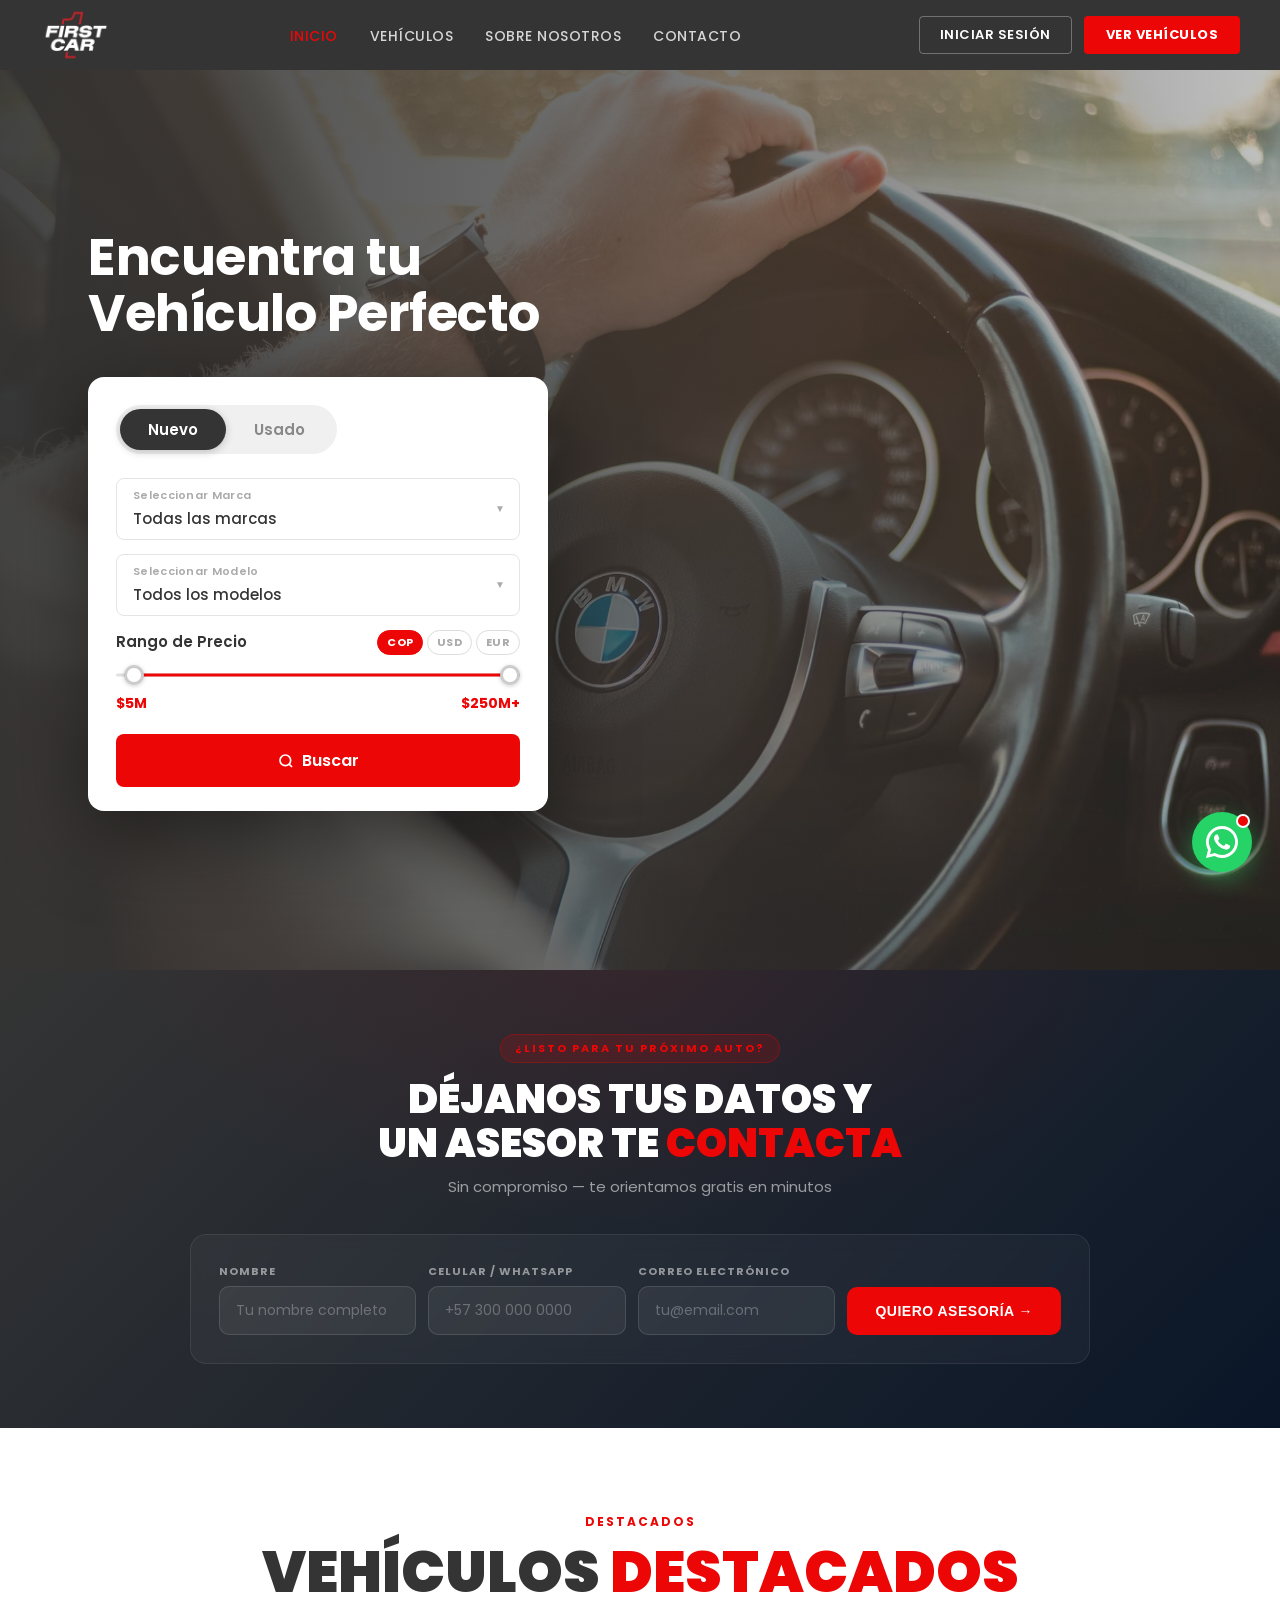
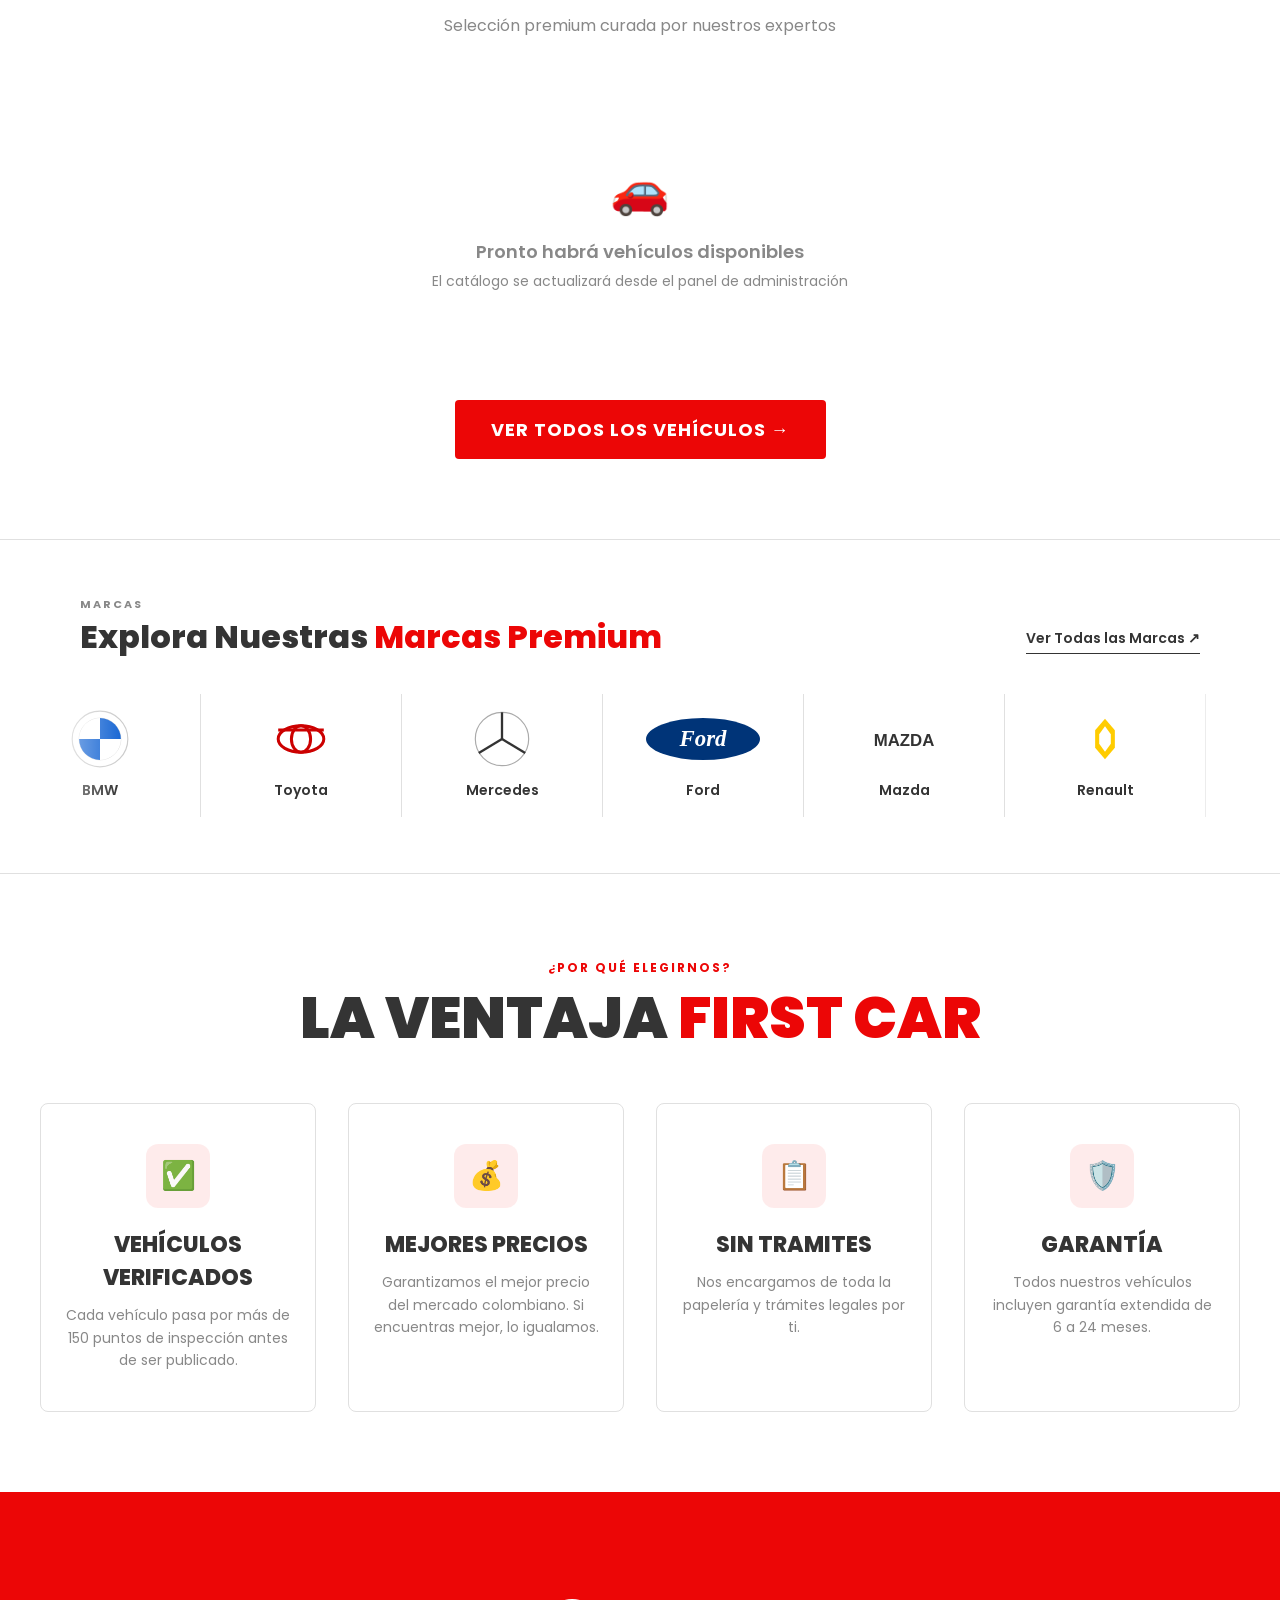
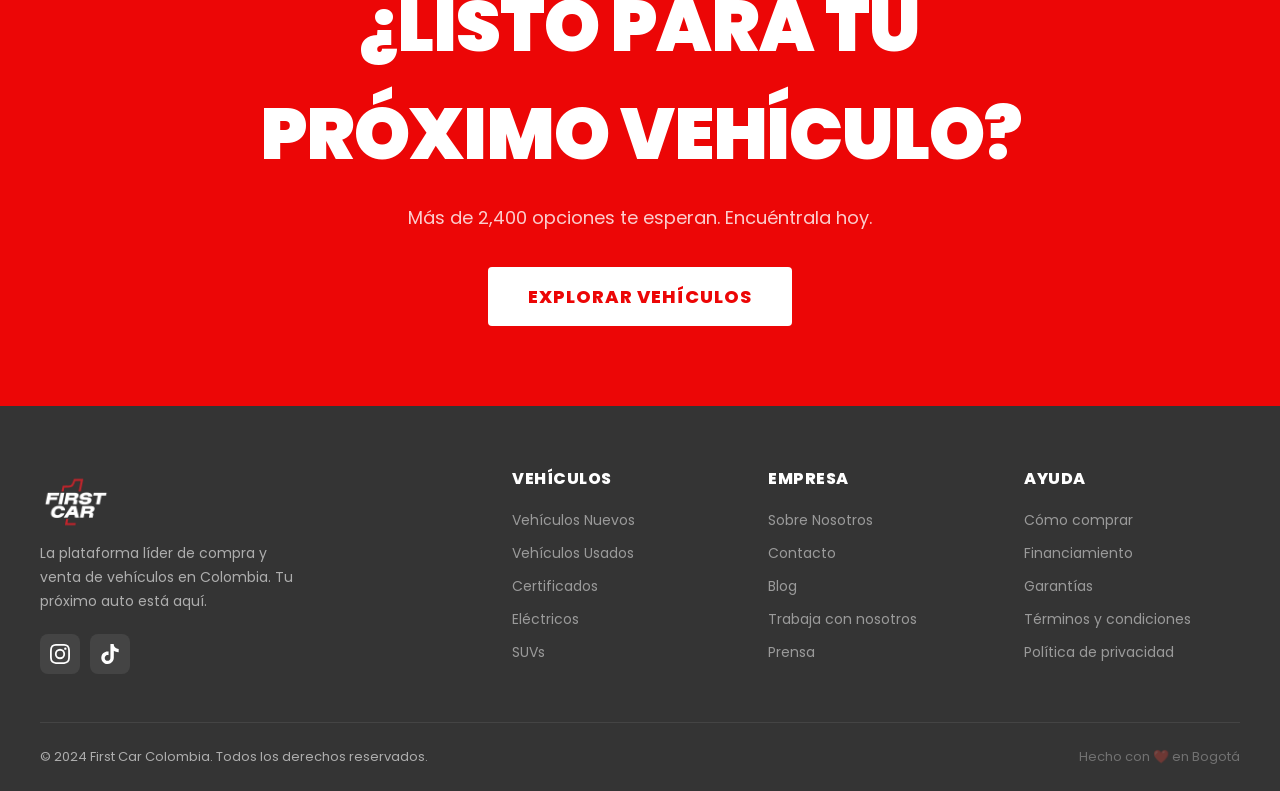
==== commit 2a0139d0: "Update index.html" ====
--- a/index.html
+++ b/index.html
@@ -501,12 +501,12 @@
     width: 100%;
     height: 100%;
     object-fit: contain;
-    filter: grayscale(100%);
-    opacity: 0.75;
+    filter: grayscale(100%) brightness(0.3);
+    opacity: 0.65;
     transition: filter .3s, opacity .3s;
   }
   .brand-card-new:hover .brand-logo-new img {
-    filter: grayscale(0%);
+    filter: grayscale(0%) brightness(1);
     opacity: 1;
   }
   .brand-logo-new svg {
@@ -807,7 +807,7 @@
     .hamburger { display: flex; }
 
     /* Hero */
-    .hero { padding: 80px 20px 48px; min-height: 80vh; }
+    .hero { padding: 80px 20px 48px; min-height: auto; }
     .hero h1 { font-size: clamp(38px, 10vw, 72px); }
     .hero p { font-size: 16px; }
     .hero-stats { gap: 24px; flex-wrap: wrap; }
@@ -870,7 +870,7 @@
     .btn-login { padding: 7px 14px; font-size: 12px; }
 
     /* Hero */
-    .hero { padding: 76px 16px 40px; min-height: 100svh; }
+    .hero { padding: 76px 16px 40px; min-height: auto; }
     .hero h1 { font-size: clamp(36px, 11vw, 56px); letter-spacing: -1px; }
     .hero p { font-size: 15px; max-width: 100%; }
     .hero-actions { flex-direction: column; gap: 12px; }
@@ -952,6 +952,59 @@
     .search-section { margin: 0 8px; padding: 16px 12px; }
     .types-grid { grid-template-columns: repeat(2, 1fr); }
     .modal { padding: 24px 16px; }
+    .search-card { padding: 20px 16px 18px; }
+    .sf-group { padding: 8px 12px; }
+    .price-label-row span { font-size: 13px; }
+    .currency-btn { padding: 2px 7px; font-size: 10px; }
+  }
+
+  /* ── Hero search card – Tablet Portrait (max 900px) ── */
+  @media (max-width: 900px) {
+    .hero-content {
+      flex-direction: column;
+      align-items: flex-start;
+      justify-content: flex-start;
+      padding: 0 20px;
+      padding-top: 20px;
+      min-height: auto;
+      padding-bottom: 48px;
+    }
+    .hero-left {
+      flex: none;
+      max-width: 100%;
+      width: 100%;
+    }
+    .hero-right { display: none; }
+    .hero { min-height: auto; padding-top: 80px; }
+    .search-card { max-width: 100%; }
+  }
+
+  /* ── Hero search card – Mobile (max 600px) ── */
+  @media (max-width: 600px) {
+    .hero-content {
+      padding: 0 16px;
+      padding-top: 12px;
+      padding-bottom: 40px;
+    }
+    .hero h1 {
+      font-size: clamp(28px, 9vw, 44px);
+      margin-bottom: 24px;
+    }
+    .search-card {
+      padding: 22px 18px 18px;
+      border-radius: 12px;
+    }
+    .search-tabs { width: 100%; }
+    .search-tab { flex: 1; text-align: center; padding: 9px 16px; font-size: 14px; }
+    .sf-group { padding: 8px 14px; margin-bottom: 12px; }
+    .sf-select { font-size: 14px; }
+    .sf-label { font-size: 10px; }
+    .price-label-row { align-items: center; }
+    .price-label-row span { font-size: 14px; }
+    .currency-selector { gap: 3px; }
+    .currency-btn { padding: 3px 8px; font-size: 10px; }
+    .price-values .price-val { font-size: 13px; }
+    .btn-search { padding: 13px; font-size: 15px; margin-top: 16px; }
   }
 
   /* Scroll animations */
@@ -2588,5 +2641,311 @@
   }
 
 </script>
+
+<!-- ── WHATSAPP FLOTANTE ── -->
+<style>
+  /* Contenedor principal */
+  .wa-float {
+    position: fixed;
+    bottom: 28px;
+    right: 28px;
+    z-index: 9999;
+    display: flex;
+    flex-direction: column;
+    align-items: flex-end;
+    gap: 12px;
+    font-family: 'Poppins', sans-serif;
+  }
+
+  /* Burbuja de chat expandida */
+  .wa-bubble {
+    background: #fff;
+    border-radius: 16px;
+    box-shadow: 0 8px 40px rgba(0,0,0,0.18);
+    width: 300px;
+    overflow: hidden;
+    transform: scale(0.85) translateY(16px);
+    transform-origin: bottom right;
+    opacity: 0;
+    pointer-events: none;
+    transition: opacity .3s ease, transform .3s ease;
+  }
+  .wa-bubble.open {
+    opacity: 1;
+    pointer-events: all;
+    transform: scale(1) translateY(0);
+  }
+
+  /* Header verde */
+  .wa-header {
+    background: #25D366;
+    padding: 16px 18px;
+    display: flex;
+    align-items: center;
+    gap: 12px;
+    position: relative;
+  }
+  .wa-avatar {
+    width: 44px;
+    height: 44px;
+    border-radius: 50%;
+    background: rgba(255,255,255,0.25);
+    display: flex;
+    align-items: center;
+    justify-content: center;
+    flex-shrink: 0;
+  }
+  .wa-avatar svg {
+    width: 26px;
+    height: 26px;
+    fill: #fff;
+  }
+  .wa-info { flex: 1; min-width: 0; }
+  .wa-name {
+    font-weight: 700;
+    font-size: 14px;
+    color: #fff;
+    white-space: nowrap;
+    overflow: hidden;
+    text-overflow: ellipsis;
+  }
+  .wa-status {
+    font-size: 11px;
+    color: rgba(255,255,255,0.85);
+    margin-top: 1px;
+    display: flex;
+    align-items: center;
+    gap: 5px;
+  }
+  .wa-dot {
+    width: 7px;
+    height: 7px;
+    background: #fff;
+    border-radius: 50%;
+    animation: waPulse 2s infinite;
+    flex-shrink: 0;
+  }
+  @keyframes waPulse {
+    0%, 100% { opacity: 1; }
+    50% { opacity: 0.4; }
+  }
+  .wa-close {
+    position: absolute;
+    top: 10px;
+    right: 12px;
+    background: none;
+    border: none;
+    color: rgba(255,255,255,0.8);
+    font-size: 20px;
+    cursor: pointer;
+    line-height: 1;
+    padding: 2px 4px;
+    border-radius: 4px;
+    transition: color .2s;
+  }
+  .wa-close:hover { color: #fff; }
+
+  /* Cuerpo del chat */
+  .wa-body {
+    background: #ECE5DD;
+    padding: 18px 14px;
+    min-height: 110px;
+    display: flex;
+    align-items: flex-start;
+    background-image: url("data:image/svg+xml,%3Csvg width='60' height='60' viewBox='0 0 60 60' xmlns='http://www.w3.org/2000/svg'%3E%3Cg fill='none' fill-rule='evenodd'%3E%3Cg fill='%23c5b9ae' fill-opacity='0.18'%3E%3Cpath d='M36 34v-4h-2v4h-4v2h4v4h2v-4h4v-2h-4zm0-30V0h-2v4h-4v2h4v4h2V6h4V4h-4zM6 34v-4H4v4H0v2h4v4h2v-4h4v-2H6zM6 4V0H4v4H0v2h4v4h2V6h4V4H6z'/%3E%3C/g%3E%3C/g%3E%3C/svg%3E");
+  }
+
+  /* Mensaje del agente */
+  .wa-msg {
+    background: #fff;
+    border-radius: 0 10px 10px 10px;
+    padding: 10px 14px;
+    max-width: 230px;
+    box-shadow: 0 1px 3px rgba(0,0,0,0.1);
+    position: relative;
+    animation: waMsgIn .4s ease;
+  }
+  @keyframes waMsgIn {
+    from { opacity: 0; transform: translateY(8px); }
+    to   { opacity: 1; transform: translateY(0); }
+  }
+  .wa-msg::before {
+    content: '';
+    position: absolute;
+    top: 0; left: -8px;
+    border: 8px solid transparent;
+    border-top-color: #fff;
+    border-right-color: #fff;
+  }
+  .wa-msg-text {
+    font-size: 13.5px;
+    color: #111;
+    line-height: 1.5;
+  }
+  .wa-msg-time {
+    font-size: 10px;
+    color: #aaa;
+    text-align: right;
+    margin-top: 5px;
+  }
+
+  /* Botón de acción */
+  .wa-action {
+    padding: 14px 16px;
+    background: #fff;
+    border-top: 1px solid #f0f0f0;
+  }
+  .wa-btn {
+    display: flex;
+    align-items: center;
+    justify-content: center;
+    gap: 9px;
+    width: 100%;
+    background: #25D366;
+    color: #fff;
+    text-decoration: none;
+    border-radius: 8px;
+    padding: 11px;
+    font-size: 14px;
+    font-weight: 700;
+    font-family: 'Poppins', sans-serif;
+    transition: background .2s, transform .2s;
+  }
+  .wa-btn:hover { background: #1ebe5d; transform: translateY(-1px); }
+  .wa-btn svg { width: 18px; height: 18px; fill: #fff; flex-shrink: 0; }
+
+  /* Botón redondo principal */
+  .wa-fab {
+    width: 60px;
+    height: 60px;
+    background: #25D366;
+    border-radius: 50%;
+    border: none;
+    cursor: pointer;
+    display: flex;
+    align-items: center;
+    justify-content: center;
+    box-shadow: 0 6px 24px rgba(37,211,102,0.45);
+    transition: transform .25s, box-shadow .25s;
+    position: relative;
+    flex-shrink: 0;
+  }
+  .wa-fab:hover {
+    transform: scale(1.1);
+    box-shadow: 0 10px 32px rgba(37,211,102,0.55);
+  }
+  .wa-fab svg { width: 32px; height: 32px; fill: #fff; transition: opacity .2s; }
+  .wa-fab .icon-wa  { opacity: 1; position: absolute; }
+  .wa-fab .icon-x   { opacity: 0; position: absolute; }
+  .wa-fab.open .icon-wa { opacity: 0; }
+  .wa-fab.open .icon-x  { opacity: 1; }
+
+  /* Notificación punto rojo */
+  .wa-notif {
+    position: absolute;
+    top: 2px; right: 2px;
+    width: 14px; height: 14px;
+    background: #EC0606;
+    border-radius: 50%;
+    border: 2px solid #fff;
+    animation: waBounce 1.8s infinite;
+  }
+  @keyframes waBounce {
+    0%, 100% { transform: scale(1); }
+    50% { transform: scale(1.25); }
+  }
+  .wa-fab.open .wa-notif { display: none; }
+
+  /* Tooltip */
+  .wa-tooltip {
+    background: #333;
+    color: #fff;
+    font-size: 12px;
+    font-weight: 600;
+    padding: 6px 12px;
+    border-radius: 20px;
+    white-space: nowrap;
+    opacity: 0;
+    transform: translateX(8px);
+    transition: opacity .3s, transform .3s;
+    pointer-events: none;
+    box-shadow: 0 4px 12px rgba(0,0,0,0.2);
+    position: absolute;
+    right: 72px;
+    bottom: 16px;
+  }
+  .wa-float:not(.chatopen):hover .wa-tooltip {
+    opacity: 1;
+    transform: translateX(0);
+  }
+
+  @media (max-width: 480px) {
+    .wa-float { bottom: 18px; right: 16px; }
+    .wa-bubble { width: calc(100vw - 48px); max-width: 300px; }
+    .wa-fab { width: 54px; height: 54px; }
+    .wa-fab svg { width: 28px; height: 28px; }
+  }
+</style>
+
+<div class="wa-float" id="waFloat">
+  <!-- Burbuja de chat -->
+  <div class="wa-bubble" id="waBubble">
+    <div class="wa-header">
+      <div class="wa-avatar">
+        <svg viewBox="0 0 24 24"><path d="M17.472 14.382c-.297-.149-1.758-.867-2.03-.967-.273-.099-.471-.148-.67.15-.197.297-.767.966-.94 1.164-.173.199-.347.223-.644.075-.297-.15-1.255-.463-2.39-1.475-.883-.788-1.48-1.761-1.653-2.059-.173-.297-.018-.458.13-.606.134-.133.298-.347.446-.52.149-.174.198-.298.298-.497.099-.198.05-.371-.025-.52-.075-.149-.669-1.612-.916-2.207-.242-.579-.487-.5-.669-.51-.173-.008-.371-.01-.57-.01-.198 0-.52.074-.792.372-.272.297-1.04 1.016-1.04 2.479 0 1.462 1.065 2.875 1.213 3.074.149.198 2.096 3.2 5.077 4.487.709.306 1.262.489 1.694.625.712.227 1.36.195 1.871.118.571-.085 1.758-.719 2.006-1.413.248-.694.248-1.289.173-1.413-.074-.124-.272-.198-.57-.347z"/><path d="M12 0C5.373 0 0 5.373 0 12c0 2.135.561 4.14 1.535 5.875L0 24l6.299-1.516A11.955 11.955 0 0012 24c6.627 0 12-5.373 12-12S18.627 0 12 0zm0 21.818a9.818 9.818 0 01-5.002-1.369l-.36-.214-3.735.979.996-3.648-.235-.374A9.818 9.818 0 1112 21.818z"/></svg>
+      </div>
+      <div class="wa-info">
+        <div class="wa-name">First Car</div>
+        <div class="wa-status"><span class="wa-dot"></span> En línea · Responde rápido</div>
+      </div>
+      <button class="wa-close" onclick="toggleWa()" aria-label="Cerrar">✕</button>
+    </div>
+
+    <div class="wa-body">
+      <div class="wa-msg">
+        <div class="wa-msg-text">¡Hola! 👋 Soy el equipo de <strong>First Car</strong>. ¿En qué vehículo estás interesado? Te asesoramos al instante.</div>
+        <div class="wa-msg-time">Ahora</div>
+      </div>
+    </div>
+
+    <div class="wa-action">
+      <a class="wa-btn"
+         href="https://wa.me/573182479949?text=Hola%2C%20quiero%20estrenar%20carro%20hoy"
+         target="_blank"
+         rel="noopener noreferrer"
+         onclick="waTrack()">
+        <svg viewBox="0 0 24 24"><path d="M17.472 14.382c-.297-.149-1.758-.867-2.03-.967-.273-.099-.471-.148-.67.15-.197.297-.767.966-.94 1.164-.173.199-.347.223-.644.075-.297-.15-1.255-.463-2.39-1.475-.883-.788-1.48-1.761-1.653-2.059-.173-.297-.018-.458.13-.606.134-.133.298-.347.446-.52.149-.174.198-.298.298-.497.099-.198.05-.371-.025-.52-.075-.149-.669-1.612-.916-2.207-.242-.579-.487-.5-.669-.51-.173-.008-.371-.01-.57-.01-.198 0-.52.074-.792.372-.272.297-1.04 1.016-1.04 2.479 0 1.462 1.065 2.875 1.213 3.074.149.198 2.096 3.2 5.077 4.487.709.306 1.262.489 1.694.625.712.227 1.36.195 1.871.118.571-.085 1.758-.719 2.006-1.413.248-.694.248-1.289.173-1.413-.074-.124-.272-.198-.57-.347z"/><path d="M12 0C5.373 0 0 5.373 0 12c0 2.135.561 4.14 1.535 5.875L0 24l6.299-1.516A11.955 11.955 0 0012 24c6.627 0 12-5.373 12-12S18.627 0 12 0zm0 21.818a9.818 9.818 0 01-5.002-1.369l-.36-.214-3.735.979.996-3.648-.235-.374A9.818 9.818 0 1112 21.818z"/></svg>
+        Iniciar conversación
+      </a>
+    </div>
+  </div>
+
+  <!-- Tooltip -->
+  <span class="wa-tooltip">¡Chatea con nosotros!</span>
+
+  <!-- Botón FAB -->
+  <button class="wa-fab" id="waFab" onclick="toggleWa()" aria-label="Abrir WhatsApp">
+    <span class="wa-notif"></span>
+    <!-- Icono WhatsApp -->
+    <svg class="icon-wa" viewBox="0 0 24 24"><path d="M17.472 14.382c-.297-.149-1.758-.867-2.03-.967-.273-.099-.471-.148-.67.15-.197.297-.767.966-.94 1.164-.173.199-.347.223-.644.075-.297-.15-1.255-.463-2.39-1.475-.883-.788-1.48-1.761-1.653-2.059-.173-.297-.018-.458.13-.606.134-.133.298-.347.446-.52.149-.174.198-.298.298-.497.099-.198.05-.371-.025-.52-.075-.149-.669-1.612-.916-2.207-.242-.579-.487-.5-.669-.51-.173-.008-.371-.01-.57-.01-.198 0-.52.074-.792.372-.272.297-1.04 1.016-1.04 2.479 0 1.462 1.065 2.875 1.213 3.074.149.198 2.096 3.2 5.077 4.487.709.306 1.262.489 1.694.625.712.227 1.36.195 1.871.118.571-.085 1.758-.719 2.006-1.413.248-.694.248-1.289.173-1.413-.074-.124-.272-.198-.57-.347z"/><path d="M12 0C5.373 0 0 5.373 0 12c0 2.135.561 4.14 1.535 5.875L0 24l6.299-1.516A11.955 11.955 0 0012 24c6.627 0 12-5.373 12-12S18.627 0 12 0zm0 21.818a9.818 9.818 0 01-5.002-1.369l-.36-.214-3.735.979.996-3.648-.235-.374A9.818 9.818 0 1112 21.818z"/></svg>
+    <!-- Icono X (cerrar) -->
+    <svg class="icon-x" viewBox="0 0 24 24" fill="none" stroke="#fff" stroke-width="2.5" stroke-linecap="round"><line x1="18" y1="6" x2="6" y2="18"/><line x1="6" y1="6" x2="18" y2="18"/></svg>
+  </button>
+</div>
+
+<script>
+  function toggleWa() {
+    var bubble = document.getElementById('waBubble');
+    var fab    = document.getElementById('waFab');
+    var float  = document.getElementById('waFloat');
+    var isOpen = bubble.classList.contains('open');
+    bubble.classList.toggle('open', !isOpen);
+    fab.classList.toggle('open', !isOpen);
+    float.classList.toggle('chatopen', !isOpen);
+  }
+  function waTrack() {
+    // Puedes añadir analytics aquí (ej: gtag, fbq)
+  }
+</script>
 </body>
 </html>
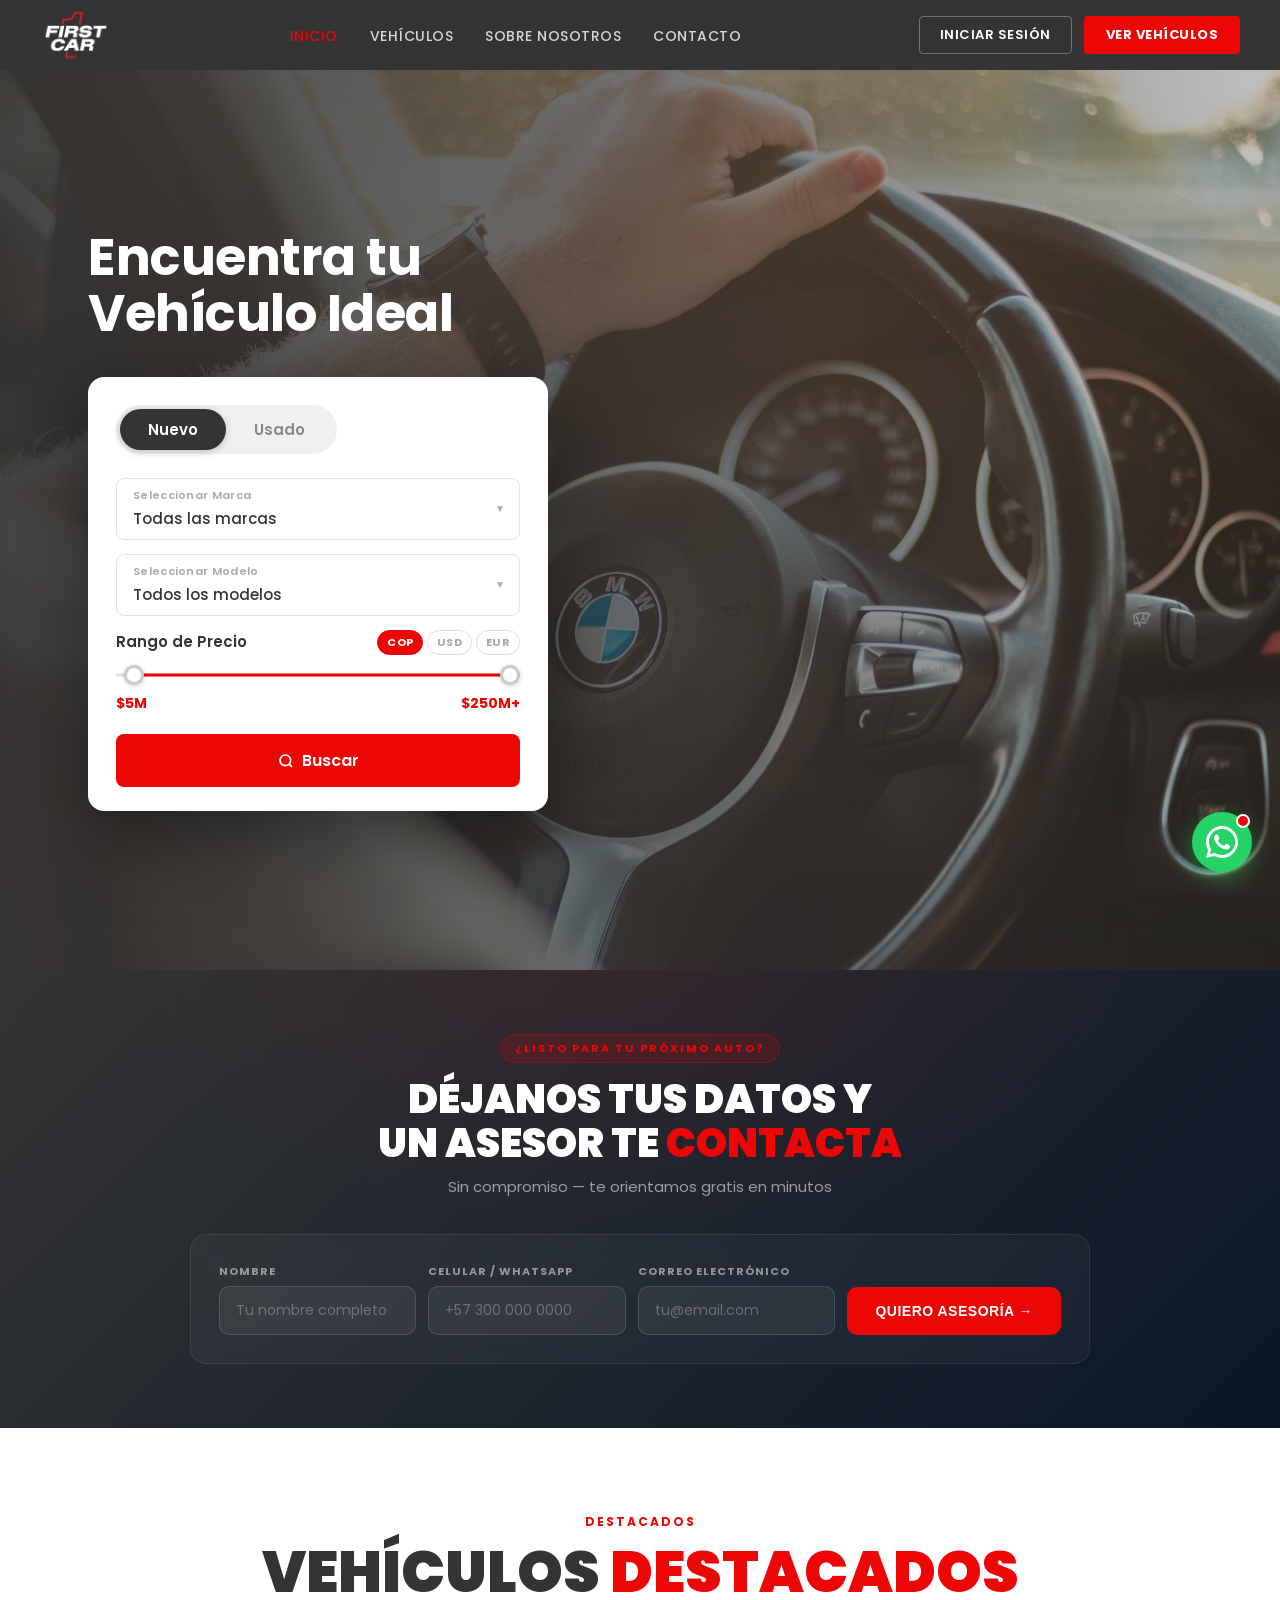
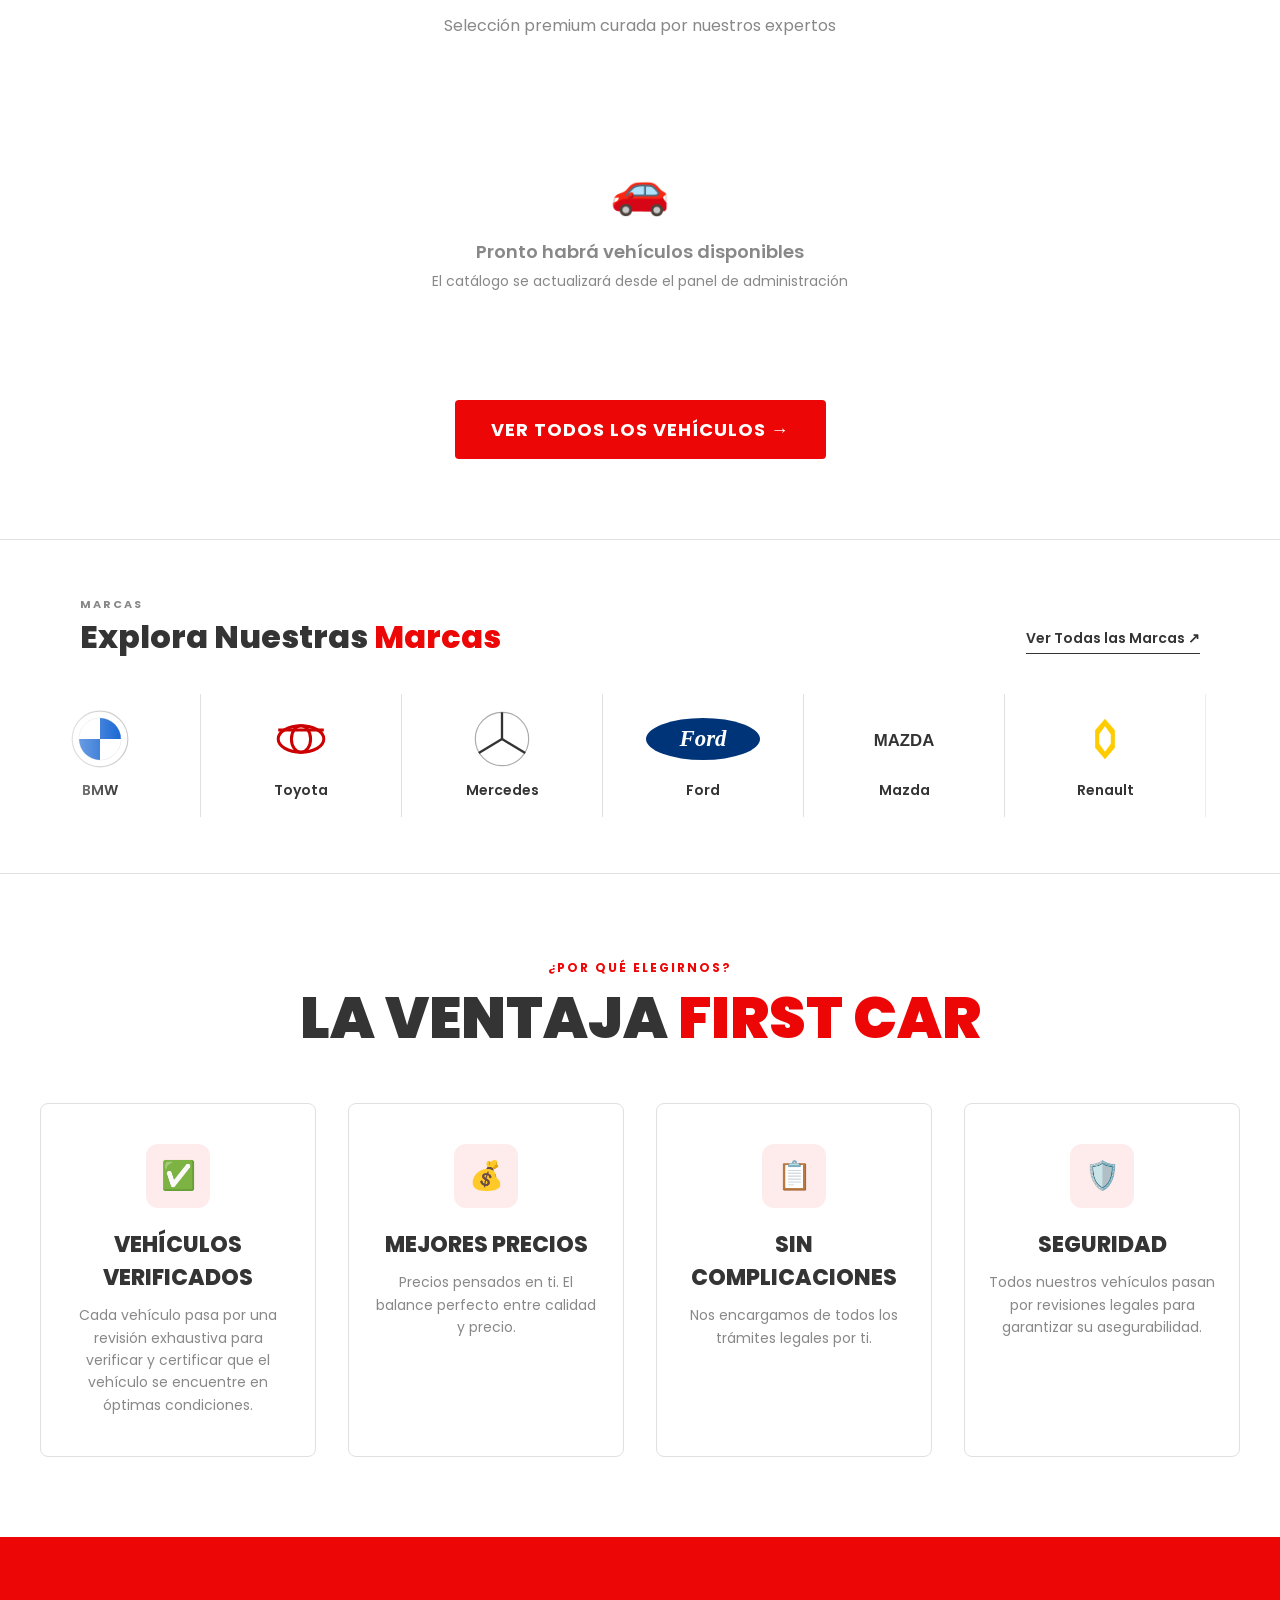
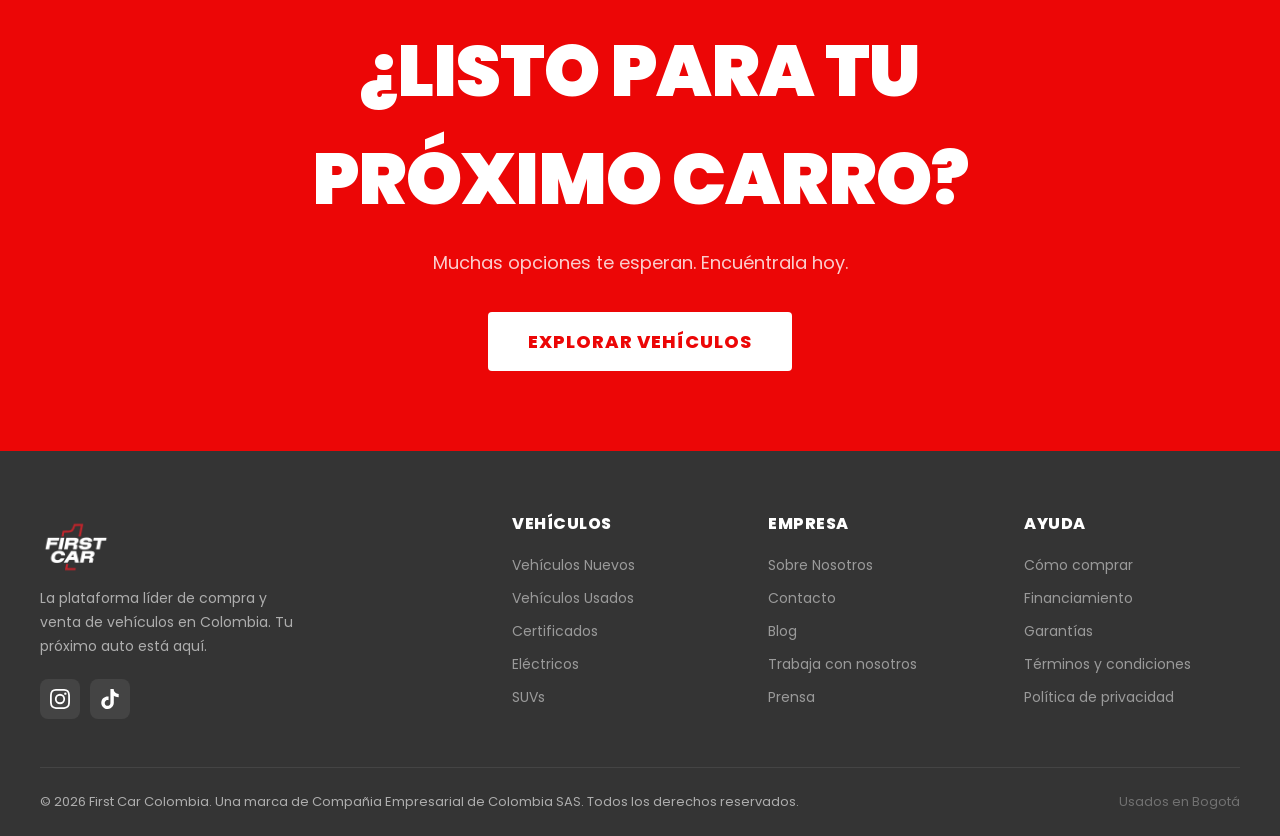
==== commit 9a138a5b: "Update index.html" ====
--- a/index.html
+++ b/index.html
@@ -1397,7 +1397,7 @@
 
     <div class="hero-content">
       <div class="hero-left">
-        <h1>Encuentra tu<br>Vehículo Perfecto</h1>
+        <h1>Encuentra tu<br>Vehículo Ideal</h1>
 
         <!-- Search Card -->
         <div class="search-card">
@@ -1542,7 +1542,7 @@
     <div class="brands-header-row">
       <div>
         <div class="brands-eyebrow">Marcas</div>
-        <h2 class="brands-title-new">Explora Nuestras <span>Marcas Premium</span></h2>
+        <h2 class="brands-title-new">Explora Nuestras <span>Marcas</span></h2>
       </div>
       <a href="#" class="brands-show-all" onclick="showPage('listing');return false;">Ver Todas las Marcas ↗</a>
     </div>
@@ -1849,17 +1849,17 @@
       <div class="section-title">La ventaja <em>First Car</em></div>
     </div>
     <div class="why-grid">
-      <div class="why-card"><div class="why-icon">✅</div><div class="why-title">Vehículos Verificados</div><div class="why-desc">Cada vehículo pasa por más de 150 puntos de inspección antes de ser publicado.</div></div>
-      <div class="why-card"><div class="why-icon">💰</div><div class="why-title">Mejores Precios</div><div class="why-desc">Garantizamos el mejor precio del mercado colombiano. Si encuentras mejor, lo igualamos.</div></div>
-      <div class="why-card"><div class="why-icon">📋</div><div class="why-title">Sin Tramites</div><div class="why-desc">Nos encargamos de toda la papelería y trámites legales por ti.</div></div>
-      <div class="why-card"><div class="why-icon">🛡️</div><div class="why-title">Garantía</div><div class="why-desc">Todos nuestros vehículos incluyen garantía extendida de 6 a 24 meses.</div></div>
+      <div class="why-card"><div class="why-icon">✅</div><div class="why-title">Vehículos Verificados</div><div class="why-desc">Cada vehículo pasa por una revisión exhaustiva para verificar y certificar que el vehículo se encuentre en óptimas condiciones.</div></div>
+      <div class="why-card"><div class="why-icon">💰</div><div class="why-title">Mejores Precios</div><div class="why-desc">Precios pensados en ti. El balance perfecto entre calidad y precio.</div></div>
+      <div class="why-card"><div class="why-icon">📋</div><div class="why-title">Sin Complicaciones</div><div class="why-desc">Nos encargamos de todos los trámites legales por ti.</div></div>
+      <div class="why-card"><div class="why-icon">🛡️</div><div class="why-title">Seguridad</div><div class="why-desc">Todos nuestros vehículos pasan por revisiones legales para garantizar su asegurabilidad.</div></div>
     </div>
   </section>
 
   <!-- CTA -->
   <section class="cta-section">
-    <h2>¿Listo para tu<br>próximo vehículo?</h2>
-    <p>Más de 2,400 opciones te esperan. Encuéntrala hoy.</p>
+    <h2>¿Listo para tu<br>próximo carro?</h2>
+    <p>Muchas opciones te esperan. Encuéntrala hoy.</p>
     <button class="btn-white" onclick="showPage('listing')">Explorar Vehículos</button>
   </section>
 </div>
@@ -2144,8 +2144,8 @@
     </div>
   </div>
   <div class="footer-bottom">
-    <div>© 2024 First Car Colombia. Todos los derechos reservados.</div>
-    <div style="color:rgba(255,255,255,.3)">Hecho con ❤️ en Bogotá</div>
+    <div>© 2026 First Car Colombia. Una marca de Compañia Empresarial de Colombia SAS. Todos los derechos reservados.</div>
+    <div style="color:rgba(255,255,255,.3)">Usados en Bogotá</div>
   </div>
 </footer>
 
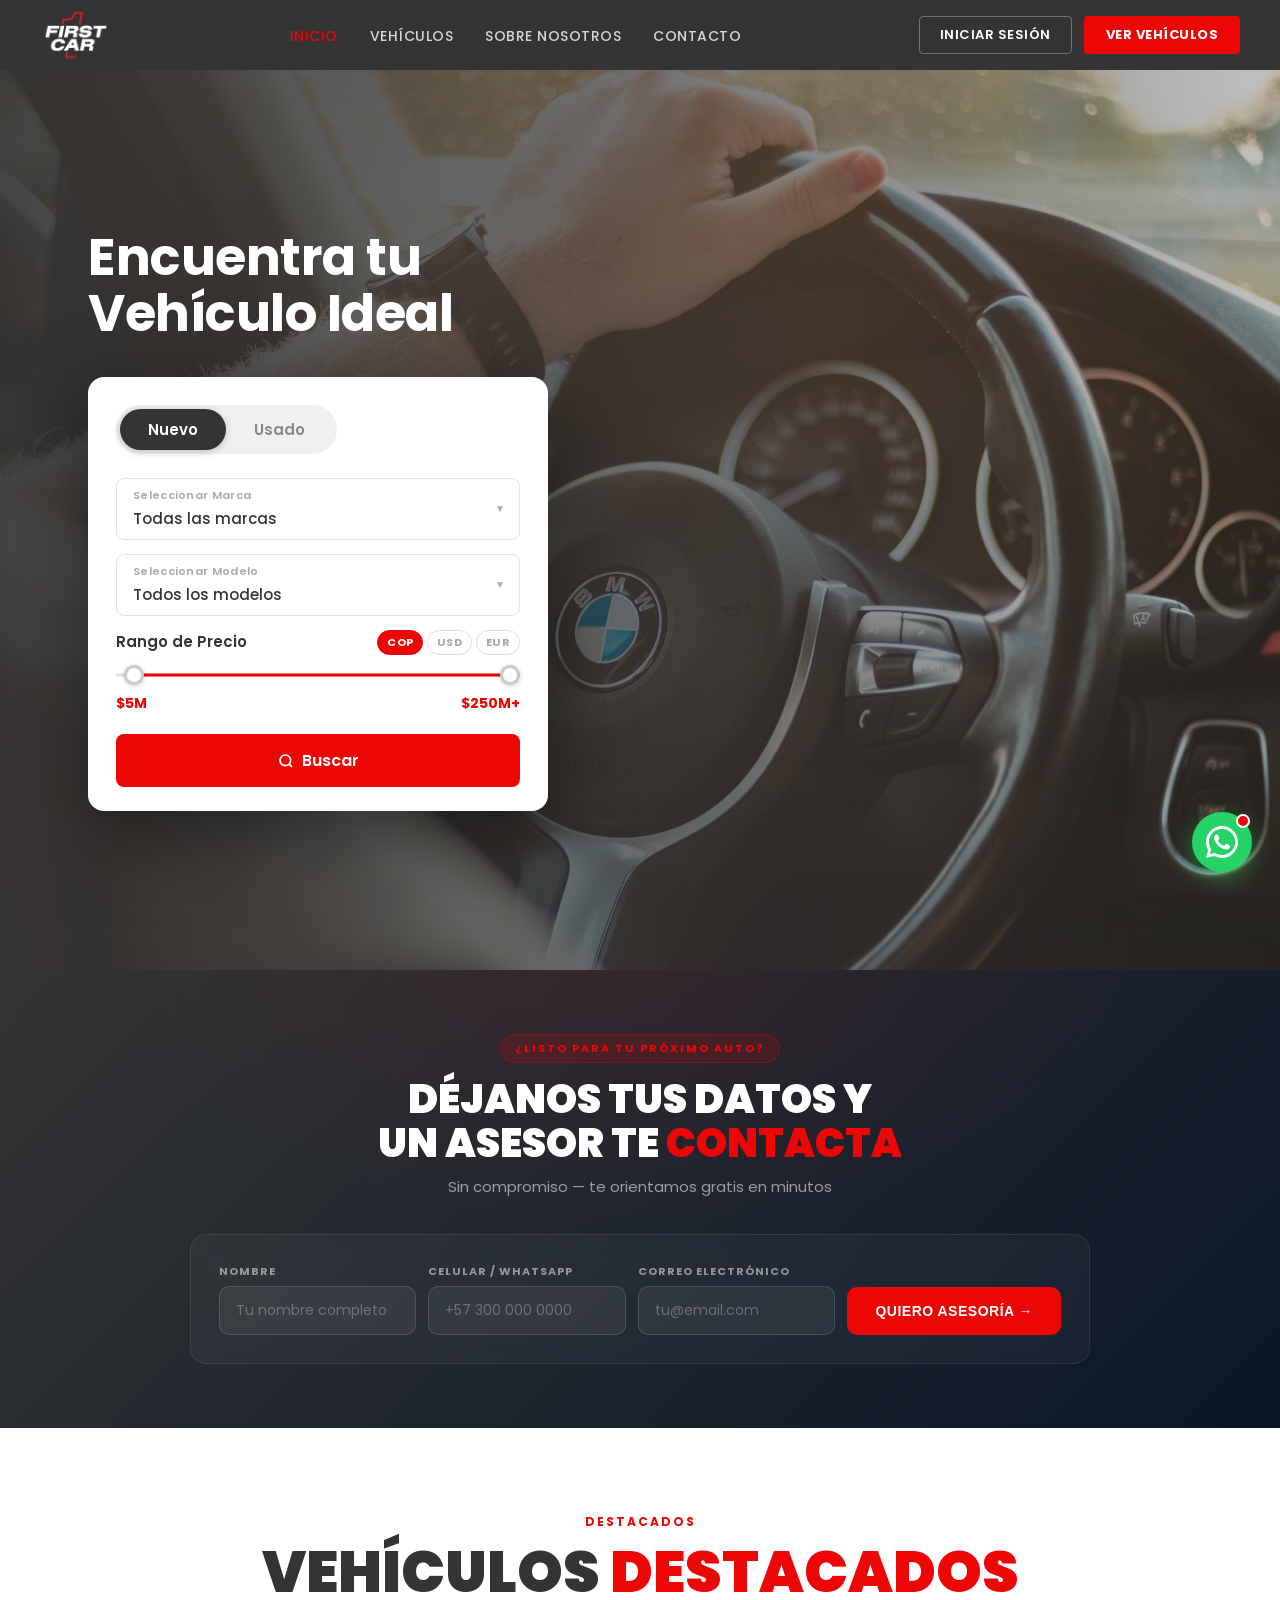
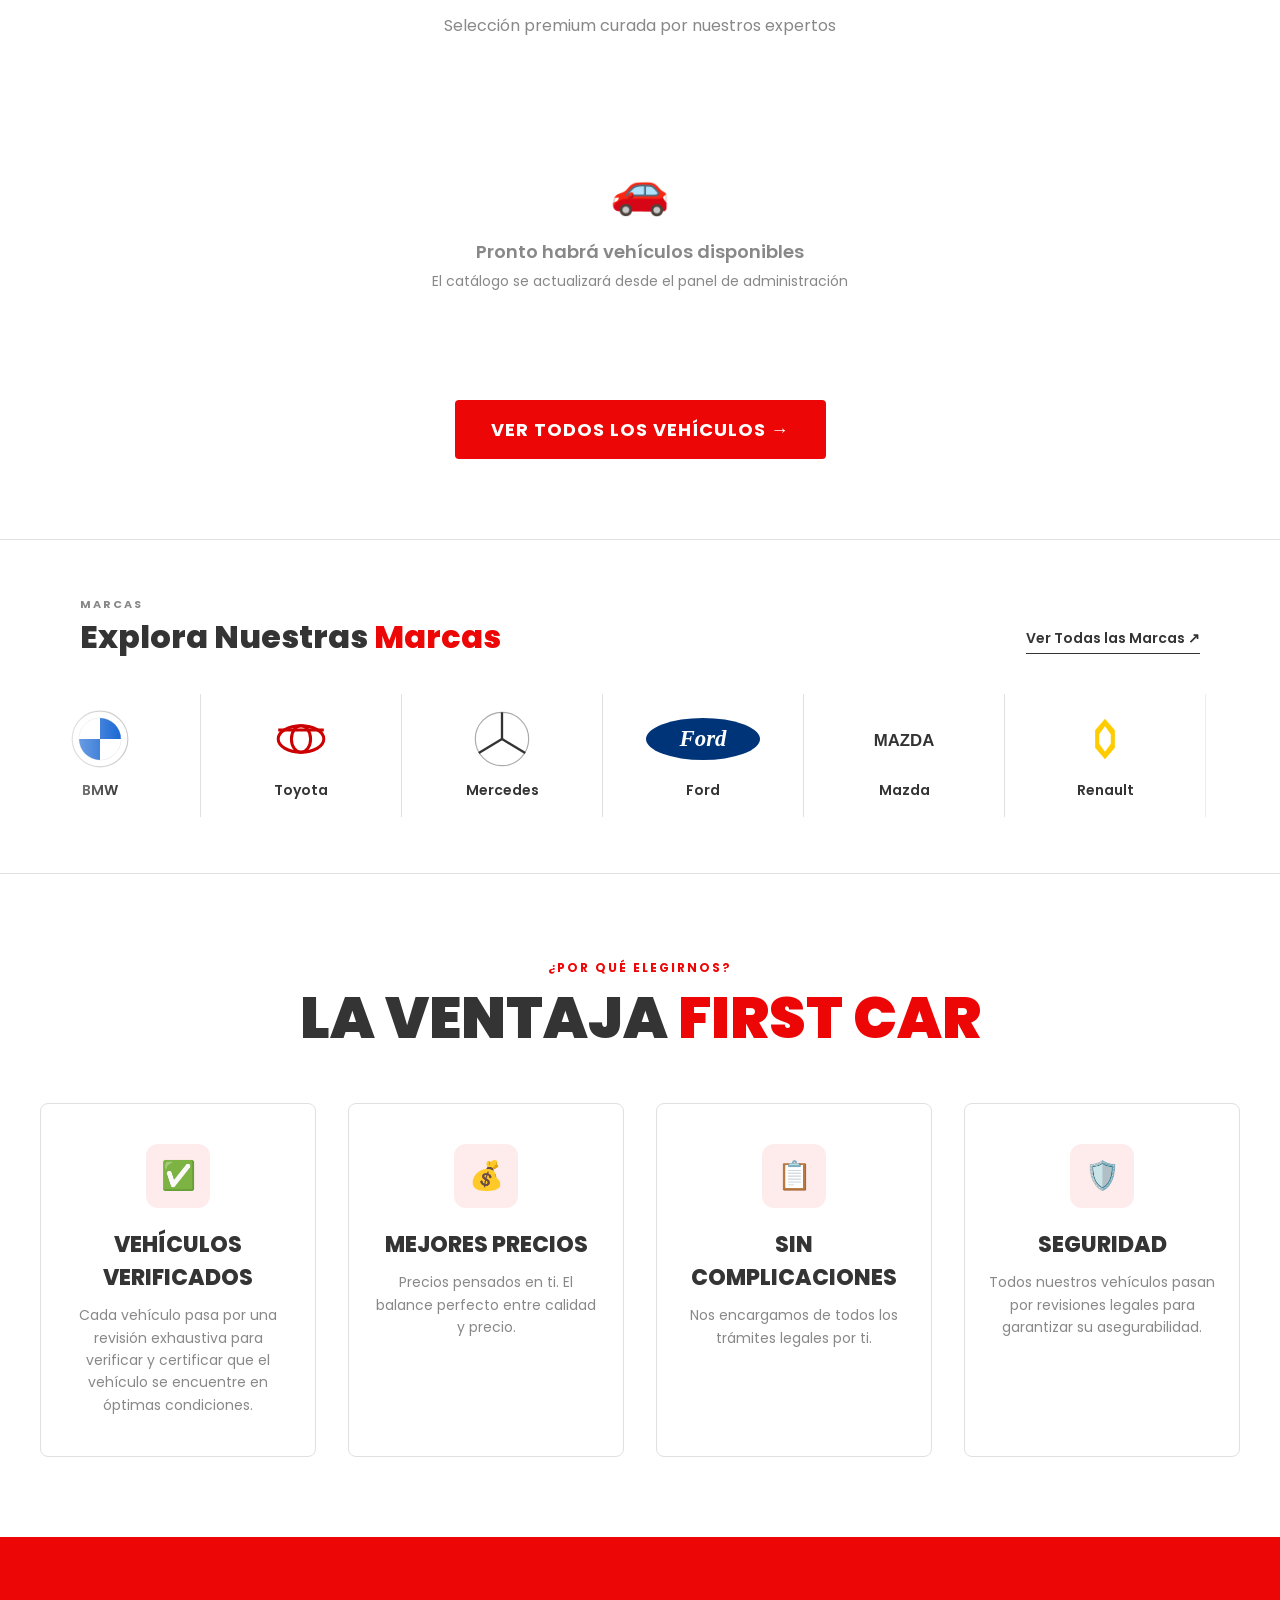
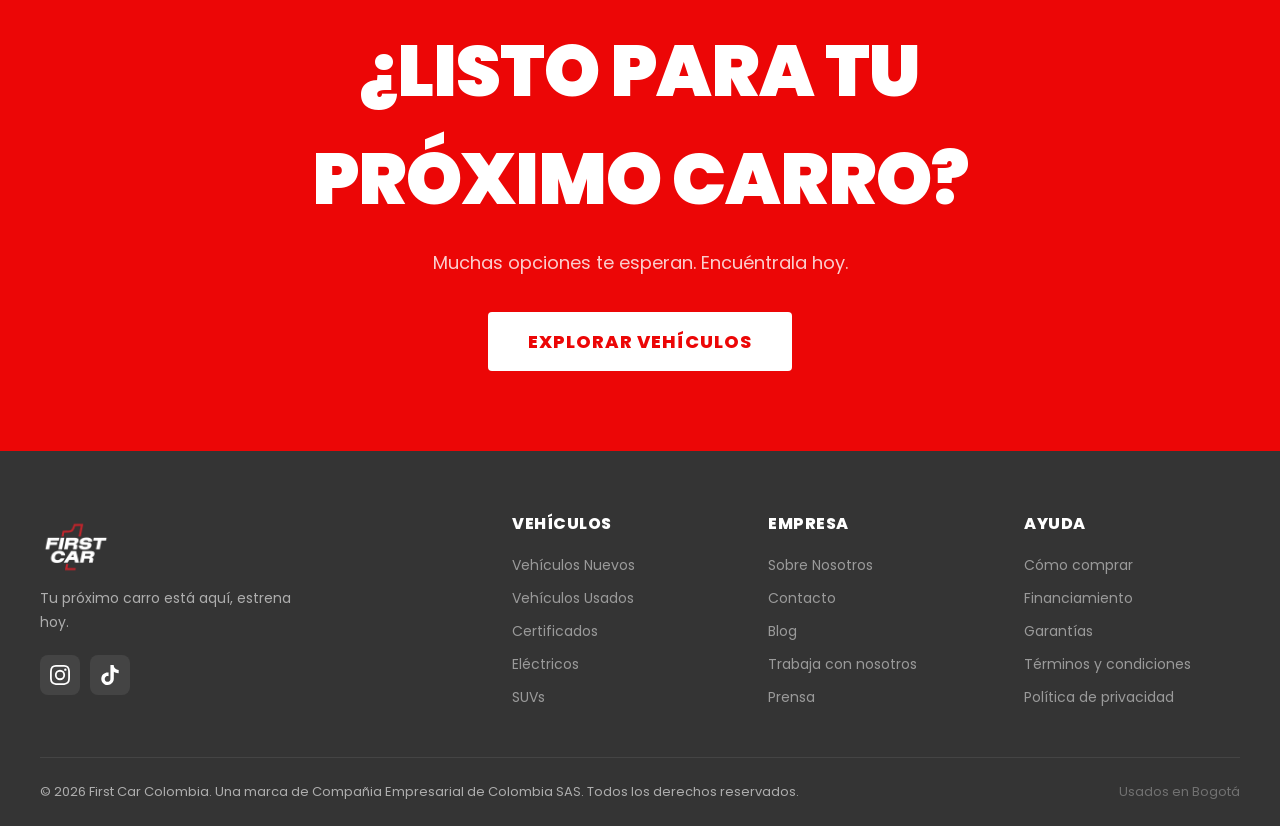
==== commit 4515f829: "Update index.html" ====
--- a/index.html
+++ b/index.html
@@ -2066,7 +2066,7 @@
     <button class="modal-close" onclick="closeModal()">✕</button>
     <div class="modal-logo">
       <img src="[data-uri]" alt="First Car" style="height:90px;width:auto;display:inline-block;">
-      <div class="modal-sub">Tu plataforma de autos en Colombia</div>
+      <div class="modal-sub">Tu próximo carro lo encuentras aquí.</div>
     </div>
     <div class="modal-tabs">
       <button class="modal-tab active" onclick="switchTab('login',this)">Iniciar Sesión</button>
@@ -2102,12 +2102,12 @@
   <div class="footer-grid">
     <div>
       <img src="[data-uri]" alt="First Car" style="height:72px;width:auto;margin-bottom:4px;display:block;">
-      <p class="footer-desc">La plataforma líder de compra y venta de vehículos en Colombia. Tu próximo auto está aquí.</p>
+      <p class="footer-desc">Tu próximo carro está aquí, estrena hoy.</p>
       <div class="footer-social">
-        <a class="social-btn" href="#" aria-label="Instagram">
+        <a class="social-btn" href="https://www.instagram.com/firstcar.col" aria-label="Instagram">
           <svg viewBox="0 0 24 24" xmlns="http://www.w3.org/2000/svg"><path d="M12 2.163c3.204 0 3.584.012 4.85.07 3.252.148 4.771 1.691 4.919 4.919.058 1.265.069 1.645.069 4.849 0 3.205-.012 3.584-.069 4.849-.149 3.225-1.664 4.771-4.919 4.919-1.266.058-1.644.07-4.85.07-3.204 0-3.584-.012-4.849-.07-3.26-.149-4.771-1.699-4.919-4.92-.058-1.265-.07-1.644-.07-4.849 0-3.204.013-3.583.07-4.849.149-3.227 1.664-4.771 4.919-4.919 1.266-.057 1.645-.069 4.849-.069zM12 0C8.741 0 8.333.014 7.053.072 2.695.272.273 2.69.073 7.052.014 8.333 0 8.741 0 12c0 3.259.014 3.668.072 4.948.2 4.358 2.618 6.78 6.98 6.98C8.333 23.986 8.741 24 12 24c3.259 0 3.668-.014 4.948-.072 4.354-.2 6.782-2.618 6.979-6.98.059-1.28.073-1.689.073-4.948 0-3.259-.014-3.667-.072-4.947-.196-4.354-2.617-6.78-6.979-6.98C15.668.014 15.259 0 12 0zm0 5.838a6.162 6.162 0 100 12.324 6.162 6.162 0 000-12.324zM12 16a4 4 0 110-8 4 4 0 010 8zm6.406-11.845a1.44 1.44 0 100 2.881 1.44 1.44 0 000-2.881z"/></svg>
         </a>
-        <a class="social-btn" href="#" aria-label="TikTok">
+        <a class="social-btn" href="https://www.tiktok.com/@firstcar.col" aria-label="TikTok">
           <svg viewBox="0 0 24 24" xmlns="http://www.w3.org/2000/svg"><path d="M12.525.02c1.31-.02 2.61-.01 3.91-.02.08 1.53.63 3.09 1.75 4.17 1.12 1.11 2.7 1.62 4.24 1.79v4.03c-1.44-.05-2.89-.35-4.2-.97-.57-.26-1.1-.59-1.62-.93-.01 2.92.01 5.84-.02 8.75-.08 1.4-.54 2.79-1.35 3.94-1.31 1.92-3.58 3.17-5.91 3.21-1.43.08-2.86-.31-4.08-1.03-2.02-1.19-3.44-3.37-3.65-5.71-.02-.5-.03-1-.01-1.49.18-1.9 1.12-3.72 2.58-4.96 1.66-1.44 3.98-2.13 6.15-1.72.02 1.48-.04 2.96-.04 4.44-.99-.32-2.15-.23-3.02.37-.63.41-1.11 1.04-1.36 1.75-.21.51-.15 1.07-.14 1.61.24 1.64 1.82 3.02 3.5 2.87 1.12-.01 2.19-.66 2.77-1.61.19-.33.4-.67.41-1.06.1-1.79.06-3.57.07-5.36.01-4.03-.01-8.05.02-12.07z"/></svg>
         </a>
       </div>
